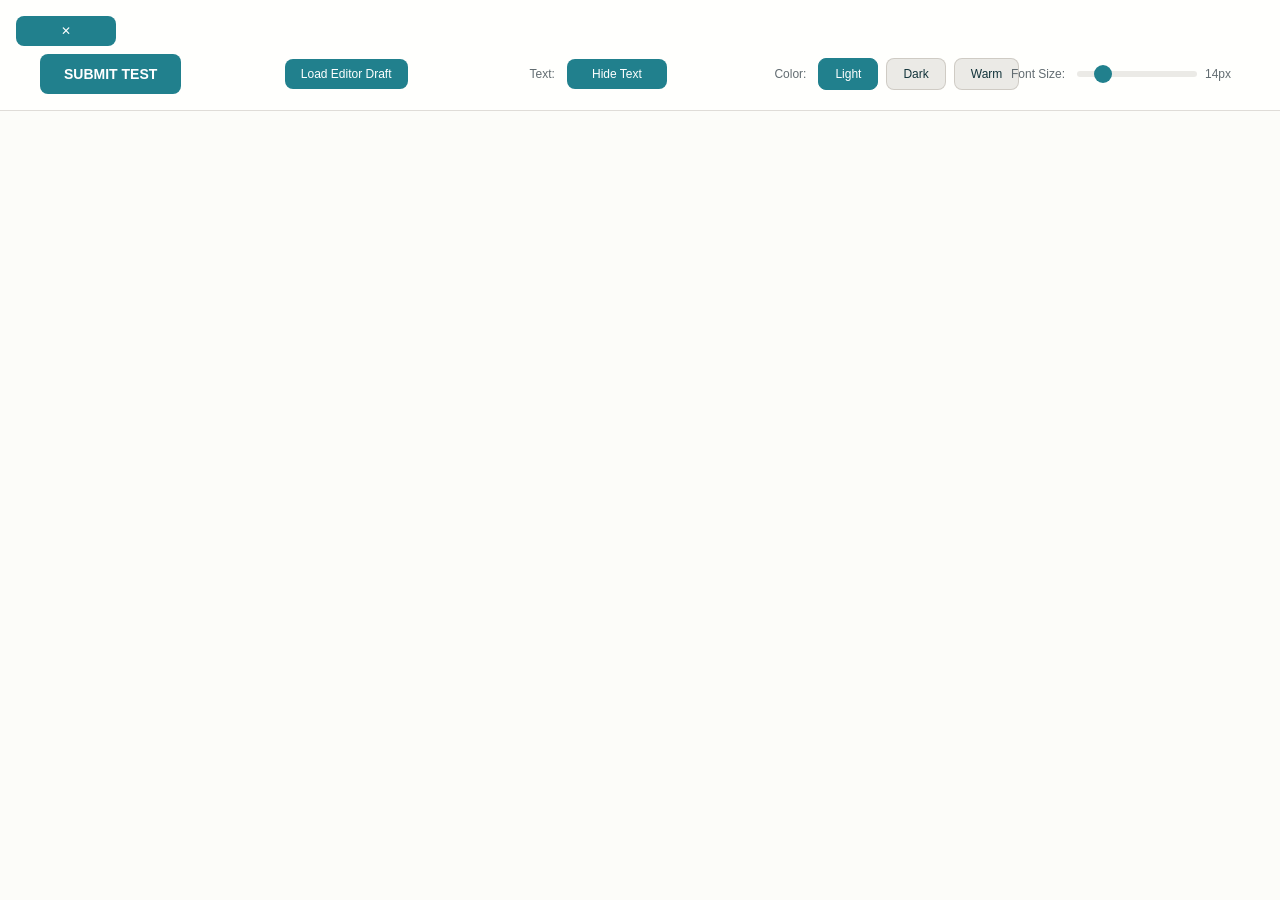
==== exercise1.html @ d0a0c2fb "Initial commit" ====
<!DOCTYPE html>
<html lang="en">
<head>
  <meta charset="UTF-8">
  <meta name="viewport" content="width=device-width, initial-scale=1.0">
  <title>Cambridge English A2 KET Mock Test 1</title>
  <style>
    :root {
  /* Primitive Color Tokens */
  --color-white: rgba(255, 255, 255, 1);
  --color-black: rgba(0, 0, 0, 1);
  --color-cream-50: rgba(252, 252, 249, 1);
  --color-cream-100: rgba(255, 255, 253, 1);
  --color-gray-200: rgba(245, 245, 245, 1);
  --color-gray-300: rgba(167, 169, 169, 1);
  --color-gray-400: rgba(119, 124, 124, 1);
  --color-slate-500: rgba(98, 108, 113, 1);
  --color-brown-600: rgba(94, 82, 64, 1);
  --color-charcoal-700: rgba(31, 33, 33, 1);
  --color-charcoal-800: rgba(38, 40, 40, 1);
  --color-slate-900: rgba(19, 52, 59, 1);
  --color-teal-300: rgba(50, 184, 198, 1);
  --color-teal-400: rgba(45, 166, 178, 1);
  --color-teal-500: rgba(33, 128, 141, 1);
  --color-teal-600: rgba(29, 116, 128, 1);
  --color-teal-700: rgba(26, 104, 115, 1);
  --color-teal-800: rgba(41, 150, 161, 1);
  --color-red-400: rgba(255, 84, 89, 1);
  --color-red-500: rgba(192, 21, 47, 1);
  --color-orange-400: rgba(230, 129, 97, 1);
  --color-orange-500: rgba(168, 75, 47, 1);

  --color-brown-600-rgb: 94, 82, 64;
  --color-teal-500-rgb: 33, 128, 141;
  --color-slate-900-rgb: 19, 52, 59;
  --color-slate-500-rgb: 98, 108, 113;

  --color-bg-1: rgba(59, 130, 246, 0.08);
  --color-bg-2: rgba(245, 158, 11, 0.08);
  --color-bg-3: rgba(34, 197, 94, 0.08);
  --color-bg-4: rgba(239, 68, 68, 0.08);

  --color-background: var(--color-cream-50);
  --color-surface: var(--color-cream-100);
  --color-text: var(--color-slate-900);
  --color-text-secondary: var(--color-slate-500);
  --color-primary: var(--color-teal-500);
  --color-primary-hover: var(--color-teal-600);
  --color-primary-active: var(--color-teal-700);
  --color-secondary: rgba(var(--color-brown-600-rgb), 0.12);
  --color-secondary-hover: rgba(var(--color-brown-600-rgb), 0.2);
  --color-border: rgba(var(--color-brown-600-rgb), 0.2);
  --color-card-border: rgba(var(--color-brown-600-rgb), 0.12);

  --font-family-base: "FKGroteskNeue", "Geist", "Inter", -apple-system, BlinkMacSystemFont, "Segoe UI", Roboto, sans-serif;
  --font-size-xs: 11px;
  --font-size-sm: 12px;
  --font-size-base: 14px;
  --font-size-md: 14px;
  --font-size-lg: 16px;
  --font-size-xl: 18px;
  --font-size-2xl: 20px;
  --font-size-3xl: 24px;
  --font-weight-normal: 400;
  --font-weight-medium: 500;
  --font-weight-semibold: 550;
  --font-weight-bold: 600;
  --line-height-normal: 1.5;
  --line-height-tight: 1.2;

  --space-4: 4px;
  --space-8: 8px;
  --space-12: 12px;
  --space-16: 16px;
  --space-20: 20px;
  --space-24: 24px;
  --space-32: 32px;

  --radius-sm: 6px;
  --radius-base: 8px;
  --radius-md: 10px;
  --radius-lg: 12px;

  --shadow-sm: 0 1px 3px rgba(0, 0, 0, 0.04), 0 1px 2px rgba(0, 0, 0, 0.02);
  --shadow-md: 0 4px 6px -1px rgba(0, 0, 0, 0.04), 0 2px 4px -1px rgba(0, 0, 0, 0.02);

  --duration-fast: 150ms;
  --duration-normal: 250ms;
  --ease-standard: cubic-bezier(0.16, 1, 0.3, 1);
}

@font-face {
  font-family: 'FKGroteskNeue';
  src: url('https://r2cdn.perplexity.ai/fonts/FKGroteskNeue.woff2') format('woff2');
}

* {
  box-sizing: border-box;
  margin: 0;
  padding: 0;
}

body {
  font-family: var(--font-family-base);
  font-size: var(--font-size-base);
  line-height: var(--line-height-normal);
  color: var(--color-text);
  background-color: var(--color-background);
  -webkit-font-smoothing: antialiased;
  transition: background-color var(--duration-normal) var(--ease-standard), color var(--duration-normal) var(--ease-standard);
}

.app-container {
  display: flex;
  flex-direction: column;
  min-height: 100vh;
}

/* Settings Panel */
.settings-panel {
  background-color: var(--color-surface);
  border-bottom: 1px solid var(--color-border);
  padding: var(--space-16);
  position: sticky;
  top: 0;
  z-index: 100;
  transition: background-color var(--duration-normal) var(--ease-standard);
}
  .settings-panel.collapsed {
    padding: 6px 8px;
    height: auto;
  }
  .settings-panel .settings-bar {
    display: flex;
    justify-content: flex-start;
    gap: 8px;
    align-items: center;
    margin-bottom: 8px;
  }
  .settings-panel.collapsed .settings-grid {
    display: none;
  }

.settings-grid {
  display: flex;
  flex-wrap: wrap;
  gap: var(--space-24);
  align-items: center;
  max-width: 1200px;
  margin: 0 auto;
}

.setting-group {
  display: flex;
  align-items: center;
  gap: var(--space-12);
  flex: 1;
  min-width: 200px;
}

  .setting-group.sg-font {
    margin-left: auto;
    justify-content: flex-end;
  }

  .toggle-btn.collapse {
    padding: 6px 8px;
    font-size: 14px;
  }

.setting-label {
  font-weight: var(--font-weight-medium);
  font-size: var(--font-size-sm);
  color: var(--color-text-secondary);
  white-space: nowrap;
}

.toggle-btn {
  padding: var(--space-8) var(--space-16);
  background-color: var(--color-primary);
  color: var(--color-white);
  border: none;
  border-radius: var(--radius-base);
  font-size: var(--font-size-sm);
  font-weight: var(--font-weight-medium);
  cursor: pointer;
  transition: background-color var(--duration-fast) var(--ease-standard);
  min-width: 100px;
}

.toggle-btn:hover {
  background-color: var(--color-primary-hover);
}

.toggle-btn.inactive {
  background-color: var(--color-secondary);
  color: var(--color-text);
}

.font-size-control {
  display: flex;
  align-items: center;
  gap: var(--space-8);
}

.font-slider {
  width: 120px;
  height: 6px;
  -webkit-appearance: none;
  appearance: none;
  background: var(--color-secondary);
  border-radius: var(--radius-sm);
  outline: none;
}

.font-slider::-webkit-slider-thumb {
  -webkit-appearance: none;
  appearance: none;
  width: 18px;
  height: 18px;
  background: var(--color-primary);
  border-radius: 50%;
  cursor: pointer;
}

.font-slider::-moz-range-thumb {
  width: 18px;
  height: 18px;
  background: var(--color-primary);
  border-radius: 50%;
  cursor: pointer;
  border: none;
}

.font-value {
  font-size: var(--font-size-sm);
  color: var(--color-text-secondary);
  min-width: 35px;
}

.color-scheme-buttons {
  display: flex;
  gap: var(--space-8);
}

.color-btn {
  padding: var(--space-8) var(--space-16);
  background-color: var(--color-secondary);
  color: var(--color-text);
  border: 1px solid var(--color-border);
  border-radius: var(--radius-base);
  font-size: var(--font-size-sm);
  font-weight: var(--font-weight-medium);
  cursor: pointer;
  transition: all var(--duration-fast) var(--ease-standard);
  white-space: nowrap;
}

.color-btn:hover {
  background-color: var(--color-secondary-hover);
}

.color-btn.active {
  background-color: var(--color-primary);
  color: var(--color-white);
  border-color: var(--color-primary);
}

/* Main Layout */
.main-layout {
  display: flex;
  flex: 1;
  max-width: 1400px;
  margin: 0 auto;
  width: 100%;
}

.sidebar {
  width: 250px;
  background-color: var(--color-surface);
  border-right: 1px solid var(--color-border);
  padding: var(--space-24);
  overflow-y: auto;
  transition: transform var(--duration-normal) var(--ease-standard), background-color var(--duration-normal) var(--ease-standard);
}

.sidebar.mobile-hidden {
  transform: translateX(-100%);
  position: fixed;
  height: calc(100vh - 80px);
  z-index: 50;
}

.sidebar.mobile-visible {
  transform: translateX(0);
  position: fixed;
  height: calc(100vh - 80px);
  z-index: 50;
}

.mobile-menu-btn {
  display: none;
  position: fixed;
  bottom: var(--space-24);
  right: var(--space-24);
  width: 56px;
  height: 56px;
  background-color: var(--color-primary);
  color: var(--color-white);
  border: none;
  border-radius: 50%;
  font-size: var(--font-size-2xl);
  cursor: pointer;
  box-shadow: var(--shadow-md);
  z-index: 60;
}

.part-nav {
  list-style: none;
}

.part-nav-item {
  margin-bottom: var(--space-8);
}

.part-nav-link {
  display: block;
  padding: var(--space-12) var(--space-16);
  background-color: transparent;
  color: var(--color-text);
  border: 1px solid transparent;
  border-radius: var(--radius-base);
  font-size: var(--font-size-base);
  cursor: pointer;
  transition: all var(--duration-fast) var(--ease-standard);
  text-align: left;
  width: 100%;
}

.part-nav-link:hover {
  background-color: var(--color-secondary);
}

.part-nav-link.active {
  background-color: var(--color-primary);
  color: var(--color-white);
}

.content-area {
  flex: 1;
  padding: var(--space-32);
  overflow-y: auto;
}

/* Landing Screen */
.landing-screen {
  max-width: 600px;
  margin: 0 auto;
  text-align: center;
}

.landing-screen h1 {
  font-size: var(--font-size-3xl);
  margin-bottom: var(--space-16);
  color: var(--color-text);
}

.landing-screen p {
  font-size: var(--font-size-lg);
  color: var(--color-text-secondary);
  margin-bottom: var(--space-32);
}

.image-upload-section {
  background-color: var(--color-surface);
  border: 2px dashed var(--color-border);
  border-radius: var(--radius-lg);
  padding: var(--space-32);
  margin-bottom: var(--space-32);
}

.image-upload-section h2 {
  font-size: var(--font-size-xl);
  margin-bottom: var(--space-16);
  color: var(--color-text);
}

.image-preview-container {
  display: flex;
  gap: var(--space-16);
  justify-content: center;
  flex-wrap: wrap;
  margin-top: var(--space-24);
}

.image-preview-box {
  position: relative;
  width: 150px;
  text-align: center;
}

.image-preview-box img {
  width: 150px;
  height: 150px;
  object-fit: cover;
  border-radius: var(--radius-base);
  border: 2px solid var(--color-border);
}

.reorder-buttons {
  display: flex;
  justify-content: center;
  gap: var(--space-8);
  margin-top: var(--space-8);
}

.reorder-btn {
  padding: var(--space-4) var(--space-12);
  background-color: var(--color-secondary);
  color: var(--color-text);
  border: 1px solid var(--color-border);
  border-radius: var(--radius-sm);
  font-size: var(--font-size-sm);
  cursor: pointer;
  transition: background-color var(--duration-fast) var(--ease-standard);
}

.reorder-btn:hover {
  background-color: var(--color-secondary-hover);
}

.reorder-btn:disabled {
  opacity: 0.5;
  cursor: not-allowed;
}

.timer-display {
  font-size: var(--font-size-2xl);
  font-weight: var(--font-weight-bold);
  color: var(--color-primary);
  padding: var(--space-8) var(--space-16);
  background-color: var(--color-bg-1);
  border-radius: var(--radius-base);
  border: 2px solid var(--color-border);
}

.timer-display.warning {
  color: var(--color-red-500);
  animation: pulse 1s infinite;
}

@keyframes pulse {
  0%, 100% { opacity: 1; }
  50% { opacity: 0.7; }
}

.submit-btn {
  padding: var(--space-12) var(--space-24);
  background-color: var(--color-primary);
  color: var(--color-white);
  border: none;
  border-radius: var(--radius-base);
  font-size: var(--font-size-base);
  font-weight: var(--font-weight-semibold);
  cursor: pointer;
  transition: background-color var(--duration-fast) var(--ease-standard);
}

.submit-btn:hover {
  background-color: var(--color-primary-hover);
}

.submit-btn.highlight {
  animation: pulse 1s infinite;
  background-color: var(--color-red-500);
}

.upload-instruction {
  color: var(--color-text-secondary);
  margin-bottom: var(--space-16);
}

.image-upload-input {
  display: block;
  margin: 0 auto var(--space-16);
  padding: var(--space-8);
  font-size: var(--font-size-sm);
}

.uploaded-images {
  display: flex;
  gap: var(--space-16);
  justify-content: center;
  flex-wrap: wrap;
  margin-top: var(--space-16);
}

.uploaded-image {
  width: 120px;
  height: 120px;
  object-fit: cover;
  border-radius: var(--radius-base);
  border: 2px solid var(--color-border);
}

.start-test-btn {
  padding: var(--space-16) var(--space-32);
  background-color: var(--color-primary);
  color: var(--color-white);
  border: none;
  border-radius: var(--radius-base);
  font-size: var(--font-size-lg);
  font-weight: var(--font-weight-semibold);
  cursor: pointer;
  transition: background-color var(--duration-fast) var(--ease-standard);
}

.start-test-btn:hover {
  background-color: var(--color-primary-hover);
}

.start-test-btn:disabled {
  opacity: 0.5;
  cursor: not-allowed;
}

/* Part Content */
.part-content {
  max-width: 1200px;
}

/* Parts 1-3: Side-by-side layout for text and questions */
.part-content-wrapper {
  display: grid;
  grid-template-columns: 1fr 1fr;
  gap: var(--space-24);
  margin-bottom: var(--space-24);
}

/* When text is hidden, make the questions take full width */
.part-content-wrapper.text-hidden {
  grid-template-columns: 1fr;
}

/* Part 4 passage: keep visible while scrolling questions */
.part4-text {
  position: sticky;
  top: 80px; /* default, overridden by JS to match settings panel height */
  align-self: start;
  max-height: calc(100vh - 120px);
  overflow-y: auto;
  padding-right: var(--space-8);
}
/* On small screens we keep sticky but JS will compute the correct `top` so it doesn't sit under the top bar. */

.text-area {
  padding: var(--space-16);
  border-right: 1px solid var(--color-border);
  max-height: 70vh;
  overflow-y: auto;
}

.text-area.hidden {
  display: none;
}

.questions-area {
  overflow-y: auto;
  max-height: 70vh;
}

@media (max-width: 768px) {
  .part-content-wrapper {
    grid-template-columns: 1fr;
  }
  
  .text-area {
    border-right: none;
    border-bottom: 1px solid var(--color-border);
    max-height: 50vh;
  }
}

.part-title {
  font-size: var(--font-size-2xl);
  margin-bottom: var(--space-24);
  color: var(--color-text);
}

.passage {
  background-color: var(--color-surface);
  padding: var(--space-24);
  border-radius: var(--radius-lg);
  border: 1px solid var(--color-card-border);
  margin-bottom: var(--space-24);
  line-height: 1.8;
  transition: background-color var(--duration-normal) var(--ease-standard);
}

.passage p {
  margin: 0 0 0.5em 0;
}

.passage p:last-child {
  margin-bottom: 0;
}

.passage.hidden {
  display: none;
}

/* Part 2: tabbed passage panels */
.passage-tabs {
  display: flex;
  flex-direction: column;
  gap: var(--space-12);
}
.tab-buttons {
  display: flex;
  gap: var(--space-8);
}
.tab-button {
  padding: 8px 12px;
  background: transparent;
  border: 1px solid var(--color-border);
  border-radius: var(--radius-sm);
  cursor: pointer;
  font-weight: var(--font-weight-medium);
}
.tab-button.active {
  background: var(--color-primary);
  color: var(--color-white);
  border-color: var(--color-primary);
}
.passage-panel {
  background: var(--color-surface);
  padding: var(--space-16);
  border-radius: var(--radius-md);
  border: 1px solid var(--color-card-border);
  overflow: auto;
  max-height: 46vh;
}
@media (max-width: 768px) {
  .passage-panel { max-height: 28vh; }
}

.passage-title {
  font-size: var(--font-size-xl);
  font-weight: var(--font-weight-semibold);
  margin-bottom: var(--space-16);
  color: var(--color-text);
}

.question-block {
  background-color: var(--color-surface);
  padding: var(--space-20);
  border-radius: var(--radius-lg);
  border: 1px solid var(--color-card-border);
  margin-bottom: var(--space-20);
  transition: background-color var(--duration-normal) var(--ease-standard);
}

.question-text {
  font-weight: var(--font-weight-medium);
  margin-bottom: var(--space-16);
  color: var(--color-text);
  line-height: 1.6;
}

.options {
  display: flex;
  flex-direction: column;
  gap: var(--space-12);
}

.option-label {
  display: flex;
  align-items: flex-start;
  padding: var(--space-12) var(--space-16);
  background-color: var(--color-background);
  border: 2px solid var(--color-border);
  border-radius: var(--radius-base);
  cursor: pointer;
  transition: all var(--duration-fast) var(--ease-standard);
  min-height: 44px;
}

.option-label:hover {
  border-color: var(--color-primary);
  background-color: var(--color-bg-1);
}

.option-label.selected {
  border-color: var(--color-primary);
  background-color: var(--color-bg-1);
}

.option-radio {
  margin-right: var(--space-12);
  margin-top: 2px;
  width: 18px;
  height: 18px;
  flex-shrink: 0;
  cursor: pointer;
}

.option-text {
  flex: 1;
  line-height: 1.5;
}

.options.choice-grid {
  display: grid;
  grid-template-columns: repeat(auto-fit, minmax(180px, 1fr));
  gap: var(--space-12);
}

.option-label.choice-card {
  flex-direction: column;
  align-items: stretch;
  gap: var(--space-8);
  min-height: 100%;
}

.option-label.choice-card .option-radio {
  position: absolute;
  opacity: 0;
  pointer-events: none;
}

.option-chip {
  display: inline-flex;
  align-items: center;
  justify-content: center;
  width: 30px;
  height: 30px;
  border-radius: 999px;
  background: var(--color-secondary);
  color: var(--color-text);
  font-weight: var(--font-weight-semibold);
  flex-shrink: 0;
}

.option-label.choice-card .option-chip {
  margin-bottom: 2px;
}

.option-media {
  width: 100%;
  aspect-ratio: 4 / 3;
  border-radius: var(--radius-base);
  overflow: hidden;
  background: var(--color-secondary);
  border: 1px solid var(--color-border);
}

.option-media img {
  display: block;
  width: 100%;
  height: 100%;
  object-fit: cover;
}

.option-label.choice-card.selected .option-chip,
.option-label.choice-card:hover .option-chip {
  background: var(--color-primary);
  color: var(--color-white);
}

.option-label.choice-card.selected .option-media,
.option-label.choice-card:hover .option-media {
  border-color: var(--color-primary);
}

/* Part 4 Layout */
.part4-grid {
  display: grid;
  grid-template-columns: 1fr;
  gap: var(--space-24);
}

/* Part 5 - Fill Gaps */
.gap-text {
  background-color: var(--color-surface);
  padding: var(--space-24);
  border-radius: var(--radius-lg);
  border: 1px solid var(--color-card-border);
  line-height: 2;
  font-size: var(--font-size-base);
}

.gap-text .gap-line {
  display: flex;
  flex-wrap: wrap;
  align-items: center;
  gap: 8px;
  margin-bottom: 22px;
}

.gap-input-wrapper {
  display: inline-block;
  position: relative;
  margin: 0 var(--space-4);
}

.gap-input-wrapper--compact {
  margin-left: 0;
}

.gap-inline-prefix,
.gap-inline-suffix {
  white-space: nowrap;
}

.gap-number {
  display: inline-block;
  font-weight: var(--font-weight-bold);
  color: var(--color-primary);
  cursor: pointer;
  padding: var(--space-4) var(--space-8);
  background-color: var(--color-bg-1);
  border-radius: var(--radius-sm);
  min-width: 80px;
  text-align: center;
  border: 2px solid transparent;
  transition: border-color var(--duration-fast) var(--ease-standard);
}

.gap-number:hover {
  border-color: var(--color-primary);
}

.gap-input {
  display: inline-block;
  padding: var(--space-4) var(--space-8);
  border: 2px solid var(--color-primary);
  border-radius: var(--radius-sm);
  font-size: var(--font-size-base);
  font-family: var(--font-family-base);
  min-width: 100px;
  background-color: var(--color-surface);
  color: var(--color-text);
}

body.dark-mode .gap-input,
body.dark-mode .writing-textarea {
  background-color: rgba(60, 60, 60, 1);
  color: var(--color-gray-200);
  border-color: rgba(119, 124, 124, 0.5);
}

body.warm-mode .gap-input,
body.warm-mode .writing-textarea {
  background-color: rgba(60, 60, 60, 1);
  color: #FFFF00;
  border-color: rgba(255, 255, 0, 0.3);
}

.gap-input.error {
  border-color: var(--color-red-500);
}

.error-message {
  display: block;
  color: var(--color-red-500);
  font-size: var(--font-size-xs);
  margin-top: var(--space-4);
  font-weight: var(--font-weight-medium);
}

/* Writing Parts */
.writing-section {
  background-color: var(--color-surface);
  padding: var(--space-24);
  border-radius: var(--radius-lg);
  border: 1px solid var(--color-card-border);
}

.writing-prompt {
  margin-bottom: var(--space-24);
  line-height: 1.8;
  color: var(--color-text);
}

.writing-textarea {
  width: 100%;
  min-height: 200px;
  padding: var(--space-16);
  border: 2px solid var(--color-border);
  border-radius: var(--radius-base);
  font-family: var(--font-family-base);
  font-size: var(--font-size-base);
  line-height: 1.6;
  resize: vertical;
  background-color: var(--color-background);
  color: var(--color-text);
  transition: border-color var(--duration-fast) var(--ease-standard);
}

.writing-textarea:focus {
  outline: none;
  border-color: var(--color-primary);
}

.word-count {
  margin-top: var(--space-12);
  font-size: var(--font-size-sm);
  color: var(--color-text-secondary);
  font-weight: var(--font-weight-medium);
}

/* Part 7 Images */
.image-carousel {
  display: flex;
  gap: var(--space-16);
  margin-bottom: var(--space-24);
  overflow-x: auto;
  padding: var(--space-8);
}

.story-image {
  width: 200px;
  height: 200px;
  object-fit: contain; /* show full image without cropping */
  object-position: center;
  border-radius: 0; /* square images */
  border: 2px solid var(--color-border);
  background-color: var(--color-background);
  flex-shrink: 0;
}

/* Color Scheme Variations */
body.dark-mode {
  --color-background: var(--color-charcoal-700);
  --color-surface: var(--color-charcoal-800);
  --color-text: var(--color-gray-200);
  --color-text-secondary: rgba(167, 169, 169, 0.7);
  --color-border: rgba(119, 124, 124, 0.3);
  --color-card-border: rgba(119, 124, 124, 0.2);
}

body.warm-mode {
  --color-background: var(--color-charcoal-700);
  --color-surface: var(--color-charcoal-800);
  --color-text: #FFFF00;
  --color-text-secondary: rgba(255, 255, 0, 0.7);
  --color-border: rgba(255, 255, 0, 0.3);
  --color-card-border: rgba(255, 255, 0, 0.2);
}

/* Responsive Design */
@media (max-width: 768px) {
  .settings-grid {
    flex-direction: column;
    align-items: stretch;
  }

  .setting-group {
    width: 100%;
  }

  .color-scheme-buttons {
    flex-wrap: wrap;
  }

  .sidebar {
    position: fixed;
    left: 0;
    top: 80px;
    height: calc(100vh - 80px);
    transform: translateX(-100%);
    z-index: 50;
  }

  .sidebar.mobile-visible {
    transform: translateX(0);
  }

  .mobile-menu-btn {
    display: block;
  }

  .content-area {
    padding: var(--space-16);
  }

  .part4-grid {
    grid-template-columns: 1fr;
  }

  .image-carousel {
    flex-direction: column;
  }

  .story-image {
    width: 100%;
    max-width: 300px;
  }
}

@media (max-width: 480px) {
  .settings-panel {
    padding: 4px 6px; /* further reduce vertical padding for smaller top bar */
    --small-settings-padding: 6px;
  }

  .part-title {
    font-size: var(--font-size-xl);
  }

  .color-btn {
    padding: var(--space-8) var(--space-12);
    font-size: var(--font-size-xs);
  }

  /* Compact settings layout for very small screens */
  .settings-grid {
    gap: 8px;
    align-items: center;
  }

  .setting-group {
    min-width: 0;
    gap: 6px;
  }

  .setting-label { display: none; }

  .toggle-btn, .submit-btn, .color-btn, .start-test-btn {
    padding: 6px 10px;
    font-size: 13px;
    min-width: 64px;
  }

  .timer-display {
    padding: 4px 8px;
    font-size: 14px;
  }

  /* Keep settings panel to at most two rows by using a 3-column grid (3+2 items => 2 rows) */
  .settings-grid {
    display: grid;
    grid-template-columns: repeat(3, minmax(0, 1fr));
    grid-template-rows: auto auto;
    grid-template-areas:
      "time submit text"
      "font color color";
    gap: 6px;
    overflow-x: hidden;
  }

  /* Show font and color controls in the second row */
  .font-size-control {
    display: flex;
    align-items: center;
    gap: 6px;
  }

  .color-scheme-buttons {
    display: flex;
    gap: 6px;
  }

  .setting-label { display: none; }

  .setting-group {
    min-width: 0;
    gap: 6px;
    padding: 2px 4px;
  }

  .toggle-btn, .submit-btn, .color-btn, .start-test-btn {
    padding: 4px 8px;
    font-size: 12px;
    min-width: 56px;
  }

  .timer-display {
    padding: 2px 6px;
    font-size: 13px;
  }

  /* assign grid areas explicitly */
  .settings-grid .sg-time { grid-area: time; }
  .settings-grid .sg-submit { grid-area: submit; }
  .settings-grid .sg-text { grid-area: text; }
  .settings-grid .sg-font { grid-area: font; }
  .settings-grid .sg-color { grid-area: color; }
}

/* Show mobile font control on very small screens */
@media (max-width: 480px) {
  .mobile-font-control { display: block; }
}

/* Hide the top-bar font control on very small screens (we inject a local one into writing parts) */
@media (max-width: 480px) {
  .setting-group.sg-font { display: flex; justify-content: flex-end; margin-left: auto; }
}

/* When the settings grid switches to grid layout on very small screens, make sure the font group sits at the end */
@media (max-width: 480px) {
  .settings-grid .sg-font { justify-self: end; margin-left: 0; }
}

/* Autosave status badge */
.autosave-status {
  font-size: 12px;
  padding: 6px 8px;
  border-radius: 6px;
  display: inline-block;
  opacity: 0.95;
}
.autosave-status.ok {
  background: rgba(34,197,94,0.12);
  color: var(--color-primary);
  border: 1px solid rgba(33,128,141,0.12);
}
.autosave-status.error {
  background: rgba(255,84,89,0.08);
  color: var(--color-red-500);
  border: 1px solid rgba(192,21,47,0.12);
}
.mobile-font-control { margin-top: 8px; display: none; }
.mobile-font-control input[type=range] { width: 140px; }
  </style>
</head>
<body>
  <div class="app-container">
    <!-- Settings Panel -->
    <div class="settings-panel" id="settingsPanel" style="display: block;">
      <div class="settings-bar" id="settingsBar">
        <button id="settingsToggleBtn" class="toggle-btn" onclick="toggleSettingsPanel()">☰</button>
      </div>
      <div class="settings-grid">
        <div class="setting-group sg-submit">
          <button class="submit-btn" id="submitBtn" onclick="submitTest()">SUBMIT TEST</button>
          <div id="autosaveStatus" style="margin-left:8px; display:inline-block;"></div>
        </div>
        <div class="setting-group sg-submit">
          <button class="toggle-btn" id="loadDraftBtn" onclick="loadEditorDraft()">Load Editor Draft</button>
        </div>
        <div class="setting-group sg-text">
          <span class="setting-label">Text:</span>
          <button class="toggle-btn" id="textToggleBtn" onclick="toggleText()">Hide Text</button>
        </div>
        <div class="setting-group sg-color">
          <span class="setting-label">Color:</span>
          <div class="color-scheme-buttons">
            <button class="color-btn active" data-scheme="light" onclick="changeColorScheme('light')">Light</button>
            <button class="color-btn" data-scheme="dark" onclick="changeColorScheme('dark')">Dark</button>
            <button class="color-btn" data-scheme="warm" onclick="changeColorScheme('warm')">Warm</button>
          </div>
        </div>
        <div class="setting-group sg-font">
          <span class="setting-label">Font Size:</span>
          <div class="font-size-control">
            <input type="range" class="font-slider" id="fontSlider" min="12" max="24" value="14" oninput="changeFontSize(this.value)">
            <span class="font-value" id="fontValue">14px</span>
          </div>
        </div>
      </div>
    </div>

    <div class="main-layout">
      <!-- Sidebar Navigation -->
      <aside class="sidebar mobile-hidden" id="sidebar">
        <ul class="part-nav">
          <li class="part-nav-item">
            <button class="part-nav-link" onclick="showPart(1)">Part 1 (Q1-7)</button>
          </li>
          <li class="part-nav-item">
            <button class="part-nav-link" onclick="showPart(2)">Part 2 (Q8-13)</button>
          </li>
          <li class="part-nav-item">
            <button class="part-nav-link" onclick="showPart(3)">Part 3 (Q14-19)</button>
          </li>
          <li class="part-nav-item">
            <button class="part-nav-link" onclick="showPart(4)">Part 4 (Q20-25)</button>
          </li>
        </ul>
      </aside>

      <!-- Mobile Menu Button -->
      <button class="mobile-menu-btn" id="mobileMenuBtn" onclick="toggleMobileMenu()">☰</button>

      <!-- Content Area -->
      <main class="content-area" id="contentArea">
        <!-- Test Parts -->
          <div id="testContent" style="display: block;"></div>
          <!-- Hidden container for uploaded image previews (kept for legacy handlers) -->
          <div id="uploadedImages" style="display:none"></div>
      </main>
    </div>
  </div>

    <!-- (mobile floating slider removed; slider is in top bar) -->

  <script>
    // Application State
    const state = {
      currentPart: 1,
      textVisible: true,
      fontSize: 14,
      colorScheme: 'light',
      uploadedImages: [],
      settingsCollapsed: false,
      answers: {
        part1: {},
        part2: {},
        part3: {},
        part4: {},
        part5: {}
      }
    };

    // If an editor saved a test JSON to localStorage under 'runTestDraft', convert and use it
    (function(){
      try {
        const raw = localStorage.getItem('runTestDraft');
        if (!raw) return;
        const draft = JSON.parse(raw);
        if (!draft || !Array.isArray(draft.questions)) return;
        window.__pendingRunTestDraft = draft;
        console.info('Queued editor draft from localStorage (runTestDraft)');
      } catch (e) {
        console.warn('Could not load runTestDraft from localStorage', e);
      }
    }());

    // Manual loader to allow users to pull an editor-saved draft on demand
    function loadEditorDraft() {
      try {
        const raw = localStorage.getItem('runTestDraft');
        if (!raw) { alert('No editor draft found in localStorage (runTestDraft).'); return; }
        const draft = JSON.parse(raw);
        if (!draft || !Array.isArray(draft.questions)) { alert('Invalid draft format.'); return; }

        if (!applyEditorDraftToTestData(draft)) {
          alert('Could not apply editor draft.');
          return;
        }

        state.currentPart = 1;
        showPart(1);
        const status = document.getElementById('autosaveStatus');
        if (status) status.textContent = 'Editor draft loaded.';
        console.info('Loaded editor draft into runner via manual loader (runTestDraft)');
      } catch (e) {
        console.warn('Could not load runTestDraft from localStorage', e);
        alert('Failed to load draft (see console).');
      }
    }

    // Persistence helpers (save minimal state to localStorage)
    const STORAGE_KEY = 'ket_mock_test_v1';

    function saveState() {
      try {
        const toSave = {
          currentPart: state.currentPart,
          textVisible: state.textVisible,
          fontSize: state.fontSize,
          colorScheme: state.colorScheme,
          uploadedImages: state.uploadedImages, // contains dataUrl and order
          // store remaining answers
          answers: state.answers,
          candidateName: state.candidateName || null,
          settingsCollapsed: state.settingsCollapsed || false
        };
        // persist part2 active tab if present
        if (typeof state.part2ActiveTab === 'number') toSave.part2ActiveTab = state.part2ActiveTab;
        localStorage.setItem(STORAGE_KEY, JSON.stringify(toSave));
        showAutosaveStatus('Saved', 'ok');
      } catch (e) {
        console.warn('Could not save state to localStorage', e);
        showAutosaveStatus('Save failed', 'error');
      }
    }

    function loadState() {
      try {
        const raw = localStorage.getItem(STORAGE_KEY);
        if (!raw) return false;
        const loaded = JSON.parse(raw);
        // restore fields if present
        if (loaded.currentPart) state.currentPart = Math.min(4, Math.max(1, Number(loaded.currentPart) || 1));
        if (typeof loaded.textVisible === 'boolean') state.textVisible = loaded.textVisible;
        if (loaded.fontSize) state.fontSize = loaded.fontSize;
        if (loaded.colorScheme) state.colorScheme = loaded.colorScheme;
        if (Array.isArray(loaded.uploadedImages) && loaded.uploadedImages.length > 0) state.uploadedImages = loaded.uploadedImages;
        if (loaded.answers) state.answers = loaded.answers;
        if (loaded.candidateName) state.candidateName = loaded.candidateName;
        if (typeof loaded.settingsCollapsed === 'boolean') state.settingsCollapsed = loaded.settingsCollapsed;
        if (typeof loaded.part2ActiveTab === 'number') state.part2ActiveTab = loaded.part2ActiveTab;

        return true;
      } catch (e) {
        console.warn('Could not load saved state', e);
        return false;
      }
    }

    function clearSavedState() {
      localStorage.removeItem(STORAGE_KEY);
      alert('Saved answers cleared locally. The page will reload.');
      location.reload();
    }

    // Autosave status UI helper
    let _autosaveTimer = null;
    function showAutosaveStatus(message, type) {
      try {
        const el = document.getElementById('autosaveStatus');
        if (!el) return;
        el.textContent = message;
        el.className = 'autosave-status ' + (type === 'error' ? 'error' : 'ok');
        el.style.display = 'inline-block';
        if (_autosaveTimer) clearTimeout(_autosaveTimer);
        // Keep 'Restored' visible longer
        const timeout = message.toLowerCase().includes('restor') ? 6000 : 2500;
        _autosaveTimer = setTimeout(() => {
          el.style.display = 'none';
        }, timeout);
      } catch (e) {
        /* ignore */
      }
    }

    function normalizeListeningOption(option, index) {
      const label = String.fromCharCode(65 + index);
      if (option == null) {
        return { label, text: '', image: '', alt: '' };
      }
      if (typeof option === 'string') {
        return { label, text: option, image: '', alt: '' };
      }
      if (typeof option === 'object') {
        return {
          label: option.label || label,
          text: option.text ?? option.value ?? option.caption ?? '',
          image: option.image ?? option.src ?? option.url ?? '',
          alt: option.alt ?? option.imageAlt ?? option.label ?? ''
        };
      }
      return { label, text: String(option), image: '', alt: '' };
    }

    function normalizeListeningOptions(options) {
      if (!options) return [];
      if (Array.isArray(options)) return options.map((opt, index) => normalizeListeningOption(opt, index));
      if (typeof options === 'object') {
        return Object.keys(options).sort().map((key, index) => {
          const normalized = normalizeListeningOption(options[key], index);
          normalized.label = key;
          return normalized;
        });
      }
      return [];
    }

    function makeChoiceOptions(qNum) {
      const fileMap = {
        1: { A: '1A.jpg', B: '1B.jpeg', C: '1C.jpg' },
        2: { A: '2A.jpeg', B: '2B.jpg', C: '2C.jpg' },
        3: { A: '3A.jpeg', B: '3B.jpg', C: '3C.jpg' },
        4: { A: '4A.png', B: '4B.jpg', C: '4C.jpg' },
        5: { A: '5A.jpg', B: '5B.jpeg', C: '5C.jpeg' },
        6: { A: '6A.png', B: '6B.jpg', C: '6C.jpg' },
        7: { A: '7A.jpg', B: '7B.jpg', C: '7C.jpg' }
      };
      const files = fileMap[qNum] || fileMap[1];
      return {
        A: { label: 'A', text: '', image: `src/assets/listening/part1/${files.A}`, alt: 'Choice A' },
        B: { label: 'B', text: '', image: `src/assets/listening/part1/${files.B}`, alt: 'Choice B' },
        C: { label: 'C', text: '', image: `src/assets/listening/part1/${files.C}`, alt: 'Choice C' }
      };
    }

    function createDefaultListeningTestData() {
      const shell = createListeningShell();
      const part1Questions = {
        1: {
          question: 'Where did the boy find his mobile phone?',
          type: 'image-choice',
          options: makeChoiceOptions(1),
          correctAnswer: ''
        },
        2: {
          question: 'Which program does the girl want to watch?',
          type: 'image-choice',
          options: makeChoiceOptions(2),
          correctAnswer: ''
        },
        3: {
          question: 'Which animals did the girl enjoy seeing the most?',
          type: 'image-choice',
          options: makeChoiceOptions(3),
          correctAnswer: ''
        },
        4: {
          question: 'What will the boy look like in his school play?',
          type: 'image-choice',
          options: makeChoiceOptions(4),
          correctAnswer: ''
        },
        5: {
          question: "What’s the weather going to be like tomorrow?",
          type: 'image-choice',
          options: makeChoiceOptions(5),
          correctAnswer: ''
        },
        6: {
          question: 'Where does the girl want to meet her friend?',
          type: 'image-choice',
          options: makeChoiceOptions(6),
          correctAnswer: ''
        },
        7: {
          question: 'How much did the book cost?',
          type: 'image-choice',
          options: makeChoiceOptions(7),
          correctAnswer: ''
        }
      };

      const part2Questions = {
        8: {
          question: 'You will hear two friends talking about a music performance. The friends agree that',
          type: 'multiple-choice',
          options: {
            A: { label: 'A', text: 'the concert hall was too big.' },
            B: { label: 'B', text: 'the performance was too short.' },
            C: { label: 'C', text: 'the musicians needed more practice.' }
          },
          correctAnswer: ''
        },
        9: {
          question: 'You will hear two friends talking about a play they have seen recently. What surprised the girl about the play?',
          type: 'multiple-choice',
          options: {
            A: { label: 'A', text: 'how young the audience was' },
            B: { label: 'B', text: 'how unusual the ending was' },
            C: { label: 'C', text: 'how good the acting was' }
          },
          correctAnswer: ''
        },
        10: {
          question: 'You will hear a boy telling a friend about an art course he went on. What did the boy enjoy most about it?',
          type: 'multiple-choice',
          options: {
            A: { label: 'A', text: 'the strong focus on drawing and painting' },
            B: { label: 'B', text: "the teacher's sense of humour" },
            C: { label: 'C', text: 'the variety of practice activities' }
          },
          correctAnswer: ''
        },
        11: {
          question: 'You will hear two friends talking about getting to school. The girl thinks that walking to school with her friends',
          type: 'multiple-choice',
          options: {
            A: { label: 'A', text: 'is a good way to be sociable.' },
            B: { label: 'B', text: 'takes longer than walking alone.' },
            C: { label: 'C', text: 'causes problems for other pedestrians.' }
          },
          correctAnswer: ''
        },
        12: {
          question: 'You will hear a boy talking to a friend about his new house. How does the boy feel about it?',
          type: 'multiple-choice',
          options: {
            A: { label: 'A', text: 'pleased with its location' },
            B: { label: 'B', text: 'amazed at how big it is' },
            C: { label: 'C', text: "satisfied with how it's decorated" }
          },
          correctAnswer: ''
        },
        13: {
          question: "You will hear a girl talking about a day out with her family. Why did the girl's family choose to go to the river?",
          type: 'multiple-choice',
          options: {
            A: { label: 'A', text: 'There are many things to do.' },
            B: { label: 'B', text: "It's close to where they live." },
            C: { label: 'C', text: "It's a good place for a picnic." }
          },
          correctAnswer: ''
        }
      };

      const part3Questions = {};
      part3Questions[14] = {
        question: "The subject of this year's competition is",
        type: 'gap-fill',
        answer: ''
      };
      part3Questions[15] = {
        question: 'Photos must show some',
        type: 'gap-fill',
        answer: ''
      };
      part3Questions[16] = {
        question: 'A local',
        type: 'gap-fill',
        answer: ''
      };
      part3Questions[17] = {
        question: 'First prize is a photography',
        type: 'gap-fill',
        answer: ''
      };
      part3Questions[18] = {
        question: 'Send your entries in by',
        type: 'gap-fill',
        answer: ''
      };
      part3Questions[19] = {
        question: 'School secretary’s email address is k.',
        suffix: '@school.com',
        type: 'gap-fill',
        answer: ''
      };

      const part4Questions = {
        20: {
          question: 'You will hear an interview with a 15-year-old boy called Callum, who runs a successful book review website for teenagers. How did Callum learn about setting up a website?',
          type: 'multiple-choice',
          options: {
            A: { label: 'A', text: 'through lessons at school' },
            B: { label: 'B', text: 'by using information online' },
            C: { label: 'C', text: 'a family member taught him' }
          },
          correctAnswer: ''
        },
        21: {
          question: 'Why did Callum decide to set up a book review website?',
          type: 'multiple-choice',
          options: {
            A: { label: 'A', text: "to develop teenagers' writing skills" },
            B: { label: 'B', text: 'to encourage teenagers to read more' },
            C: { label: 'C', text: 'to create an online discussion among teenagers' }
          },
          correctAnswer: ''
        },
        22: {
          question: 'How did Callum feel when his site first went online?',
          type: 'multiple-choice',
          options: {
            A: { label: 'A', text: 'pleased with its quality' },
            B: { label: 'B', text: 'certain it would be popular' },
            C: { label: 'C', text: 'positive it would achieve its aims' }
          },
          correctAnswer: ''
        },
        23: {
          question: 'What does Callum say about a typical day?',
          type: 'multiple-choice',
          options: {
            A: { label: 'A', text: "It's usually full of variety." },
            B: { label: 'B', text: "It's always extremely busy." },
            C: { label: 'C', text: "It's impossible to predict what will happen." }
          },
          correctAnswer: ''
        },
        24: {
          question: "When Callum is eighteen he'd like to",
          type: 'multiple-choice',
          options: {
            A: { label: 'A', text: 'work for a big company.' },
            B: { label: 'B', text: 'study for a degree.' },
            C: { label: 'C', text: 'run a business.' }
          },
          correctAnswer: ''
        },
        25: {
          question: "What is Callum's new website for?",
          type: 'multiple-choice',
          options: {
            A: { label: 'A', text: 'using music to help people' },
            B: { label: 'B', text: 'presenting new music' },
            C: { label: 'C', text: 'learning how to play music' }
          },
          correctAnswer: ''
        }
      };

      shell.part1.questions = part1Questions;
      shell.part2.questions = part2Questions;
      shell.part3.questions = part3Questions;
      shell.part4.questions = part4Questions;
      return shell;
    }

    function createListeningShell() {
      return {
        part1: { title: 'Part 1 - Questions 1-7', questions: {} },
        part2: { title: 'Part 2 - Questions 8-13', questions: {} },
        part3: { title: 'Part 3 - Questions 14-19', questions: {} },
        part4: { title: 'Part 4 - Questions 20-25', questions: {} },
        part5: { title: 'Part 5 - Legacy', questions: {} }
      };
    }

    function setPartQuestions(partKey, questions, title) {
      testData[partKey] = {
        title,
        questions
      };
    }

    function applyEditorDraftToTestData(draft) {
      if (!draft || !Array.isArray(draft.questions)) return false;

      const next = createListeningShell();
      const explicit = [];

      draft.questions.forEach((q, idx) => {
        const normalizedDraftOptions = normalizeListeningOptions(q.options);
        const entry = {
          question: q.questionText || q.text || q.question || `Question ${idx + 1}`,
          type: q.type || (q.part === 'part1'
            ? 'image-choice'
            : q.part === 'part3'
              ? 'gap-fill'
              : normalizedDraftOptions.length
                ? 'multiple-choice'
                : 'short-answer')
        };

        if (normalizedDraftOptions.length) {
          entry.options = normalizedDraftOptions.reduce((acc, option) => {
            acc[option.label || String.fromCharCode(65 + Object.keys(acc).length)] = option;
            return acc;
          }, {});
        }

        if (q.correctAnswer != null) entry.correctAnswer = q.correctAnswer;
        if (q.answer != null) entry.answer = q.answer;

        if (q.part && q.questionNumber != null) {
          const partKey = String(q.part);
          const qnum = Number(q.questionNumber);
          if (!next[partKey]) {
            next[partKey] = { title: partKey, questions: {} };
          }
          next[partKey].questions[qnum] = entry;
          explicit.push(true);
        }
      });

      if (!explicit.length) {
        const qobj = {};
        draft.questions.forEach((q, idx) => {
          const normalizedDraftOptions = normalizeListeningOptions(q.options);
          const entry = {
            question: q.questionText || q.text || q.question || `Question ${idx + 1}`,
            type: q.type || (normalizedDraftOptions.length ? 'multiple-choice' : 'short-answer')
          };
          if (normalizedDraftOptions.length) {
            entry.options = normalizedDraftOptions.reduce((acc, option) => {
              acc[option.label || String.fromCharCode(65 + Object.keys(acc).length)] = option;
              return acc;
            }, {});
          }
          if (q.correctAnswer != null) entry.correctAnswer = q.correctAnswer;
          if (q.answer != null) entry.answer = q.answer;
          qobj[idx + 1] = entry;
        });
        next.part1 = {
          title: (draft.metadata && draft.metadata.component) ? `${draft.metadata.component} (Edited)` : 'Edited Test',
          questions: qobj
        };
      }

      Object.keys(next).forEach(partKey => {
        setPartQuestions(partKey, next[partKey].questions, next[partKey].title);
      });
      return true;
    }

    function applyPendingRunTestDraft() {
      if (!window.__pendingRunTestDraft) return false;
      const applied = applyEditorDraftToTestData(window.__pendingRunTestDraft);
      if (applied) {
        state.currentPart = 1;
        console.info('Loaded editor draft into runner from localStorage (runTestDraft)');
        window.__pendingRunTestDraft = null;
        showPart(1);
      }
      return applied;
    }

    const testData = createDefaultListeningTestData();
    applyPendingRunTestDraft();

    // Image Upload Handler 
    function handleImageUpload(event) {
      const files = event.target.files;
      if (files.length !== 3) {
        alert('Please select exactly 3 images.');
        event.target.value = '';
        return;
      }

      state.uploadedImages = [];
      const uploadedImagesDiv = document.getElementById('uploadedImages');
      if (uploadedImagesDiv) uploadedImagesDiv.innerHTML = '';

      let loadedCount = 0;
      Array.from(files).forEach((file, index) => {
        const reader = new FileReader();
        reader.onload = function(e) {
          // try to infer order from filename (e.g., story1, story2) if present
          let order = index;
          const m = file.name.match(/(\d+)/);
          if (m) order = parseInt(m[1], 10);
          state.uploadedImages.push({id: index, dataUrl: e.target.result, order: order});
          loadedCount++;

          if (loadedCount === files.length) {
            // sort and normalize orders to 0..n-1
            state.uploadedImages.sort((a, b) => a.order - b.order);
            state.uploadedImages.forEach((it, i) => it.order = i);
            renderImagePreviews();
            // persist uploaded images
            saveState();
          }
        };
        reader.readAsDataURL(file);
      });
    }

    // Render Image Previews with Reorder Controls
    function renderImagePreviews() {
      const container = document.getElementById('uploadedImages');
      if (!container) return; // nothing to render into
      container.innerHTML = '';
      
      // Sort images by order
      const sortedImages = [...state.uploadedImages].sort((a, b) => a.order - b.order);
      
      sortedImages.forEach((img, index) => {
        const box = document.createElement('div');
        box.className = 'image-preview-box';
        
        const imgElement = document.createElement('img');
        imgElement.src = img.dataUrl;
        imgElement.dataset.originalUrl = img.dataUrl;
        imgElement.dataset.attempts = '0';
        imgElement.onerror = function() { handleImageError(this); };
        imgElement.alt = `Image ${index + 1}`;
        
        const controls = document.createElement('div');
        controls.className = 'reorder-buttons';
        
        const upBtn = document.createElement('button');
        upBtn.className = 'reorder-btn';
        upBtn.textContent = '↑ Up';
        upBtn.disabled = index === 0;
        upBtn.onclick = () => moveImage(index, -1);
        
        const downBtn = document.createElement('button');
        downBtn.className = 'reorder-btn';
        downBtn.textContent = '↓ Down';
        downBtn.disabled = index === sortedImages.length - 1;
        downBtn.onclick = () => moveImage(index, 1);
        
        controls.appendChild(upBtn);
        controls.appendChild(downBtn);
        
        box.appendChild(imgElement);
        box.appendChild(controls);
        container.appendChild(box);
      });
    }

      // Image error handler tries alternate extensions then falls back to placeholder
      function handleImageError(imgEl) {
        try {
          const orig = imgEl.dataset.originalUrl || imgEl.src || '';
          if (!orig) {
            imgEl.src = makePlaceholderDataUrl();
            return;
          }

          // if data URL, give up and set placeholder
          if (orig.startsWith('data:')) {
            imgEl.src = makePlaceholderDataUrl();
            return;
          }

          const extMatches = orig.match(/\.(jpg|jpeg|png)$/i);
          const base = extMatches ? orig.replace(/\.(jpg|jpeg|png)$/i, '') : orig;
          const exts = ['.jpg', '.jpeg', '.png'];
          let attempts = parseInt(imgEl.dataset.attempts || '0', 10);

          if (attempts < exts.length) {
            const next = base + exts[attempts];
            imgEl.dataset.attempts = String(attempts + 1);
            // set new onerror so recursion continues
            imgEl.onerror = function() { handleImageError(this); };
            imgEl.src = next;
          } else {
            imgEl.src = makePlaceholderDataUrl();
          }
        } catch (e) {
          imgEl.src = makePlaceholderDataUrl();
        }
      }

      function makePlaceholderDataUrl() {
        const svg = `<svg xmlns='http://www.w3.org/2000/svg' width='300' height='200'><rect width='100%' height='100%' fill='%23f3f4f6'/><text x='50%' y='50%' dominant-baseline='middle' text-anchor='middle' fill='%23777' font-size='16'>No image</text></svg>`;
        return 'data:image/svg+xml;utf8,' + encodeURIComponent(svg);
      }

    // Move Image Up or Down
    function moveImage(currentIndex, direction) {
      const sortedImages = [...state.uploadedImages].sort((a, b) => a.order - b.order);
      const newIndex = currentIndex + direction;

      if (newIndex < 0 || newIndex >= sortedImages.length) return;

      // Swap orders in the original state.uploadedImages by id
      const idA = sortedImages[currentIndex].id;
      const idB = sortedImages[newIndex].id;
      const itemA = state.uploadedImages.find(i => i.id === idA);
      const itemB = state.uploadedImages.find(i => i.id === idB);
      if (itemA && itemB) {
        const tmp = itemA.order;
        itemA.order = itemB.order;
        itemB.order = tmp;
      }

      renderImagePreviews();
      // persist new order
      saveState();
    }

    // (story image fallback removed - Part 7 no longer used)

    // Start Test (removed landing/timer; test content shown by default)

    // Show Part
    function showPart(partNumber) {
      state.currentPart = partNumber;
      const contentArea = document.getElementById('testContent');

      // Ensure sidebar sits below the settings panel on mobile
      const settingsPanel = document.getElementById('settingsPanel');
      const sidebar = document.getElementById('sidebar');
      if (sidebar && settingsPanel) {
        sidebar.style.top = settingsPanel.offsetHeight + 'px';
      }

      // When viewing Part 4, always show the text area side-by-side
      if (partNumber === 4) {
        state.textVisible = true;
        const btn = document.getElementById('textToggleBtn');
        if (btn) {
          btn.textContent = 'Hide Text';
          btn.classList.remove('inactive');
        }
      }
      
      // Update navigation active state
      document.querySelectorAll('.part-nav-link').forEach((link, index) => {
        link.classList.toggle('active', index + 1 === partNumber);
      });

      // Hide mobile menu after selection
      if (window.innerWidth <= 768) {
        document.getElementById('sidebar').classList.remove('mobile-visible');
        document.getElementById('sidebar').classList.add('mobile-hidden');
      }

      // Render appropriate part
      switch(partNumber) {
        case 1:
          contentArea.innerHTML = renderPart1();
          break;
        case 2:
          contentArea.innerHTML = renderPart2();
          // wire up tabs after rendering
          try { setupPassageTabs(); } catch (e) { /* ignore */ }
          break;
        case 3:
          contentArea.innerHTML = renderPart3();
          break;
        case 4:
          contentArea.innerHTML = renderPart4();
          // Ensure Part 4 passage stays sticky and sized correctly
          updatePart4Sticky();
          break;
        case 5:
          contentArea.innerHTML = renderPart5();
          break;
      }
      // persist current part selection
      saveState();
    }

    // Toggle settings panel collapse/expand
    function toggleSettingsPanel() {
      const panel = document.getElementById('settingsPanel');
      if (!panel) return;
      state.settingsCollapsed = !state.settingsCollapsed;
      panel.classList.toggle('collapsed', state.settingsCollapsed);
      // update the toggle button icon/state
      const btn = document.getElementById('settingsToggleBtn');
      if (btn) btn.textContent = state.settingsCollapsed ? '☰' : '✕';
      saveState();
      // adjust layout offsets
      updatePart4Sticky();
    }

    function normalizeQuestionForRender(question) {
      return {
        question: question.question || question.questionText || question.text || '',
        type: question.type || 'multiple-choice',
        options: question.options || {},
        answer: question.answer || question.correctAnswer || ''
      };
    }

    function makeListeningImageFallback(label) {
      const svg = `<svg xmlns="http://www.w3.org/2000/svg" viewBox="0 0 480 360" role="img" aria-label="Missing image">
        <rect width="480" height="360" rx="28" fill="#f3f4f6"/>
        <rect x="40" y="40" width="400" height="280" rx="24" fill="#ffffff" stroke="#d1d5db" stroke-width="4" stroke-dasharray="14 10"/>
        <text x="50%" y="46%" text-anchor="middle" font-family="Arial, sans-serif" font-size="26" font-weight="700" fill="#6b7280">Image unavailable</text>
        <text x="50%" y="58%" text-anchor="middle" font-family="Arial, sans-serif" font-size="18" fill="#6b7280">${escapeHtml(label || '')}</text>
      </svg>`;
      return 'data:image/svg+xml;charset=UTF-8,' + encodeURIComponent(svg);
    }

    function handleListeningImageError(imgEl) {
      try {
        const label = imgEl.dataset.label || 'Option';
        imgEl.onerror = null;
        imgEl.src = makeListeningImageFallback(label);
      } catch (e) {
        imgEl.src = makeListeningImageFallback('');
      }
    }

    function renderOptionMarkup(partNumber, qNum, key, option, saved, mode) {
      const normalized = normalizeListeningOption(option, key.charCodeAt(0) - 65);
      const selected = saved === key ? 'selected' : '';
      const hasImage = Boolean(normalized.image);
      const imageMarkup = hasImage ? `
        <span class="option-media">
          <img src="${escapeHtml(normalized.image)}" alt="${escapeHtml(normalized.alt || `${key} option`)}" data-label="${escapeHtml(key)}" onerror="handleListeningImageError(this)">
        </span>
      ` : '';
      const choiceClass = mode === 'card' ? 'choice-card' : '';
      const chip = `<span class="option-chip">${escapeHtml(key)}</span>`;
      const optionText = normalized.text ? `<span class="option-text">${escapeHtml(normalized.text)}</span>` : '';

      return `
        <label class="option-label ${choiceClass} ${selected}">
          <input type="radio" name="p${partNumber}q${qNum}" value="${escapeHtml(key)}" class="option-radio" onchange="saveAnswer(${partNumber}, ${qNum}, '${key}')" ${saved === key ? 'checked' : ''}>
          ${chip}
          ${imageMarkup}
          ${optionText}
        </label>
      `;
    }

    function renderMultipleChoicePart(partNumber, title, questions, savedAnswers, mode) {
      let html = `<div class="part-content"><h2 class="part-title">${escapeHtml(title)}</h2>`;
      Object.keys(questions).forEach(qNum => {
        const q = normalizeQuestionForRender(questions[qNum]);
        const saved = (savedAnswers && savedAnswers[qNum]) || '';
        const options = normalizeListeningOptions(q.options);
        const useCards = mode === 'card' || options.some(option => option.image);
        html += `
          <div class="question-block">
            <div class="question-text">${escapeHtml(q.question)}</div>
            <div class="options ${useCards ? 'choice-grid' : ''}">
              ${options.map((option, index) => renderOptionMarkup(partNumber, qNum, option.label || optionKey(index), option, saved, useCards ? 'card' : 'list')).join('')}
            </div>
          </div>
        `;
      });
      html += '</div>';
      return html;
    }

    function renderPart1() {
      const data = testData.part1;
      return renderMultipleChoicePart(1, data.title, data.questions, state.answers.part1, 'card');
    }

    function renderPart2() {
      const data = testData.part2;
      return renderMultipleChoicePart(2, data.title, data.questions, state.answers.part2, 'list');
    }

    // Switch to a passage tab (0..2)
    function switchPassageTab(index) {
      state.part2ActiveTab = index;
      // update buttons
      document.querySelectorAll('.tab-button').forEach(btn => {
        btn.classList.toggle('active', Number(btn.dataset.tab) === Number(index));
      });
      // update panels
      document.querySelectorAll('.passage-panel').forEach(panel => {
        panel.style.display = Number(panel.dataset.panel) === Number(index) ? '' : 'none';
      });
      saveState();
    }

    function setupPassageTabs() {
      // apply saved tab or default 0
      const idx = (typeof state.part2ActiveTab === 'number') ? state.part2ActiveTab : 0;
      // guard if not rendered yet
      if (!document.querySelectorAll('.tab-button').length) return;
      switchPassageTab(idx);
    }

    function renderPart3() {
      const data = testData.part3;
      const g = data.questions;
      const saved = state.answers.part3 || {};
      let html = `<div class="part-content"><h2 class="part-title">${escapeHtml(data.title)}</h2>`;
      html += `
        <div class="question-block">
          <div class="question-text">Questions 14-19</div>
          <div class="preview-answer-note">For each question, write the correct answer in the gap. Write one or two words or a number or a date or a time.</div>
        </div>
        <div class="question-block">
          <div class="question-text">You will hear a teacher giving some information about a school photography competition.</div>
        </div>
        <div class="gap-text">
          <div style="text-align:center; font-weight:700; font-size:1.15em; margin-bottom:18px;">School photography competition</div>
          <div class="gap-line">
            <span>The subject of this year’s competition is</span>
            <span class="gap-input-wrapper"><input type="text" class="gap-input" name="p3q14" id="p3q14-input" value="${escapeHtml(saved[14] || '')}" placeholder="14" onblur="saveTextAnswer(3, 14, this.value)" /></span>
            <span class="gap-inline-suffix">.</span>
          </div>
          <div class="gap-line">
            <span>Photos must show some</span>
            <span class="gap-input-wrapper"><input type="text" class="gap-input" name="p3q15" id="p3q15-input" value="${escapeHtml(saved[15] || '')}" placeholder="15" onblur="saveTextAnswer(3, 15, this.value)" /></span>
            <span class="gap-inline-suffix">.</span>
          </div>
          <div class="gap-line">
            <span>A local</span>
            <span class="gap-input-wrapper"><input type="text" class="gap-input" name="p3q16" id="p3q16-input" value="${escapeHtml(saved[16] || '')}" placeholder="16" onblur="saveTextAnswer(3, 16, this.value)" /></span>
            <span class="gap-inline-suffix"> will judge the competition.</span>
          </div>
          <div class="gap-line">
            <span>First prize is a photography</span>
            <span class="gap-input-wrapper"><input type="text" class="gap-input" name="p3q17" id="p3q17-input" value="${escapeHtml(saved[17] || '')}" placeholder="17" onblur="saveTextAnswer(3, 17, this.value)" /></span>
            <span class="gap-inline-suffix">.</span>
          </div>
          <div class="gap-line">
            <span>Send your entries in by</span>
            <span class="gap-input-wrapper"><input type="text" class="gap-input" name="p3q18" id="p3q18-input" value="${escapeHtml(saved[18] || '')}" placeholder="18" onblur="saveTextAnswer(3, 18, this.value)" /></span>
            <span class="gap-inline-suffix"> at the latest.</span>
          </div>
          <div class="gap-line">
            <span>School secretary’s email address is</span>
            <span class="gap-inline-prefix">k.</span>
            <span class="gap-input-wrapper gap-input-wrapper--compact"><input type="text" class="gap-input" name="p3q19" id="p3q19-input" value="${escapeHtml(saved[19] || '')}" placeholder="19" onblur="saveTextAnswer(3, 19, this.value)" /></span>
            <span class="gap-inline-suffix">@school.com</span>
          </div>
        </div>
      `;
      html += '</div>';
      return html;
    }

    function renderPart4() {
      const data = testData.part4;
      return renderMultipleChoicePart(4, data.title, data.questions, state.answers.part4, 'list');
    }

    // Render Part 5
    function renderPart5() {
      const data = testData.part5;
      const letters = data.optionsOrder || ['A','B','C','D','E','F','G','H'];
      let html = `<div class="part-content"><h2 class="part-title">${data.title}</h2>`;

      for (let qNum in data.questions) {
        const saved = state.answers.part5[qNum] || '';
        html += `
          <div class="question-block">
            <div class="question-text">${data.questions[qNum].question}</div>
            <div class="options">
              <select name="p5q${qNum}" id="p5q${qNum}-select" onchange="saveAnswer(5, ${qNum}, this.value)">
                <option value="">(choose)</option>
                ${letters.map(letter => `<option value="${letter}" ${saved===letter? 'selected': ''}>${letter}</option>`).join('')}
              </select>
            </div>
          </div>
        `;
      }

      html += '</div>';
      return html;
    }

    // Gapped-text helpers removed — Part 5 now uses select menus

    // Parts 6 and 7 removed

    // Save Answer
    function saveAnswer(part, question, answer) {
      if (!state.answers[`part${part}`]) state.answers[`part${part}`] = {};
      state.answers[`part${part}`][question] = answer;

      // Update UI to show selection (use part-prefixed input names)
      document.querySelectorAll(`input[name="p${part}q${question}"]`).forEach(radio => {
        const label = radio.closest('.option-label');
        if (!label) return;
        if (radio.checked) {
          label.classList.add('selected');
        } else {
          label.classList.remove('selected');
        }
      });
      // persist answers immediately
      saveState();
    }

    // Save text-based answer (for open cloze)
    function saveTextAnswer(part, question, value) {
      if (!state.answers[`part${part}`]) state.answers[`part${part}`] = {};
      state.answers[`part${part}`][question] = (value || '').trim();
      saveState();
    }

    // Update Word Count
    function updateWordCount(part) {
      const textarea = document.getElementById(`part${part}-textarea`);
      if (!textarea) return;
      const text = textarea.value;
      const wordCount = countWords(text);
      const pdata = testData[`part${part}`];
      const minWords = pdata && typeof pdata.minWords === 'number' ? pdata.minWords : 0;

      const wcEl = document.getElementById(`part${part}-wordcount`);
      if (wcEl) wcEl.textContent = `Word count: ${wordCount}/${minWords} minimum`;

      // Save answer
      state.answers[`part${part}`] = text;
      // persist writing parts immediately
      saveState();
    }

    // Count Words
    function countWords(text) {
      return text.trim().split(/\s+/).filter(word => word.length > 0).length;
    }

    // Toggle Text Visibility
    function toggleText() {
      state.textVisible = !state.textVisible;
      const btn = document.getElementById('textToggleBtn');
      btn.textContent = state.textVisible ? 'Hide Text' : 'Show Text';
      btn.classList.toggle('inactive', !state.textVisible);
      
      // Update visibility of text areas in current view
      const textAreas = document.querySelectorAll('.text-area');
      textAreas.forEach(area => {
        // Never hide Part 4 passage
        if (area.classList.contains('part4-text')) {
          area.classList.remove('hidden');
        } else {
          area.classList.toggle('hidden', !state.textVisible);
        }
      });

      // Toggle wrapper layout so questions expand to full width when text is hidden
      document.querySelectorAll('.part-content-wrapper').forEach(wrapper => {
        if (wrapper.classList.contains('part4-wrapper')) {
          wrapper.classList.remove('text-hidden');
        } else {
          wrapper.classList.toggle('text-hidden', !state.textVisible);
        }
      });
      // persist text visibility
      saveState();
    }

    // Submit Test
    function submitTest() {
      // Ask for confirmation first
      if (!confirm('Are you sure you want to submit your test?')) {
        return;
      }

      // Ask candidate for full name (Name Surname) before sending
      let fullName = '';
      while (true) {
        fullName = prompt('Please enter your full name (Name and Surname) before submitting:');
        if (fullName === null) {
          // User cancelled
          alert('Submission cancelled. You can submit when ready.');
          return;
        }
        fullName = fullName.trim();
        if (fullName.length === 0) {
          alert('Name cannot be empty. Please enter your full name.');
          continue;
        }
        // Simple validation: require at least two words
        if (!/\s+/.test(fullName)) {
          if (!confirm('It looks like you entered only one name. Do you want to continue with this?')) {
            continue;
          }
        }
        break;
      }

      // Save candidate name in state for later use
      state.candidateName = fullName;

      // (timer removed)

      // Format answers and include candidate name at the top
      const timestamp = new Date().toLocaleString();
      let emailBody = `Candidate Name: ${encodeURIComponent(fullName)}%0D%0A`;
      emailBody += `CAMBRIDGE ENGLISH A2 KET - MOCK TEST 1%0D%0ASubmission Time: ${encodeURIComponent(timestamp)}%0D%0A%0D%0A`;

      // Parts 1-4
      emailBody += `PART 1-4 (Multiple Choice):%0D%0A`;
      for (let part = 1; part <= 4; part++) {
        const partAnswers = state.answers[`part${part}`];
        for (let qNum in partAnswers) {
          emailBody += `Q${qNum}: ${partAnswers[qNum]}%0D%0A`;
        }
      }

      // Part 5
      emailBody += `%0D%0APART 5:%0D%0A`;
      const part5Answers = state.answers.part5 || {};
      // list questions in numeric order
      Object.keys(part5Answers).sort((a,b) => Number(a)-Number(b)).forEach(qNum => {
        emailBody += `Q${qNum}: ${part5Answers[qNum] || '(not answered)'}%0D%0A`;
      });

      // Parts 6 and 7 removed from this version

      // Create mailto link with recipient set to timothy@english-world.it
      const recipient = 'timothy@english-world.it';
      const mailtoLink = `mailto:${recipient}?subject=Cambridge%20A2%20KET%20Mock%20Test%201%20-%20Submission%20${encodeURIComponent(timestamp)}&body=${emailBody}`;

      // Try to open email client
      window.location.href = mailtoLink;

      // Also show a copy option
      setTimeout(() => {
        if (confirm('Email client opened. Would you like to copy your answers to clipboard as backup?')) {
          copyAnswersToClipboard(timestamp, fullName);
        }
      }, 1000);
    }

    // Copy Answers to Clipboard
    function copyAnswersToClipboard(timestamp, fullName) {
      let text = `CAMBRIDGE ENGLISH A2 KET - MOCK TEST 1\nSubmission Time: ${timestamp}\n\n`;
      if (fullName || state.candidateName) {
        const nameToUse = fullName || state.candidateName || '';
        text = `Candidate Name: ${nameToUse}\n\n` + text;
      }
      
      text += `PART 1-4 (Multiple Choice):\n`;
      for (let part = 1; part <= 4; part++) {
        const partAnswers = state.answers[`part${part}`];
        for (let qNum in partAnswers) {
          text += `Q${qNum}: ${partAnswers[qNum]}\n`;
        }
      }
      
      text += `\nPART 5:\n`;
      const part5Answers = state.answers.part5 || {};
      Object.keys(part5Answers).sort((a,b) => Number(a)-Number(b)).forEach(qNum => {
        text += `Q${qNum}: ${part5Answers[qNum] || '(not answered)'}\n`;
      });
      
      // Parts 6 and 7 removed from this version
      
      // Copy to clipboard
      navigator.clipboard.writeText(text).then(() => {
        alert('Answers copied to clipboard!');
      }).catch(() => {
        alert('Could not copy to clipboard. Please copy the answers manually from the email.');
      });
    }

    // Change Font Size
    function changeFontSize(size) {
      state.fontSize = size;
      document.body.style.fontSize = `${size}px`;
      document.getElementById('fontValue').textContent = `${size}px`;
      // Update sticky offsets in case settings panel height changed
      updatePart4Sticky();
      // persist font size change
      saveState();
      // sync mobile slider if present
      const m = document.getElementById('mobileFontSlider');
      if (m) m.value = size;
      // sync top-bar slider if present
      const top = document.getElementById('fontSlider');
      if (top) top.value = size;
    }

    // Change Color Scheme
    function changeColorScheme(scheme) {
      state.colorScheme = scheme;
      
      // Remove all color classes
      document.body.classList.remove('dark-mode', 'warm-mode');
      
      // Add appropriate class
      if (scheme === 'dark') {
        document.body.classList.add('dark-mode');
      } else if (scheme === 'warm') {
        document.body.classList.add('warm-mode');
      }
      
      // Update button states
      document.querySelectorAll('.color-btn').forEach(btn => {
        btn.classList.toggle('active', btn.dataset.scheme === scheme);
      });
      // color change might affect layout/height — ensure sticky adjusts
      updatePart4Sticky();
      // persist color scheme
      saveState();
    }

    // Toggle Mobile Menu
    function toggleMobileMenu() {
      const sidebar = document.getElementById('sidebar');
      const settingsPanel = document.getElementById('settingsPanel');
      if (sidebar && settingsPanel) {
        sidebar.style.top = settingsPanel.offsetHeight + 'px';
      }
      sidebar.classList.toggle('mobile-visible');
      sidebar.classList.toggle('mobile-hidden');
    }

    // Update Part 4 sticky top/height to account for the settings panel and viewport
    function updatePart4Sticky() {
      const settingsPanel = document.getElementById('settingsPanel');
      const contentArea = document.getElementById('contentArea');
      const part4Areas = document.querySelectorAll('.part4-text');
      const settingsRect = settingsPanel ? settingsPanel.getBoundingClientRect() : {bottom: 0};
      const contentRect = contentArea ? contentArea.getBoundingClientRect() : {top: 0};
      // offset relative to the content area's top (sticky is relative to its scroll container)
      const offset = Math.max(0, settingsRect.bottom - contentRect.top);
      const extraSpacing = 6; // small gap below the settings panel

      part4Areas.forEach(el => {
        // On very small screens pin the passage to the top (fixed) so it appears directly under the top bar
        if (window.innerWidth <= 480) {
          // compute top relative to viewport: settingsRect.bottom is viewport coordinate
          const topPx = settingsRect.bottom + extraSpacing;
          el.style.position = 'fixed';
          el.style.top = topPx + 'px';
          // position horizontally to match content area
          el.style.left = contentRect.left + 'px';
          el.style.width = contentRect.width + 'px';
          el.style.overflowY = 'auto';
          // cap height to a reasonable fraction so questions remain visible
          const cap = Math.floor(window.innerHeight * 0.35); // 35% of viewport height
          let max = window.innerHeight - (settingsRect.bottom) - (extraSpacing * 2);
          max = Math.min(max, cap);
          el.style.maxHeight = (max > 80 ? max + 'px' : '80px');
          el.style.zIndex = 40; /* below sidebar (50) and below settings-panel (100) */

          // Reserve space for the fixed passage by adding top margin to the questions area
          const wrapper = el.closest('.part-content-wrapper');
          if (wrapper) {
            const questions = wrapper.querySelector('.questions-area');
            if (questions) {
              questions.style.marginTop = (parseInt(el.style.maxHeight, 10) + extraSpacing) + 'px';
            }
          }
        } else {
          // Default behavior: sticky within content area
          el.style.position = 'sticky';
          el.style.top = (offset + extraSpacing) + 'px';
          el.style.left = '';
          el.style.width = '';
          el.style.overflowY = 'auto';
          let max = window.innerHeight - (settingsRect.bottom) - (extraSpacing * 2);
          el.style.maxHeight = (max > 120 ? max + 'px' : '120px');
          el.style.zIndex = 2;

          // Clear any reserved margin on questions area
          const wrapper = el.closest('.part-content-wrapper');
          if (wrapper) {
            const questions = wrapper.querySelector('.questions-area');
            if (questions) {
              questions.style.marginTop = '';
            }
          }
        }
      });
    }

    // Initialize
    window.addEventListener('load', function() {
      // Try to restore saved state from localStorage
      const restored = loadState();
      if (restored) {
        showAutosaveStatus('Restored previous answers', 'ok');
      }

      // apply collapsed state if set
      const panel = document.getElementById('settingsPanel');
      if (panel) {
        panel.classList.toggle('collapsed', !!state.settingsCollapsed);
        const btn = document.getElementById('settingsToggleBtn');
        if (btn) btn.textContent = state.settingsCollapsed ? '☰' : '✕';
      }

      // Set initial font size
      document.body.style.fontSize = `${state.fontSize}px`;
      const mobileSlider = document.getElementById('mobileFontSlider');
      if (mobileSlider) mobileSlider.value = state.fontSize;
      const topSlider = document.getElementById('fontSlider');
      if (topSlider) topSlider.value = state.fontSize;
      const fv = document.getElementById('fontValue'); if (fv) fv.textContent = `${state.fontSize}px`;

      // apply color scheme if restored
      if (restored) {
        if (state.colorScheme === 'dark') document.body.classList.add('dark-mode');
        if (state.colorScheme === 'warm') document.body.classList.add('warm-mode');
      }

      // Ensure sidebar position accounts for the settings panel height
      const sidebar = document.getElementById('sidebar');
      const settingsPanel = document.getElementById('settingsPanel');
      if (sidebar && settingsPanel) {
        sidebar.style.top = settingsPanel.offsetHeight + 'px';
      }

      // Update sidebar top on resize and update Part 4 sticky sizing
      window.addEventListener('resize', () => {
        if (sidebar && settingsPanel) {
          sidebar.style.top = settingsPanel.offsetHeight + 'px';
        }
        updatePart4Sticky();
      });

      // Ensure Part 4 sticky is set on load
      updatePart4Sticky();

      // Provide default images (optional)
      const defaultImageUrls = [
        './assets/story1.jpg',
        './assets/story2.jpg',
        './assets/story3.jpg'
      ];
      if (!state.uploadedImages || state.uploadedImages.length === 0) {
        state.uploadedImages = defaultImageUrls.map((url, i) => ({ id: i, dataUrl: url, order: i }));
      }

      // Show test content and render the current part
      const testContent = document.getElementById('testContent');
      if (testContent) testContent.style.display = 'block';
      if (settingsPanel) settingsPanel.style.display = 'block';
      showPart(Math.min(4, Math.max(1, Number(state.currentPart) || 1)));

      // Recompute sticky offsets when orientation changes
      window.addEventListener('orientationchange', updatePart4Sticky);
    });
  </script>
</body>
</html>
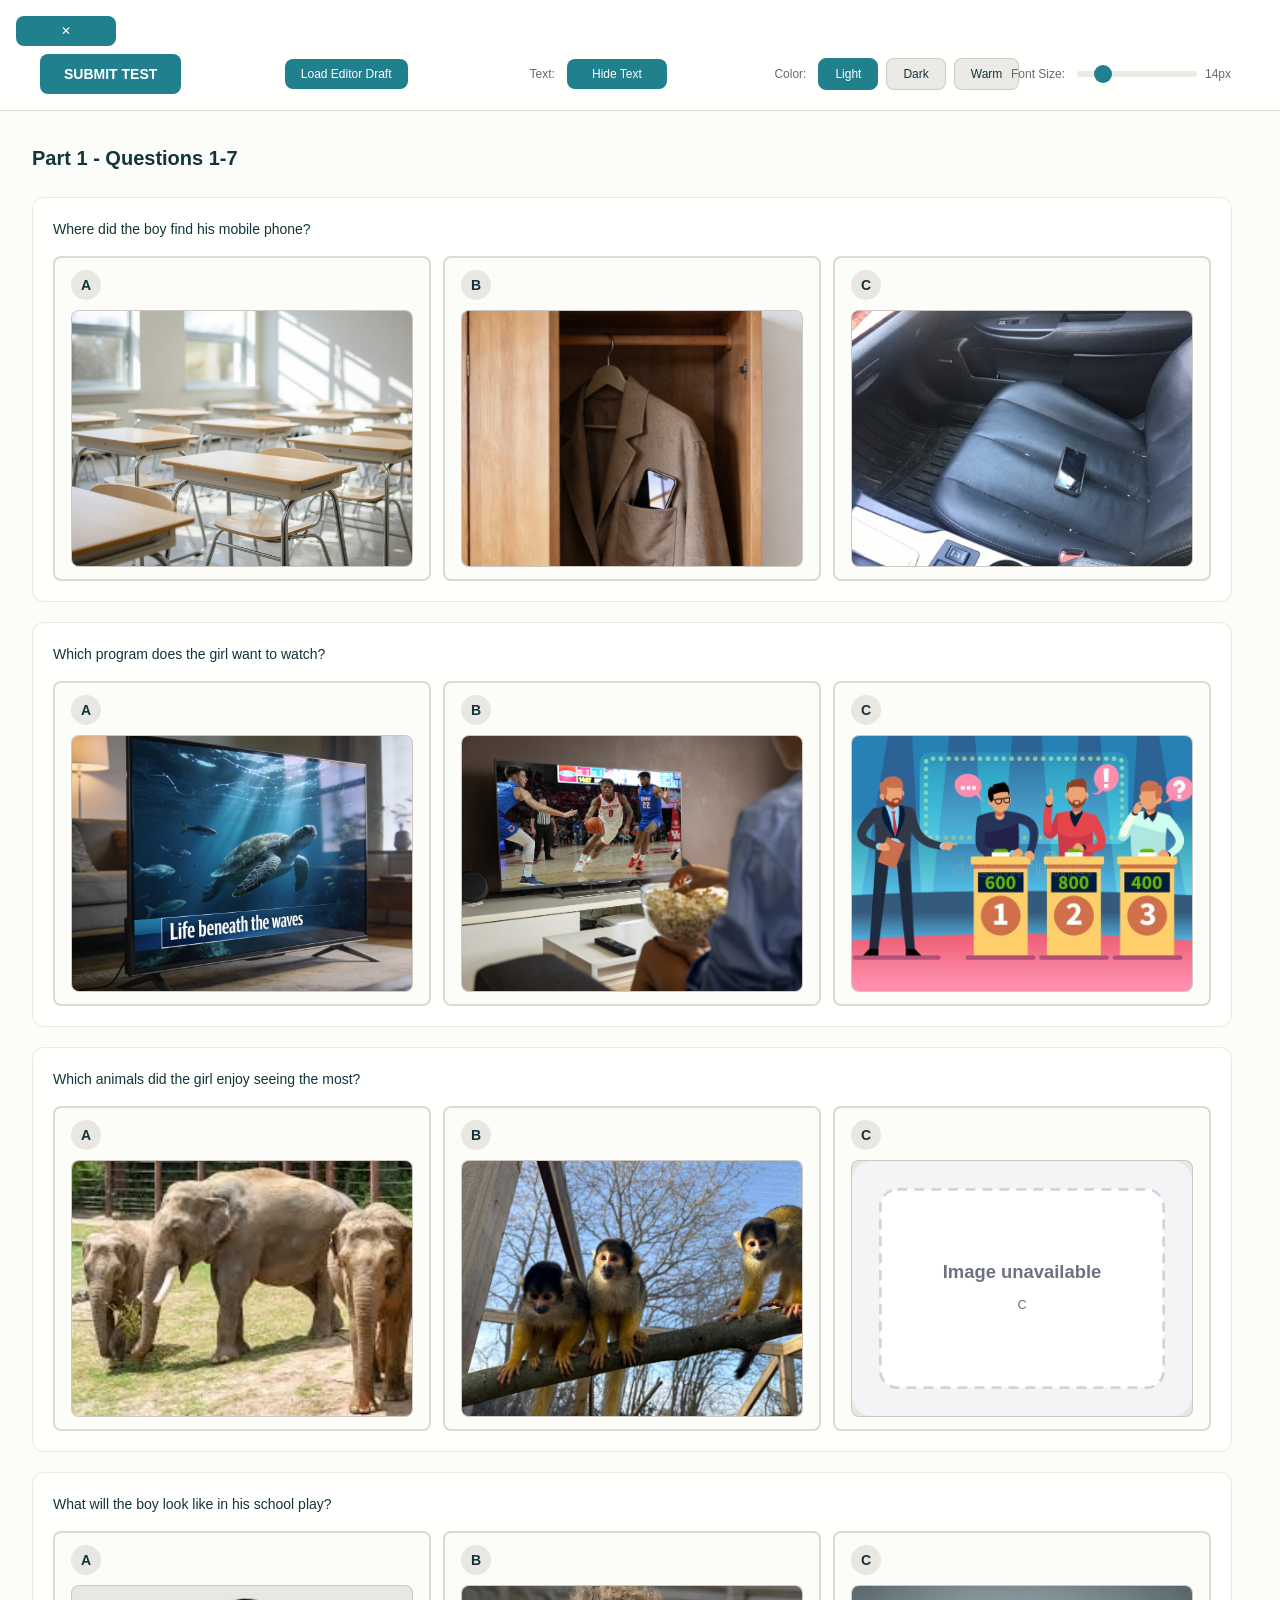
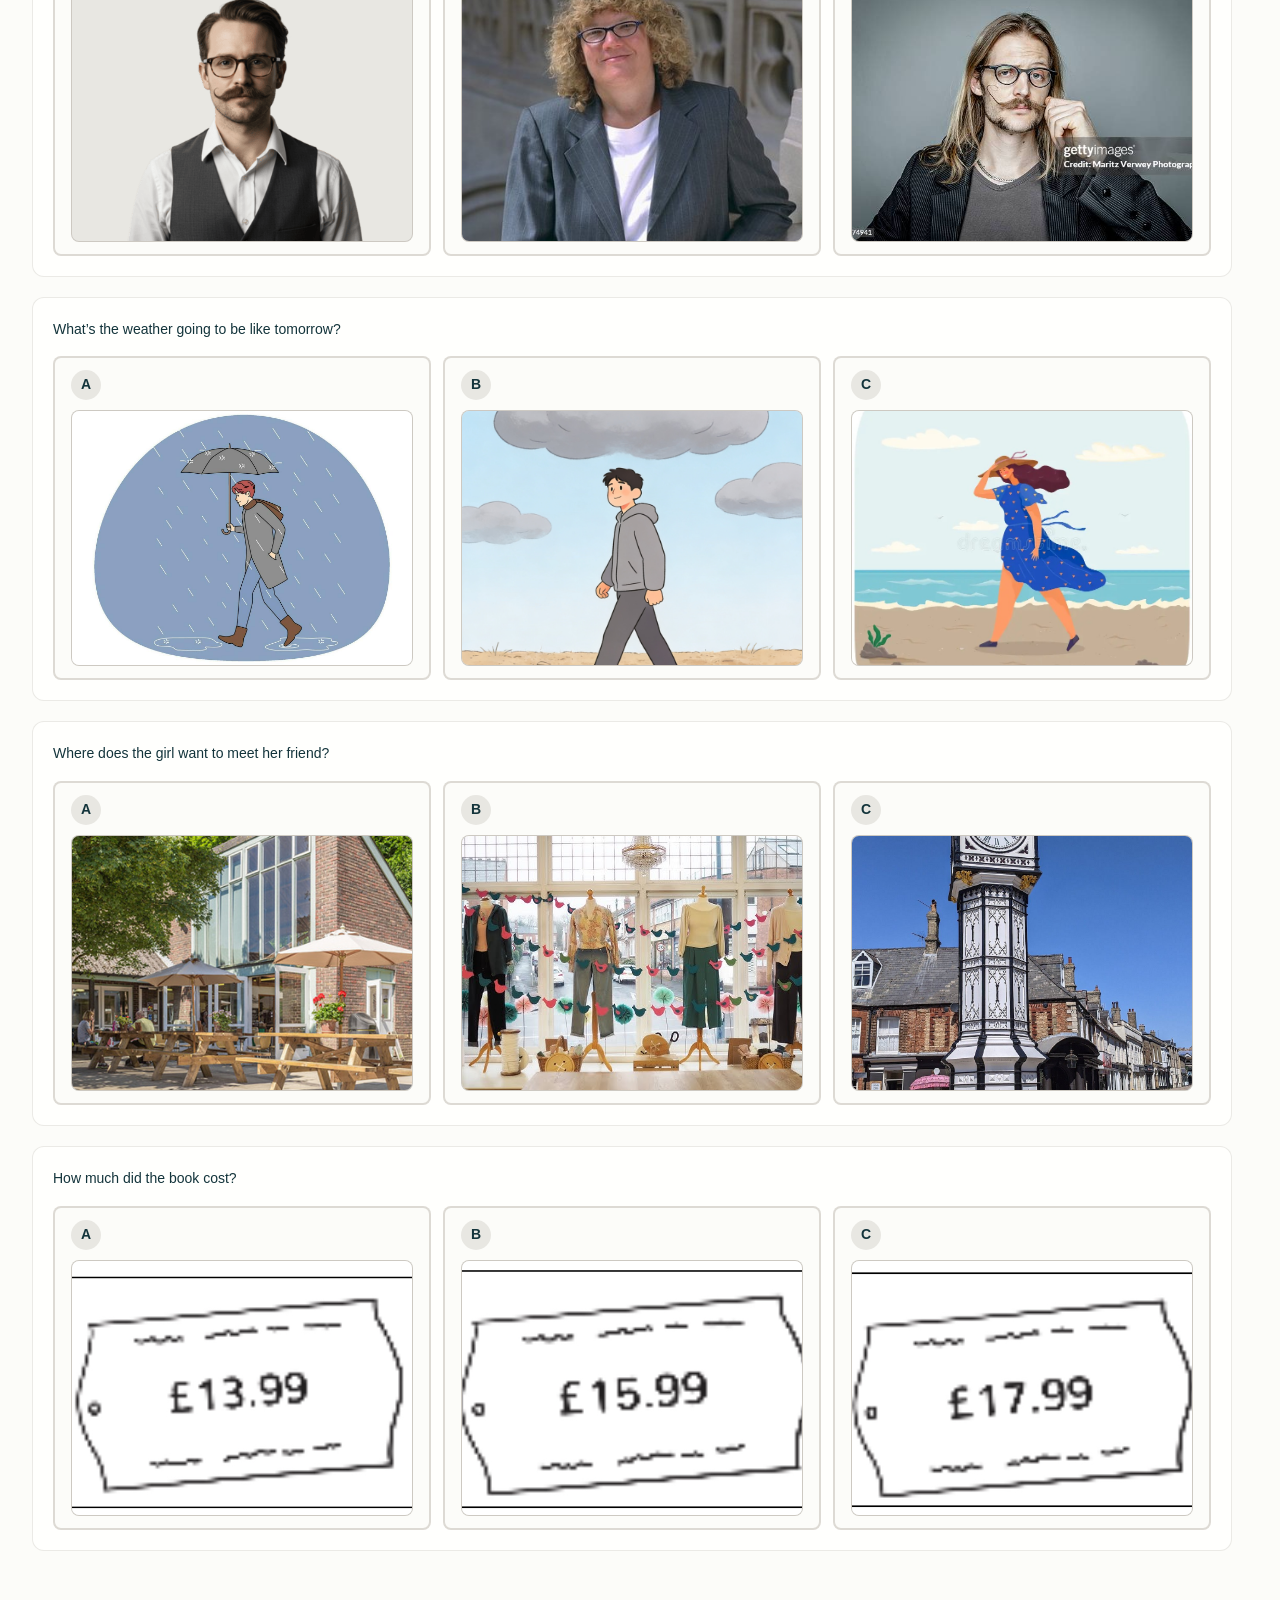
==== commit 07c93942: "Index should now open up to B1 For Schools Listening Test 2" ====
--- a/exercise1.html
+++ b/exercise1.html
@@ -3,7 +3,7 @@
 <head>
   <meta charset="UTF-8">
   <meta name="viewport" content="width=device-width, initial-scale=1.0">
-  <title>Cambridge English A2 KET Mock Test 1</title>
+  <title>Cambridge English B1 Listening Test</title>
   <style>
     :root {
   /* Primitive Color Tokens */
@@ -1357,6 +1357,15 @@
         });
       }
       return [];
+    }
+
+    function escapeHtml(value) {
+      return String(value == null ? '' : value)
+        .replace(/&/g, '&amp;')
+        .replace(/</g, '&lt;')
+        .replace(/>/g, '&gt;')
+        .replace(/"/g, '&quot;')
+        .replace(/'/g, '&#39;');
     }
 
     function makeChoiceOptions(qNum) {
@@ -2219,7 +2228,7 @@
       // Format answers and include candidate name at the top
       const timestamp = new Date().toLocaleString();
       let emailBody = `Candidate Name: ${encodeURIComponent(fullName)}%0D%0A`;
-      emailBody += `CAMBRIDGE ENGLISH A2 KET - MOCK TEST 1%0D%0ASubmission Time: ${encodeURIComponent(timestamp)}%0D%0A%0D%0A`;
+      emailBody += `B1 LISTENING TEST%0D%0ASubmission Time: ${encodeURIComponent(timestamp)}%0D%0A%0D%0A`;
 
       // Parts 1-4
       emailBody += `PART 1-4 (Multiple Choice):%0D%0A`;
@@ -2242,7 +2251,7 @@
 
       // Create mailto link with recipient set to timothy@english-world.it
       const recipient = 'timothy@english-world.it';
-      const mailtoLink = `mailto:${recipient}?subject=Cambridge%20A2%20KET%20Mock%20Test%201%20-%20Submission%20${encodeURIComponent(timestamp)}&body=${emailBody}`;
+      const mailtoLink = `mailto:${recipient}?subject=B1%20Listening%20Test%20-%20Submission%20${encodeURIComponent(timestamp)}&body=${emailBody}`;
 
       // Try to open email client
       window.location.href = mailtoLink;
@@ -2257,7 +2266,7 @@
 
     // Copy Answers to Clipboard
     function copyAnswersToClipboard(timestamp, fullName) {
-      let text = `CAMBRIDGE ENGLISH A2 KET - MOCK TEST 1\nSubmission Time: ${timestamp}\n\n`;
+      let text = `B1 LISTENING TEST\nSubmission Time: ${timestamp}\n\n`;
       if (fullName || state.candidateName) {
         const nameToUse = fullName || state.candidateName || '';
         text = `Candidate Name: ${nameToUse}\n\n` + text;
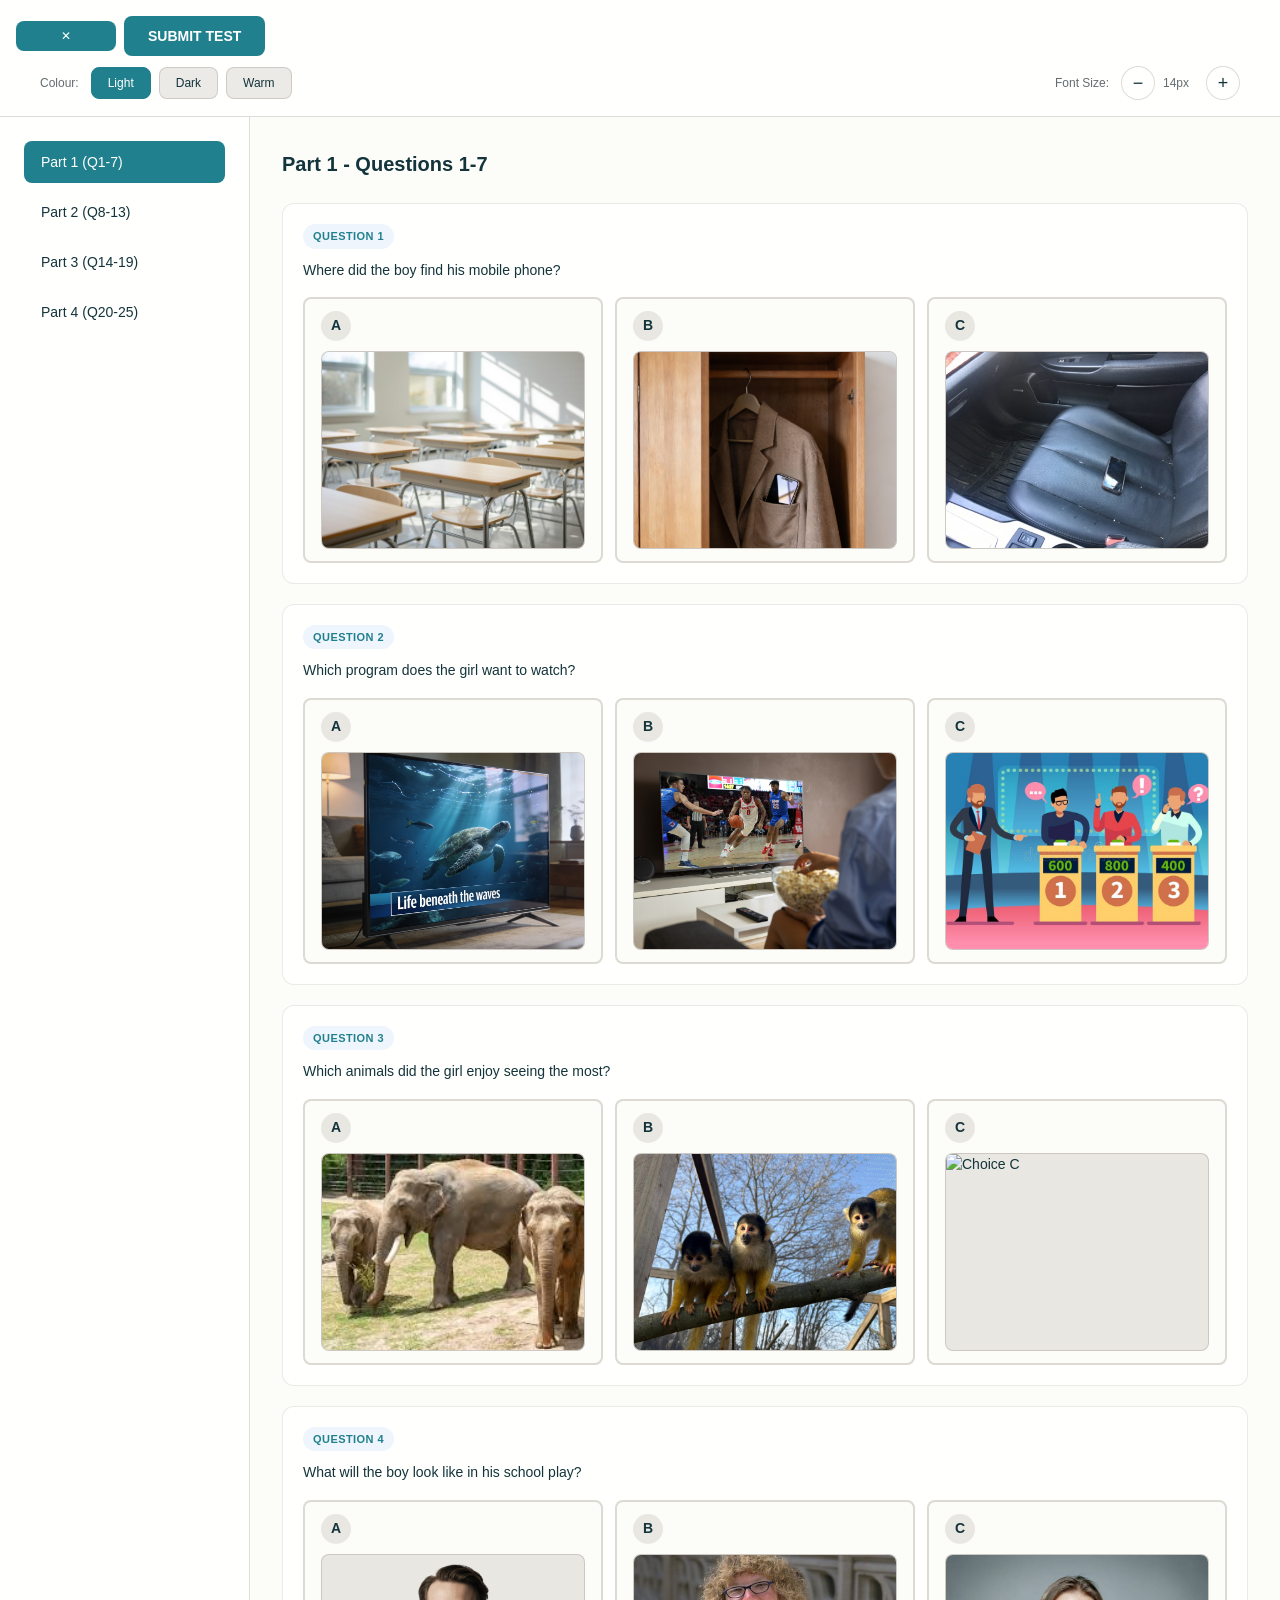
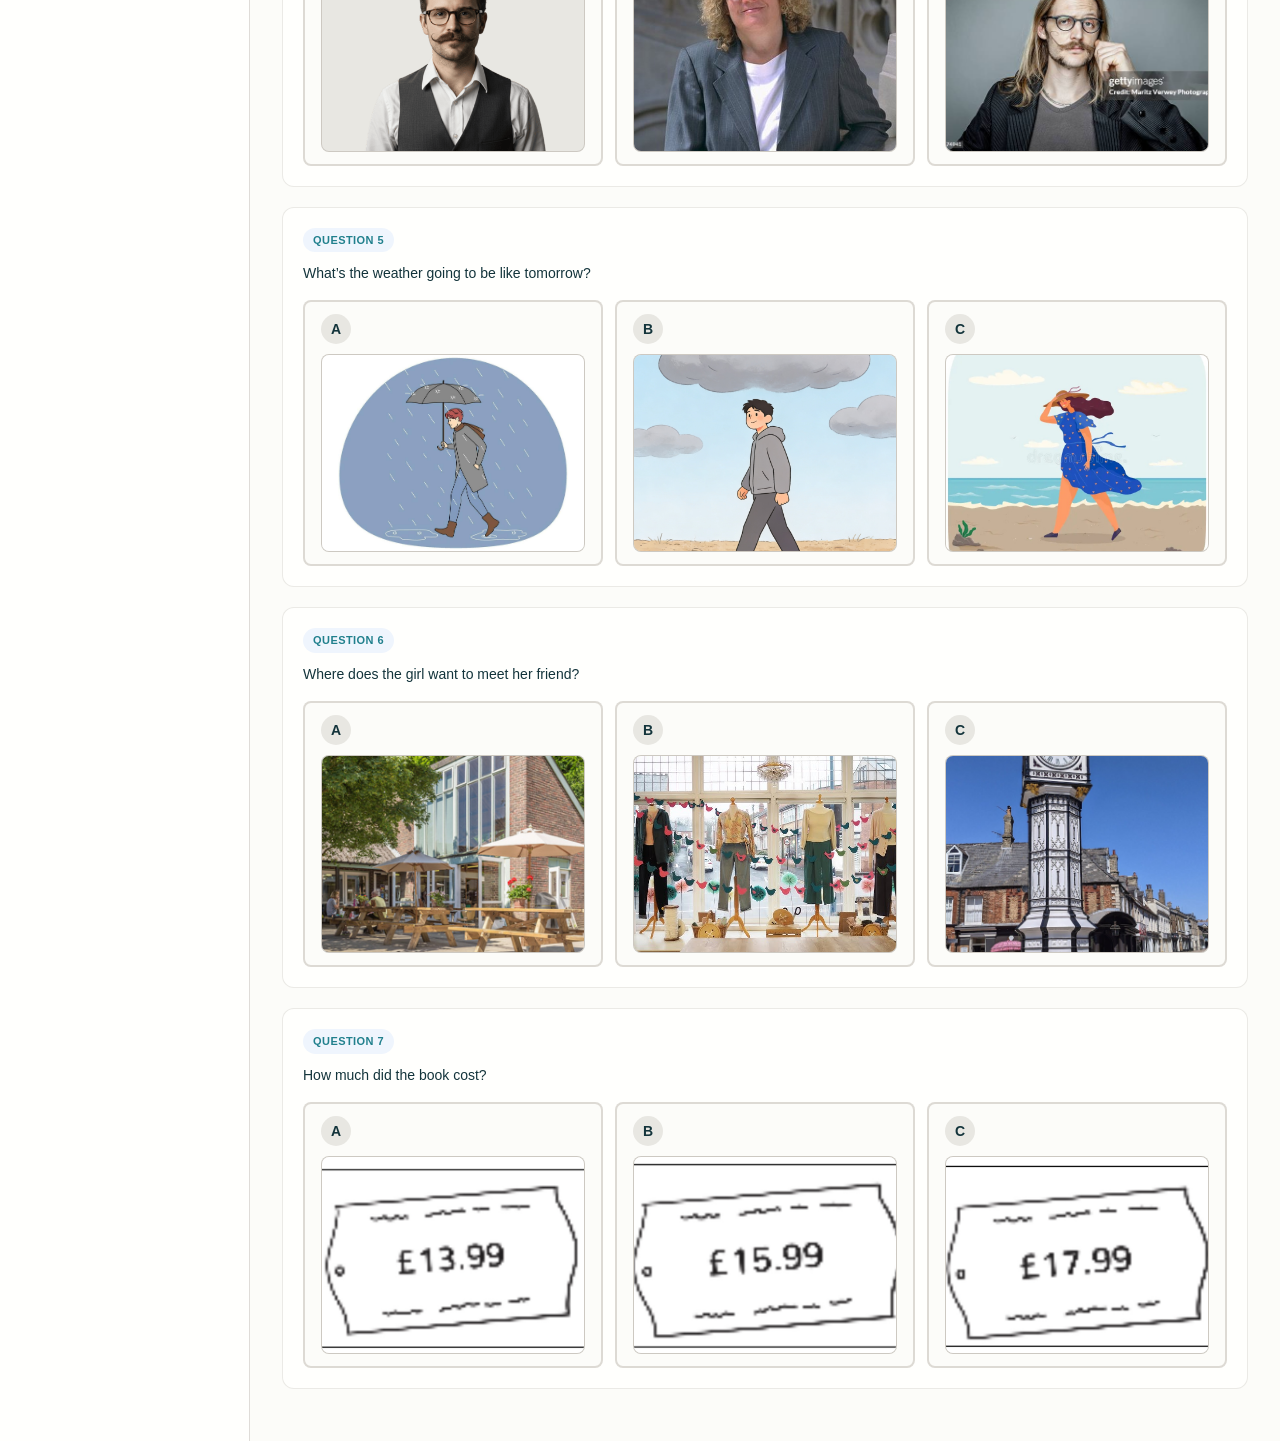
==== commit 028c2b8b: "Visual fixes, email fixes, possibly final" ====
--- a/exercise1.html
+++ b/exercise1.html
@@ -135,7 +135,8 @@
     justify-content: flex-start;
     gap: 8px;
     align-items: center;
-    margin-bottom: 8px;
+    margin-bottom: 10px;
+    flex-wrap: wrap;
   }
   .settings-panel.collapsed .settings-grid {
     display: none;
@@ -203,33 +204,25 @@
   gap: var(--space-8);
 }
 
-.font-slider {
-  width: 120px;
-  height: 6px;
-  -webkit-appearance: none;
-  appearance: none;
-  background: var(--color-secondary);
-  border-radius: var(--radius-sm);
-  outline: none;
-}
-
-.font-slider::-webkit-slider-thumb {
-  -webkit-appearance: none;
-  appearance: none;
-  width: 18px;
-  height: 18px;
+.font-step-btn {
+  width: 34px;
+  height: 34px;
+  display: inline-flex;
+  align-items: center;
+  justify-content: center;
+  border-radius: 999px;
+  border: 1px solid var(--color-border);
+  background: var(--color-surface);
+  color: var(--color-text);
+  cursor: pointer;
+  font-size: 18px;
+  line-height: 1;
+}
+
+.font-step-btn:hover {
   background: var(--color-primary);
-  border-radius: 50%;
-  cursor: pointer;
-}
-
-.font-slider::-moz-range-thumb {
-  width: 18px;
-  height: 18px;
-  background: var(--color-primary);
-  border-radius: 50%;
-  cursor: pointer;
-  border: none;
+  color: var(--color-white);
+  border-color: var(--color-primary);
 }
 
 .font-value {
@@ -282,20 +275,7 @@
   padding: var(--space-24);
   overflow-y: auto;
   transition: transform var(--duration-normal) var(--ease-standard), background-color var(--duration-normal) var(--ease-standard);
-}
-
-.sidebar.mobile-hidden {
-  transform: translateX(-100%);
-  position: fixed;
-  height: calc(100vh - 80px);
-  z-index: 50;
-}
-
-.sidebar.mobile-visible {
-  transform: translateX(0);
-  position: fixed;
-  height: calc(100vh - 80px);
-  z-index: 50;
+  flex-shrink: 0;
 }
 
 .mobile-menu-btn {
@@ -660,6 +640,20 @@
   transition: background-color var(--duration-normal) var(--ease-standard);
 }
 
+.question-badge {
+  display: inline-flex;
+  align-items: center;
+  padding: 4px 10px;
+  margin-bottom: 10px;
+  border-radius: 999px;
+  background: var(--color-bg-1);
+  color: var(--color-primary);
+  font-size: var(--font-size-xs);
+  font-weight: var(--font-weight-semibold);
+  letter-spacing: 0.04em;
+  text-transform: uppercase;
+}
+
 .question-text {
   font-weight: var(--font-weight-medium);
   margin-bottom: var(--space-16);
@@ -685,6 +679,10 @@
   min-height: 44px;
 }
 
+.options:not(.choice-grid) .option-label {
+  align-items: center;
+}
+
 .option-label:hover {
   border-color: var(--color-primary);
   background-color: var(--color-bg-1);
@@ -704,9 +702,18 @@
   cursor: pointer;
 }
 
+.options:not(.choice-grid) .option-radio {
+  margin-top: 0;
+}
+
 .option-text {
   flex: 1;
   line-height: 1.5;
+}
+
+.options:not(.choice-grid) .option-text {
+  display: flex;
+  align-items: center;
 }
 
 .options.choice-grid {
@@ -743,6 +750,11 @@
 
 .option-label.choice-card .option-chip {
   margin-bottom: 2px;
+}
+
+.option-label.part2-option .option-chip,
+.option-label.part4-option .option-chip {
+  margin-right: 6px;
 }
 
 .option-media {
@@ -951,12 +963,27 @@
 /* Responsive Design */
 @media (max-width: 768px) {
   .settings-grid {
-    flex-direction: column;
-    align-items: stretch;
+    display: grid;
+    grid-template-columns: repeat(2, minmax(0, 1fr));
+    grid-template-areas:
+      "color font";
+    gap: 8px;
+    align-items: center;
   }
 
   .setting-group {
     width: 100%;
+    min-width: 0;
+    gap: 6px;
+  }
+
+  .setting-group.sg-color {
+    grid-area: color;
+  }
+
+  .setting-group.sg-font {
+    grid-area: font;
+    justify-self: end;
   }
 
   .color-scheme-buttons {
@@ -972,6 +999,10 @@
     z-index: 50;
   }
 
+  .sidebar.mobile-hidden {
+    transform: translateX(-100%);
+  }
+
   .sidebar.mobile-visible {
     transform: translateX(0);
   }
@@ -995,6 +1026,30 @@
   .story-image {
     width: 100%;
     max-width: 300px;
+  }
+}
+
+@media (max-width: 900px) and (orientation: landscape) {
+  .settings-grid {
+    display: flex;
+    flex-wrap: nowrap;
+    justify-content: flex-start;
+    gap: 8px;
+    overflow-x: auto;
+    -webkit-overflow-scrolling: touch;
+  }
+
+  .setting-group {
+    min-width: auto;
+    flex: 0 0 auto;
+  }
+
+  .setting-label {
+    display: none;
+  }
+
+  .font-value {
+    white-space: nowrap;
   }
 }
 
@@ -1013,12 +1068,6 @@
     font-size: var(--font-size-xs);
   }
 
-  /* Compact settings layout for very small screens */
-  .settings-grid {
-    gap: 8px;
-    align-items: center;
-  }
-
   .setting-group {
     min-width: 0;
     gap: 6px;
@@ -1026,7 +1075,11 @@
 
   .setting-label { display: none; }
 
-  .toggle-btn, .submit-btn, .color-btn, .start-test-btn {
+  .settings-grid {
+    gap: 6px;
+  }
+
+  .toggle-btn, .submit-btn, .color-btn, .start-test-btn, .font-step-btn {
     padding: 6px 10px;
     font-size: 13px;
     min-width: 64px;
@@ -1036,71 +1089,13 @@
     padding: 4px 8px;
     font-size: 14px;
   }
-
-  /* Keep settings panel to at most two rows by using a 3-column grid (3+2 items => 2 rows) */
-  .settings-grid {
-    display: grid;
-    grid-template-columns: repeat(3, minmax(0, 1fr));
-    grid-template-rows: auto auto;
-    grid-template-areas:
-      "time submit text"
-      "font color color";
-    gap: 6px;
-    overflow-x: hidden;
-  }
-
-  /* Show font and color controls in the second row */
-  .font-size-control {
-    display: flex;
-    align-items: center;
-    gap: 6px;
-  }
-
-  .color-scheme-buttons {
-    display: flex;
-    gap: 6px;
-  }
-
-  .setting-label { display: none; }
-
-  .setting-group {
-    min-width: 0;
-    gap: 6px;
-    padding: 2px 4px;
-  }
-
-  .toggle-btn, .submit-btn, .color-btn, .start-test-btn {
-    padding: 4px 8px;
-    font-size: 12px;
-    min-width: 56px;
-  }
-
-  .timer-display {
-    padding: 2px 6px;
-    font-size: 13px;
-  }
-
-  /* assign grid areas explicitly */
-  .settings-grid .sg-time { grid-area: time; }
-  .settings-grid .sg-submit { grid-area: submit; }
-  .settings-grid .sg-text { grid-area: text; }
-  .settings-grid .sg-font { grid-area: font; }
-  .settings-grid .sg-color { grid-area: color; }
-}
-
-/* Show mobile font control on very small screens */
-@media (max-width: 480px) {
-  .mobile-font-control { display: block; }
-}
-
-/* Hide the top-bar font control on very small screens (we inject a local one into writing parts) */
-@media (max-width: 480px) {
-  .setting-group.sg-font { display: flex; justify-content: flex-end; margin-left: auto; }
-}
-
-/* When the settings grid switches to grid layout on very small screens, make sure the font group sits at the end */
-@media (max-width: 480px) {
-  .settings-grid .sg-font { justify-self: end; margin-left: 0; }
+  .setting-group.sg-color {
+    grid-area: color;
+  }
+  .setting-group.sg-font {
+    grid-area: font;
+    justify-self: end;
+  }
 }
 
 /* Autosave status badge */
@@ -1121,8 +1116,6 @@
   color: var(--color-red-500);
   border: 1px solid rgba(192,21,47,0.12);
 }
-.mobile-font-control { margin-top: 8px; display: none; }
-.mobile-font-control input[type=range] { width: 140px; }
   </style>
 </head>
 <body>
@@ -1131,21 +1124,12 @@
     <div class="settings-panel" id="settingsPanel" style="display: block;">
       <div class="settings-bar" id="settingsBar">
         <button id="settingsToggleBtn" class="toggle-btn" onclick="toggleSettingsPanel()">☰</button>
+        <button class="submit-btn" id="submitBtn" onclick="submitTest()">SUBMIT TEST</button>
+        <div id="autosaveStatus" style="margin-left:8px; display:inline-block;"></div>
       </div>
       <div class="settings-grid">
-        <div class="setting-group sg-submit">
-          <button class="submit-btn" id="submitBtn" onclick="submitTest()">SUBMIT TEST</button>
-          <div id="autosaveStatus" style="margin-left:8px; display:inline-block;"></div>
-        </div>
-        <div class="setting-group sg-submit">
-          <button class="toggle-btn" id="loadDraftBtn" onclick="loadEditorDraft()">Load Editor Draft</button>
-        </div>
-        <div class="setting-group sg-text">
-          <span class="setting-label">Text:</span>
-          <button class="toggle-btn" id="textToggleBtn" onclick="toggleText()">Hide Text</button>
-        </div>
         <div class="setting-group sg-color">
-          <span class="setting-label">Color:</span>
+          <span class="setting-label">Colour:</span>
           <div class="color-scheme-buttons">
             <button class="color-btn active" data-scheme="light" onclick="changeColorScheme('light')">Light</button>
             <button class="color-btn" data-scheme="dark" onclick="changeColorScheme('dark')">Dark</button>
@@ -1155,8 +1139,9 @@
         <div class="setting-group sg-font">
           <span class="setting-label">Font Size:</span>
           <div class="font-size-control">
-            <input type="range" class="font-slider" id="fontSlider" min="12" max="24" value="14" oninput="changeFontSize(this.value)">
+            <button type="button" class="font-step-btn" id="fontDecreaseBtn" onclick="decreaseFontSize()" aria-label="Decrease text size">−</button>
             <span class="font-value" id="fontValue">14px</span>
+            <button type="button" class="font-step-btn" id="fontIncreaseBtn" onclick="increaseFontSize()" aria-label="Increase text size">+</button>
           </div>
         </div>
       </div>
@@ -1164,7 +1149,7 @@
 
     <div class="main-layout">
       <!-- Sidebar Navigation -->
-      <aside class="sidebar mobile-hidden" id="sidebar">
+      <aside class="sidebar" id="sidebar">
         <ul class="part-nav">
           <li class="part-nav-item">
             <button class="part-nav-link" onclick="showPart(1)">Part 1 (Q1-7)</button>
@@ -1200,7 +1185,6 @@
     // Application State
     const state = {
       currentPart: 1,
-      textVisible: true,
       fontSize: 14,
       colorScheme: 'light',
       uploadedImages: [],
@@ -1214,44 +1198,6 @@
       }
     };
 
-    // If an editor saved a test JSON to localStorage under 'runTestDraft', convert and use it
-    (function(){
-      try {
-        const raw = localStorage.getItem('runTestDraft');
-        if (!raw) return;
-        const draft = JSON.parse(raw);
-        if (!draft || !Array.isArray(draft.questions)) return;
-        window.__pendingRunTestDraft = draft;
-        console.info('Queued editor draft from localStorage (runTestDraft)');
-      } catch (e) {
-        console.warn('Could not load runTestDraft from localStorage', e);
-      }
-    }());
-
-    // Manual loader to allow users to pull an editor-saved draft on demand
-    function loadEditorDraft() {
-      try {
-        const raw = localStorage.getItem('runTestDraft');
-        if (!raw) { alert('No editor draft found in localStorage (runTestDraft).'); return; }
-        const draft = JSON.parse(raw);
-        if (!draft || !Array.isArray(draft.questions)) { alert('Invalid draft format.'); return; }
-
-        if (!applyEditorDraftToTestData(draft)) {
-          alert('Could not apply editor draft.');
-          return;
-        }
-
-        state.currentPart = 1;
-        showPart(1);
-        const status = document.getElementById('autosaveStatus');
-        if (status) status.textContent = 'Editor draft loaded.';
-        console.info('Loaded editor draft into runner via manual loader (runTestDraft)');
-      } catch (e) {
-        console.warn('Could not load runTestDraft from localStorage', e);
-        alert('Failed to load draft (see console).');
-      }
-    }
-
     // Persistence helpers (save minimal state to localStorage)
     const STORAGE_KEY = 'ket_mock_test_v1';
 
@@ -1259,7 +1205,6 @@
       try {
         const toSave = {
           currentPart: state.currentPart,
-          textVisible: state.textVisible,
           fontSize: state.fontSize,
           colorScheme: state.colorScheme,
           uploadedImages: state.uploadedImages, // contains dataUrl and order
@@ -1285,7 +1230,6 @@
         const loaded = JSON.parse(raw);
         // restore fields if present
         if (loaded.currentPart) state.currentPart = Math.min(4, Math.max(1, Number(loaded.currentPart) || 1));
-        if (typeof loaded.textVisible === 'boolean') state.textVisible = loaded.textVisible;
         if (loaded.fontSize) state.fontSize = loaded.fontSize;
         if (loaded.colorScheme) state.colorScheme = loaded.colorScheme;
         if (Array.isArray(loaded.uploadedImages) && loaded.uploadedImages.length > 0) state.uploadedImages = loaded.uploadedImages;
@@ -1686,20 +1630,7 @@
       return true;
     }
 
-    function applyPendingRunTestDraft() {
-      if (!window.__pendingRunTestDraft) return false;
-      const applied = applyEditorDraftToTestData(window.__pendingRunTestDraft);
-      if (applied) {
-        state.currentPart = 1;
-        console.info('Loaded editor draft into runner from localStorage (runTestDraft)');
-        window.__pendingRunTestDraft = null;
-        showPart(1);
-      }
-      return applied;
-    }
-
     const testData = createDefaultListeningTestData();
-    applyPendingRunTestDraft();
 
     // Image Upload Handler 
     function handleImageUpload(event) {
@@ -1852,23 +1783,6 @@
     function showPart(partNumber) {
       state.currentPart = partNumber;
       const contentArea = document.getElementById('testContent');
-
-      // Ensure sidebar sits below the settings panel on mobile
-      const settingsPanel = document.getElementById('settingsPanel');
-      const sidebar = document.getElementById('sidebar');
-      if (sidebar && settingsPanel) {
-        sidebar.style.top = settingsPanel.offsetHeight + 'px';
-      }
-
-      // When viewing Part 4, always show the text area side-by-side
-      if (partNumber === 4) {
-        state.textVisible = true;
-        const btn = document.getElementById('textToggleBtn');
-        if (btn) {
-          btn.textContent = 'Hide Text';
-          btn.classList.remove('inactive');
-        }
-      }
       
       // Update navigation active state
       document.querySelectorAll('.part-nav-link').forEach((link, index) => {
@@ -1876,10 +1790,7 @@
       });
 
       // Hide mobile menu after selection
-      if (window.innerWidth <= 768) {
-        document.getElementById('sidebar').classList.remove('mobile-visible');
-        document.getElementById('sidebar').classList.add('mobile-hidden');
-      }
+      syncSidebarState(false);
 
       // Render appropriate part
       switch(partNumber) {
@@ -1930,16 +1841,6 @@
       };
     }
 
-    function makeListeningImageFallback(label) {
-      const svg = `<svg xmlns="http://www.w3.org/2000/svg" viewBox="0 0 480 360" role="img" aria-label="Missing image">
-        <rect width="480" height="360" rx="28" fill="#f3f4f6"/>
-        <rect x="40" y="40" width="400" height="280" rx="24" fill="#ffffff" stroke="#d1d5db" stroke-width="4" stroke-dasharray="14 10"/>
-        <text x="50%" y="46%" text-anchor="middle" font-family="Arial, sans-serif" font-size="26" font-weight="700" fill="#6b7280">Image unavailable</text>
-        <text x="50%" y="58%" text-anchor="middle" font-family="Arial, sans-serif" font-size="18" fill="#6b7280">${escapeHtml(label || '')}</text>
-      </svg>`;
-      return 'data:image/svg+xml;charset=UTF-8,' + encodeURIComponent(svg);
-    }
-
     function handleListeningImageError(imgEl) {
       try {
         const label = imgEl.dataset.label || 'Option';
@@ -1960,11 +1861,12 @@
         </span>
       ` : '';
       const choiceClass = mode === 'card' ? 'choice-card' : '';
+      const partClass = (partNumber === 2 || partNumber === 4) && mode !== 'card' ? `part${partNumber}-option` : '';
       const chip = `<span class="option-chip">${escapeHtml(key)}</span>`;
       const optionText = normalized.text ? `<span class="option-text">${escapeHtml(normalized.text)}</span>` : '';
 
       return `
-        <label class="option-label ${choiceClass} ${selected}">
+        <label class="option-label ${choiceClass} ${partClass} ${selected}">
           <input type="radio" name="p${partNumber}q${qNum}" value="${escapeHtml(key)}" class="option-radio" onchange="saveAnswer(${partNumber}, ${qNum}, '${key}')" ${saved === key ? 'checked' : ''}>
           ${chip}
           ${imageMarkup}
@@ -1975,13 +1877,17 @@
 
     function renderMultipleChoicePart(partNumber, title, questions, savedAnswers, mode) {
       let html = `<div class="part-content"><h2 class="part-title">${escapeHtml(title)}</h2>`;
-      Object.keys(questions).forEach(qNum => {
+      Object.keys(questions).sort((a, b) => Number(a) - Number(b)).forEach(qNum => {
         const q = normalizeQuestionForRender(questions[qNum]);
         const saved = (savedAnswers && savedAnswers[qNum]) || '';
         const options = normalizeListeningOptions(q.options);
         const useCards = mode === 'card' || options.some(option => option.image);
+        const badge = (partNumber === 1 || partNumber === 2 || partNumber === 4)
+          ? `<div class="question-badge">Question ${escapeHtml(qNum)}</div>`
+          : '';
         html += `
           <div class="question-block">
+            ${badge}
             <div class="question-text">${escapeHtml(q.question)}</div>
             <div class="options ${useCards ? 'choice-grid' : ''}">
               ${options.map((option, index) => renderOptionMarkup(partNumber, qNum, option.label || optionKey(index), option, saved, useCards ? 'card' : 'list')).join('')}
@@ -2160,34 +2066,17 @@
       return text.trim().split(/\s+/).filter(word => word.length > 0).length;
     }
 
-    // Toggle Text Visibility
-    function toggleText() {
-      state.textVisible = !state.textVisible;
-      const btn = document.getElementById('textToggleBtn');
-      btn.textContent = state.textVisible ? 'Hide Text' : 'Show Text';
-      btn.classList.toggle('inactive', !state.textVisible);
-      
-      // Update visibility of text areas in current view
-      const textAreas = document.querySelectorAll('.text-area');
-      textAreas.forEach(area => {
-        // Never hide Part 4 passage
-        if (area.classList.contains('part4-text')) {
-          area.classList.remove('hidden');
-        } else {
-          area.classList.toggle('hidden', !state.textVisible);
-        }
+    function formatPartAnswers(partNumber, label, questions, answers, lineBreak) {
+      const newline = lineBreak || '\n';
+      const qNums = Object.keys(questions || {}).sort((a, b) => Number(a) - Number(b));
+      let output = `${label}:${newline}`;
+
+      qNums.forEach(qNum => {
+        const value = answers && answers[qNum] != null ? String(answers[qNum]).trim() : '';
+        output += `Q${qNum}: ${value}${newline}`;
       });
 
-      // Toggle wrapper layout so questions expand to full width when text is hidden
-      document.querySelectorAll('.part-content-wrapper').forEach(wrapper => {
-        if (wrapper.classList.contains('part4-wrapper')) {
-          wrapper.classList.remove('text-hidden');
-        } else {
-          wrapper.classList.toggle('text-hidden', !state.textVisible);
-        }
-      });
-      // persist text visibility
-      saveState();
+      return output;
     }
 
     // Submit Test
@@ -2230,24 +2119,13 @@
       let emailBody = `Candidate Name: ${encodeURIComponent(fullName)}%0D%0A`;
       emailBody += `B1 LISTENING TEST%0D%0ASubmission Time: ${encodeURIComponent(timestamp)}%0D%0A%0D%0A`;
 
-      // Parts 1-4
-      emailBody += `PART 1-4 (Multiple Choice):%0D%0A`;
-      for (let part = 1; part <= 4; part++) {
-        const partAnswers = state.answers[`part${part}`];
-        for (let qNum in partAnswers) {
-          emailBody += `Q${qNum}: ${partAnswers[qNum]}%0D%0A`;
-        }
-      }
-
-      // Part 5
-      emailBody += `%0D%0APART 5:%0D%0A`;
-      const part5Answers = state.answers.part5 || {};
-      // list questions in numeric order
-      Object.keys(part5Answers).sort((a,b) => Number(a)-Number(b)).forEach(qNum => {
-        emailBody += `Q${qNum}: ${part5Answers[qNum] || '(not answered)'}%0D%0A`;
-      });
-
-      // Parts 6 and 7 removed from this version
+      emailBody += formatPartAnswers(1, 'PART 1', testData.part1.questions, state.answers.part1, '%0D%0A');
+      emailBody += `%0D%0A`;
+      emailBody += formatPartAnswers(2, 'PART 2', testData.part2.questions, state.answers.part2, '%0D%0A');
+      emailBody += `%0D%0A`;
+      emailBody += formatPartAnswers(3, 'PART 3', testData.part3.questions, state.answers.part3, '%0D%0A');
+      emailBody += `%0D%0A`;
+      emailBody += formatPartAnswers(4, 'PART 4', testData.part4.questions, state.answers.part4, '%0D%0A');
 
       // Create mailto link with recipient set to timothy@english-world.it
       const recipient = 'timothy@english-world.it';
@@ -2272,21 +2150,13 @@
         text = `Candidate Name: ${nameToUse}\n\n` + text;
       }
       
-      text += `PART 1-4 (Multiple Choice):\n`;
-      for (let part = 1; part <= 4; part++) {
-        const partAnswers = state.answers[`part${part}`];
-        for (let qNum in partAnswers) {
-          text += `Q${qNum}: ${partAnswers[qNum]}\n`;
-        }
-      }
-      
-      text += `\nPART 5:\n`;
-      const part5Answers = state.answers.part5 || {};
-      Object.keys(part5Answers).sort((a,b) => Number(a)-Number(b)).forEach(qNum => {
-        text += `Q${qNum}: ${part5Answers[qNum] || '(not answered)'}\n`;
-      });
-      
-      // Parts 6 and 7 removed from this version
+      text += formatPartAnswers(1, 'PART 1', testData.part1.questions, state.answers.part1, '\n');
+      text += `\n`;
+      text += formatPartAnswers(2, 'PART 2', testData.part2.questions, state.answers.part2, '\n');
+      text += `\n`;
+      text += formatPartAnswers(3, 'PART 3', testData.part3.questions, state.answers.part3, '\n');
+      text += `\n`;
+      text += formatPartAnswers(4, 'PART 4', testData.part4.questions, state.answers.part4, '\n');
       
       // Copy to clipboard
       navigator.clipboard.writeText(text).then(() => {
@@ -2298,19 +2168,23 @@
 
     // Change Font Size
     function changeFontSize(size) {
-      state.fontSize = size;
-      document.body.style.fontSize = `${size}px`;
-      document.getElementById('fontValue').textContent = `${size}px`;
+      const nextSize = Math.max(12, Math.min(24, Number(size) || 14));
+      state.fontSize = nextSize;
+      document.body.style.fontSize = `${nextSize}px`;
+      const fontValue = document.getElementById('fontValue');
+      if (fontValue) fontValue.textContent = `${nextSize}px`;
       // Update sticky offsets in case settings panel height changed
       updatePart4Sticky();
       // persist font size change
       saveState();
-      // sync mobile slider if present
-      const m = document.getElementById('mobileFontSlider');
-      if (m) m.value = size;
-      // sync top-bar slider if present
-      const top = document.getElementById('fontSlider');
-      if (top) top.value = size;
+    }
+
+    function increaseFontSize() {
+      changeFontSize(Math.min(24, Number(state.fontSize || 14) + 1));
+    }
+
+    function decreaseFontSize() {
+      changeFontSize(Math.max(12, Number(state.fontSize || 14) - 1));
     }
 
     // Change Color Scheme
@@ -2340,12 +2214,32 @@
     // Toggle Mobile Menu
     function toggleMobileMenu() {
       const sidebar = document.getElementById('sidebar');
+      if (!sidebar) return;
+      const isOpen = sidebar.classList.contains('mobile-visible');
+      syncSidebarState(!isOpen);
+    }
+
+    function syncSidebarState(forceOpen) {
+      const sidebar = document.getElementById('sidebar');
       const settingsPanel = document.getElementById('settingsPanel');
-      if (sidebar && settingsPanel) {
+      if (!sidebar) return;
+
+      if (window.innerWidth > 768) {
+        sidebar.classList.remove('mobile-visible', 'mobile-hidden');
+        sidebar.style.top = '';
+        return;
+      }
+
+      if (settingsPanel) {
         sidebar.style.top = settingsPanel.offsetHeight + 'px';
       }
-      sidebar.classList.toggle('mobile-visible');
-      sidebar.classList.toggle('mobile-hidden');
+
+      const shouldOpen = typeof forceOpen === 'boolean'
+        ? forceOpen
+        : sidebar.classList.contains('mobile-visible');
+
+      sidebar.classList.toggle('mobile-visible', shouldOpen);
+      sidebar.classList.toggle('mobile-hidden', !shouldOpen);
     }
 
     // Update Part 4 sticky top/height to account for the settings panel and viewport
@@ -2425,12 +2319,7 @@
       }
 
       // Set initial font size
-      document.body.style.fontSize = `${state.fontSize}px`;
-      const mobileSlider = document.getElementById('mobileFontSlider');
-      if (mobileSlider) mobileSlider.value = state.fontSize;
-      const topSlider = document.getElementById('fontSlider');
-      if (topSlider) topSlider.value = state.fontSize;
-      const fv = document.getElementById('fontValue'); if (fv) fv.textContent = `${state.fontSize}px`;
+      changeFontSize(state.fontSize);
 
       // apply color scheme if restored
       if (restored) {
@@ -2439,17 +2328,11 @@
       }
 
       // Ensure sidebar position accounts for the settings panel height
-      const sidebar = document.getElementById('sidebar');
-      const settingsPanel = document.getElementById('settingsPanel');
-      if (sidebar && settingsPanel) {
-        sidebar.style.top = settingsPanel.offsetHeight + 'px';
-      }
+      syncSidebarState(false);
 
       // Update sidebar top on resize and update Part 4 sticky sizing
       window.addEventListener('resize', () => {
-        if (sidebar && settingsPanel) {
-          sidebar.style.top = settingsPanel.offsetHeight + 'px';
-        }
+        syncSidebarState(false);
         updatePart4Sticky();
       });
 
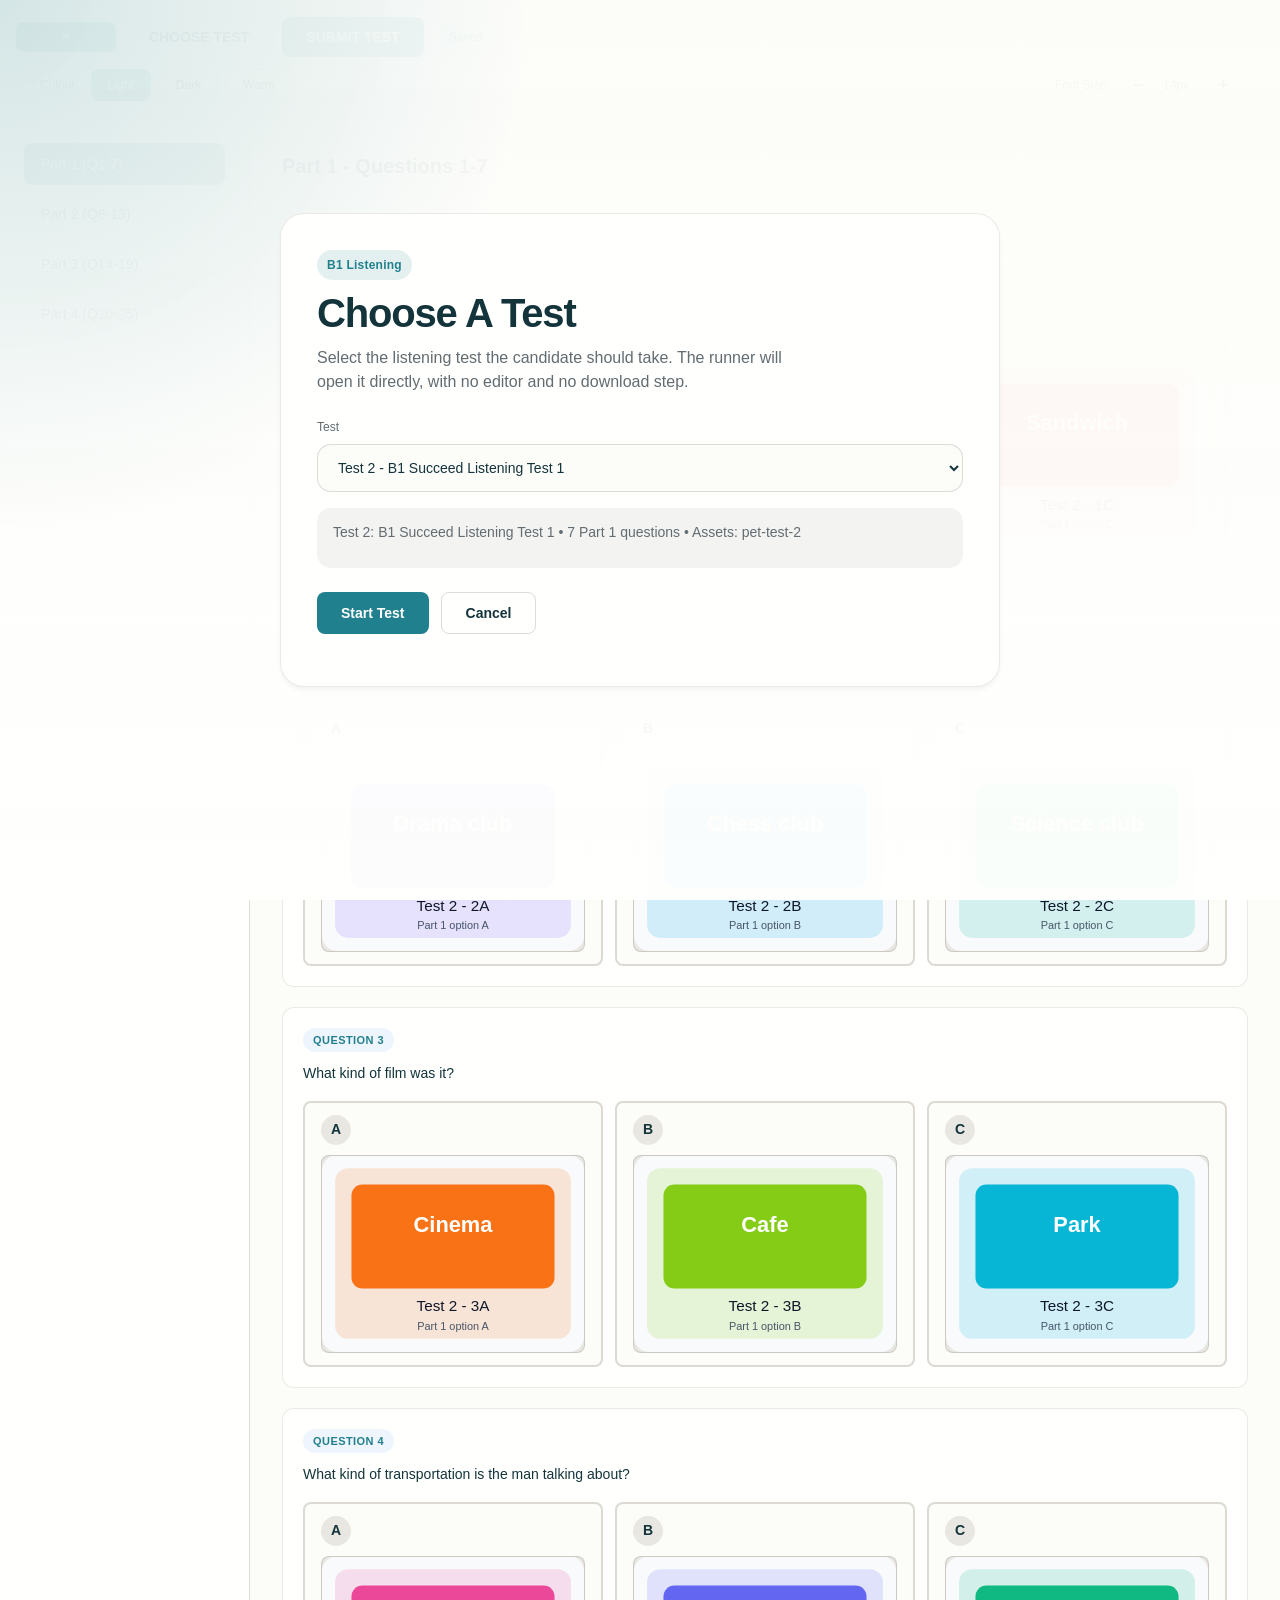
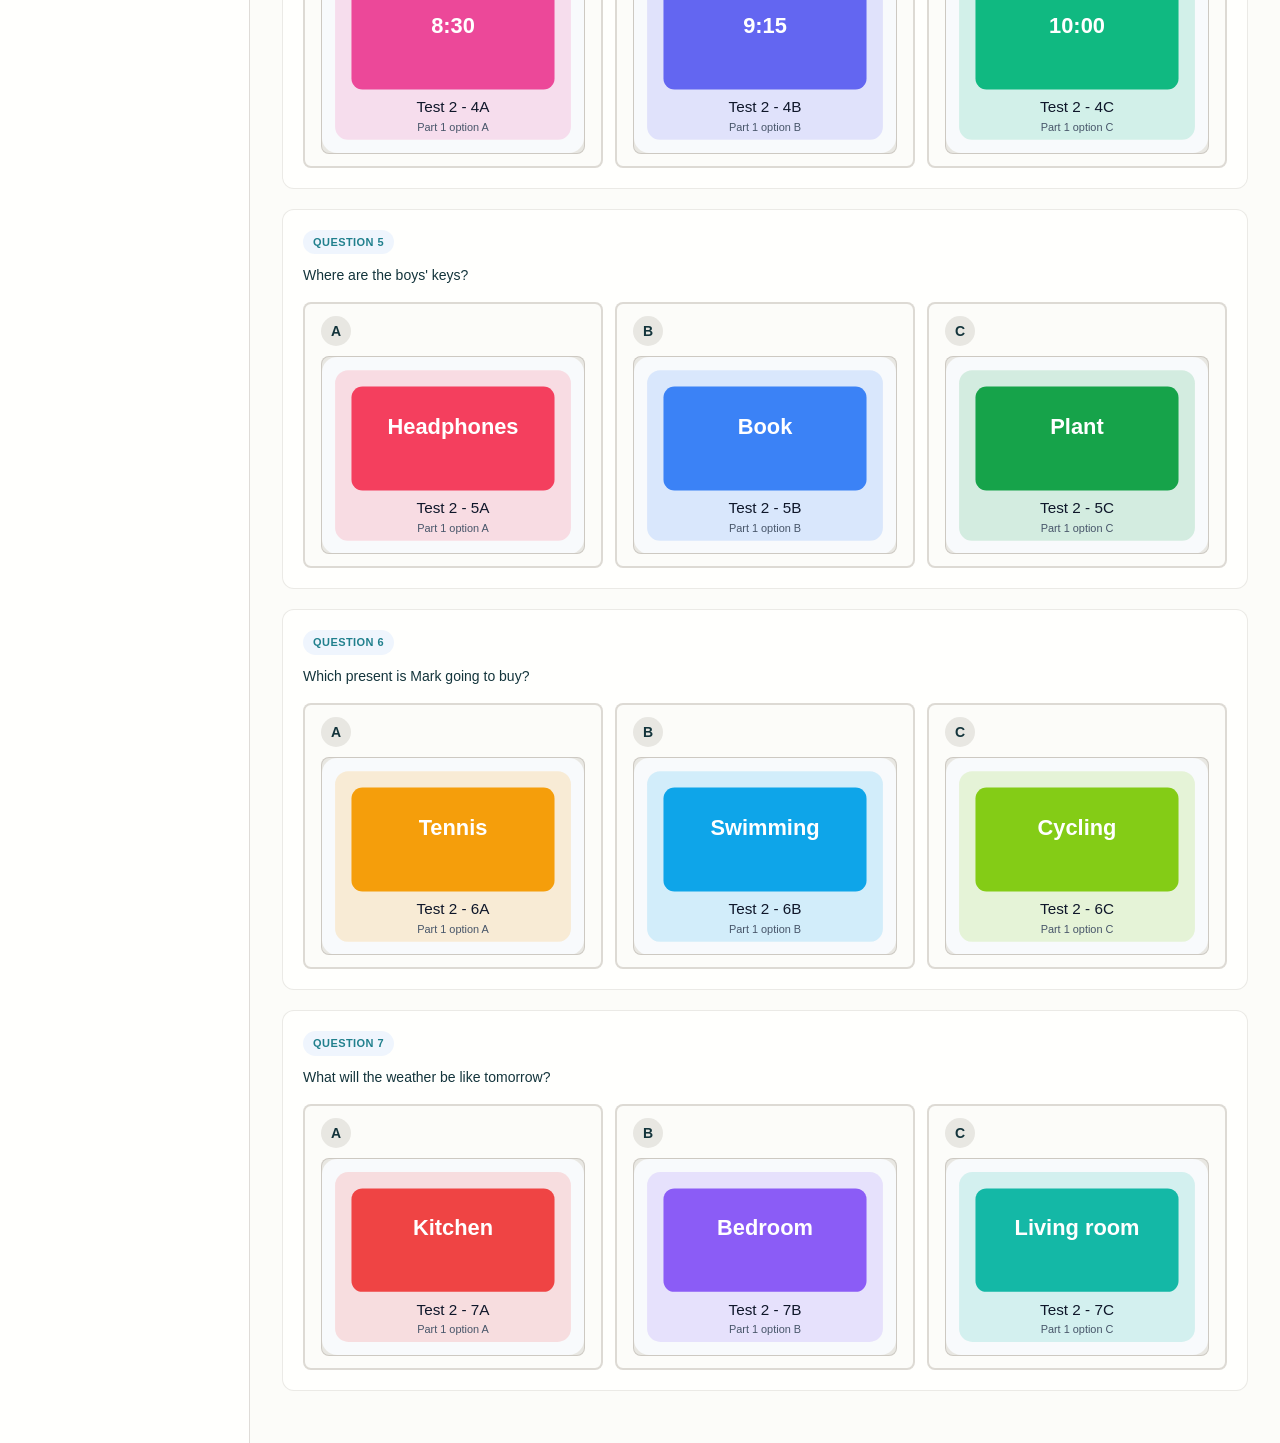
==== commit 59ff855e: "Test 1 from Succeed Added" ====
--- a/exercise1.html
+++ b/exercise1.html
@@ -4,2360 +4,13 @@
   <meta charset="UTF-8">
   <meta name="viewport" content="width=device-width, initial-scale=1.0">
   <title>Cambridge English B1 Listening Test</title>
-  <style>
-    :root {
-  /* Primitive Color Tokens */
-  --color-white: rgba(255, 255, 255, 1);
-  --color-black: rgba(0, 0, 0, 1);
-  --color-cream-50: rgba(252, 252, 249, 1);
-  --color-cream-100: rgba(255, 255, 253, 1);
-  --color-gray-200: rgba(245, 245, 245, 1);
-  --color-gray-300: rgba(167, 169, 169, 1);
-  --color-gray-400: rgba(119, 124, 124, 1);
-  --color-slate-500: rgba(98, 108, 113, 1);
-  --color-brown-600: rgba(94, 82, 64, 1);
-  --color-charcoal-700: rgba(31, 33, 33, 1);
-  --color-charcoal-800: rgba(38, 40, 40, 1);
-  --color-slate-900: rgba(19, 52, 59, 1);
-  --color-teal-300: rgba(50, 184, 198, 1);
-  --color-teal-400: rgba(45, 166, 178, 1);
-  --color-teal-500: rgba(33, 128, 141, 1);
-  --color-teal-600: rgba(29, 116, 128, 1);
-  --color-teal-700: rgba(26, 104, 115, 1);
-  --color-teal-800: rgba(41, 150, 161, 1);
-  --color-red-400: rgba(255, 84, 89, 1);
-  --color-red-500: rgba(192, 21, 47, 1);
-  --color-orange-400: rgba(230, 129, 97, 1);
-  --color-orange-500: rgba(168, 75, 47, 1);
-
-  --color-brown-600-rgb: 94, 82, 64;
-  --color-teal-500-rgb: 33, 128, 141;
-  --color-slate-900-rgb: 19, 52, 59;
-  --color-slate-500-rgb: 98, 108, 113;
-
-  --color-bg-1: rgba(59, 130, 246, 0.08);
-  --color-bg-2: rgba(245, 158, 11, 0.08);
-  --color-bg-3: rgba(34, 197, 94, 0.08);
-  --color-bg-4: rgba(239, 68, 68, 0.08);
-
-  --color-background: var(--color-cream-50);
-  --color-surface: var(--color-cream-100);
-  --color-text: var(--color-slate-900);
-  --color-text-secondary: var(--color-slate-500);
-  --color-primary: var(--color-teal-500);
-  --color-primary-hover: var(--color-teal-600);
-  --color-primary-active: var(--color-teal-700);
-  --color-secondary: rgba(var(--color-brown-600-rgb), 0.12);
-  --color-secondary-hover: rgba(var(--color-brown-600-rgb), 0.2);
-  --color-border: rgba(var(--color-brown-600-rgb), 0.2);
-  --color-card-border: rgba(var(--color-brown-600-rgb), 0.12);
-
-  --font-family-base: "FKGroteskNeue", "Geist", "Inter", -apple-system, BlinkMacSystemFont, "Segoe UI", Roboto, sans-serif;
-  --font-size-xs: 11px;
-  --font-size-sm: 12px;
-  --font-size-base: 14px;
-  --font-size-md: 14px;
-  --font-size-lg: 16px;
-  --font-size-xl: 18px;
-  --font-size-2xl: 20px;
-  --font-size-3xl: 24px;
-  --font-weight-normal: 400;
-  --font-weight-medium: 500;
-  --font-weight-semibold: 550;
-  --font-weight-bold: 600;
-  --line-height-normal: 1.5;
-  --line-height-tight: 1.2;
-
-  --space-4: 4px;
-  --space-8: 8px;
-  --space-12: 12px;
-  --space-16: 16px;
-  --space-20: 20px;
-  --space-24: 24px;
-  --space-32: 32px;
-
-  --radius-sm: 6px;
-  --radius-base: 8px;
-  --radius-md: 10px;
-  --radius-lg: 12px;
-
-  --shadow-sm: 0 1px 3px rgba(0, 0, 0, 0.04), 0 1px 2px rgba(0, 0, 0, 0.02);
-  --shadow-md: 0 4px 6px -1px rgba(0, 0, 0, 0.04), 0 2px 4px -1px rgba(0, 0, 0, 0.02);
-
-  --duration-fast: 150ms;
-  --duration-normal: 250ms;
-  --ease-standard: cubic-bezier(0.16, 1, 0.3, 1);
-}
-
-@font-face {
-  font-family: 'FKGroteskNeue';
-  src: url('https://r2cdn.perplexity.ai/fonts/FKGroteskNeue.woff2') format('woff2');
-}
-
-* {
-  box-sizing: border-box;
-  margin: 0;
-  padding: 0;
-}
-
-body {
-  font-family: var(--font-family-base);
-  font-size: var(--font-size-base);
-  line-height: var(--line-height-normal);
-  color: var(--color-text);
-  background-color: var(--color-background);
-  -webkit-font-smoothing: antialiased;
-  transition: background-color var(--duration-normal) var(--ease-standard), color var(--duration-normal) var(--ease-standard);
-}
-
-.app-container {
-  display: flex;
-  flex-direction: column;
-  min-height: 100vh;
-}
-
-/* Settings Panel */
-.settings-panel {
-  background-color: var(--color-surface);
-  border-bottom: 1px solid var(--color-border);
-  padding: var(--space-16);
-  position: sticky;
-  top: 0;
-  z-index: 100;
-  transition: background-color var(--duration-normal) var(--ease-standard);
-}
-  .settings-panel.collapsed {
-    padding: 6px 8px;
-    height: auto;
-  }
-  .settings-panel .settings-bar {
-    display: flex;
-    justify-content: flex-start;
-    gap: 8px;
-    align-items: center;
-    margin-bottom: 10px;
-    flex-wrap: wrap;
-  }
-  .settings-panel.collapsed .settings-grid {
-    display: none;
-  }
-
-.settings-grid {
-  display: flex;
-  flex-wrap: wrap;
-  gap: var(--space-24);
-  align-items: center;
-  max-width: 1200px;
-  margin: 0 auto;
-}
-
-.setting-group {
-  display: flex;
-  align-items: center;
-  gap: var(--space-12);
-  flex: 1;
-  min-width: 200px;
-}
-
-  .setting-group.sg-font {
-    margin-left: auto;
-    justify-content: flex-end;
-  }
-
-  .toggle-btn.collapse {
-    padding: 6px 8px;
-    font-size: 14px;
-  }
-
-.setting-label {
-  font-weight: var(--font-weight-medium);
-  font-size: var(--font-size-sm);
-  color: var(--color-text-secondary);
-  white-space: nowrap;
-}
-
-.toggle-btn {
-  padding: var(--space-8) var(--space-16);
-  background-color: var(--color-primary);
-  color: var(--color-white);
-  border: none;
-  border-radius: var(--radius-base);
-  font-size: var(--font-size-sm);
-  font-weight: var(--font-weight-medium);
-  cursor: pointer;
-  transition: background-color var(--duration-fast) var(--ease-standard);
-  min-width: 100px;
-}
-
-.toggle-btn:hover {
-  background-color: var(--color-primary-hover);
-}
-
-.toggle-btn.inactive {
-  background-color: var(--color-secondary);
-  color: var(--color-text);
-}
-
-.font-size-control {
-  display: flex;
-  align-items: center;
-  gap: var(--space-8);
-}
-
-.font-step-btn {
-  width: 34px;
-  height: 34px;
-  display: inline-flex;
-  align-items: center;
-  justify-content: center;
-  border-radius: 999px;
-  border: 1px solid var(--color-border);
-  background: var(--color-surface);
-  color: var(--color-text);
-  cursor: pointer;
-  font-size: 18px;
-  line-height: 1;
-}
-
-.font-step-btn:hover {
-  background: var(--color-primary);
-  color: var(--color-white);
-  border-color: var(--color-primary);
-}
-
-.font-value {
-  font-size: var(--font-size-sm);
-  color: var(--color-text-secondary);
-  min-width: 35px;
-}
-
-.color-scheme-buttons {
-  display: flex;
-  gap: var(--space-8);
-}
-
-.color-btn {
-  padding: var(--space-8) var(--space-16);
-  background-color: var(--color-secondary);
-  color: var(--color-text);
-  border: 1px solid var(--color-border);
-  border-radius: var(--radius-base);
-  font-size: var(--font-size-sm);
-  font-weight: var(--font-weight-medium);
-  cursor: pointer;
-  transition: all var(--duration-fast) var(--ease-standard);
-  white-space: nowrap;
-}
-
-.color-btn:hover {
-  background-color: var(--color-secondary-hover);
-}
-
-.color-btn.active {
-  background-color: var(--color-primary);
-  color: var(--color-white);
-  border-color: var(--color-primary);
-}
-
-/* Main Layout */
-.main-layout {
-  display: flex;
-  flex: 1;
-  max-width: 1400px;
-  margin: 0 auto;
-  width: 100%;
-}
-
-.sidebar {
-  width: 250px;
-  background-color: var(--color-surface);
-  border-right: 1px solid var(--color-border);
-  padding: var(--space-24);
-  overflow-y: auto;
-  transition: transform var(--duration-normal) var(--ease-standard), background-color var(--duration-normal) var(--ease-standard);
-  flex-shrink: 0;
-}
-
-.mobile-menu-btn {
-  display: none;
-  position: fixed;
-  bottom: var(--space-24);
-  right: var(--space-24);
-  width: 56px;
-  height: 56px;
-  background-color: var(--color-primary);
-  color: var(--color-white);
-  border: none;
-  border-radius: 50%;
-  font-size: var(--font-size-2xl);
-  cursor: pointer;
-  box-shadow: var(--shadow-md);
-  z-index: 60;
-}
-
-.part-nav {
-  list-style: none;
-}
-
-.part-nav-item {
-  margin-bottom: var(--space-8);
-}
-
-.part-nav-link {
-  display: block;
-  padding: var(--space-12) var(--space-16);
-  background-color: transparent;
-  color: var(--color-text);
-  border: 1px solid transparent;
-  border-radius: var(--radius-base);
-  font-size: var(--font-size-base);
-  cursor: pointer;
-  transition: all var(--duration-fast) var(--ease-standard);
-  text-align: left;
-  width: 100%;
-}
-
-.part-nav-link:hover {
-  background-color: var(--color-secondary);
-}
-
-.part-nav-link.active {
-  background-color: var(--color-primary);
-  color: var(--color-white);
-}
-
-.content-area {
-  flex: 1;
-  padding: var(--space-32);
-  overflow-y: auto;
-}
-
-/* Landing Screen */
-.landing-screen {
-  max-width: 600px;
-  margin: 0 auto;
-  text-align: center;
-}
-
-.landing-screen h1 {
-  font-size: var(--font-size-3xl);
-  margin-bottom: var(--space-16);
-  color: var(--color-text);
-}
-
-.landing-screen p {
-  font-size: var(--font-size-lg);
-  color: var(--color-text-secondary);
-  margin-bottom: var(--space-32);
-}
-
-.image-upload-section {
-  background-color: var(--color-surface);
-  border: 2px dashed var(--color-border);
-  border-radius: var(--radius-lg);
-  padding: var(--space-32);
-  margin-bottom: var(--space-32);
-}
-
-.image-upload-section h2 {
-  font-size: var(--font-size-xl);
-  margin-bottom: var(--space-16);
-  color: var(--color-text);
-}
-
-.image-preview-container {
-  display: flex;
-  gap: var(--space-16);
-  justify-content: center;
-  flex-wrap: wrap;
-  margin-top: var(--space-24);
-}
-
-.image-preview-box {
-  position: relative;
-  width: 150px;
-  text-align: center;
-}
-
-.image-preview-box img {
-  width: 150px;
-  height: 150px;
-  object-fit: cover;
-  border-radius: var(--radius-base);
-  border: 2px solid var(--color-border);
-}
-
-.reorder-buttons {
-  display: flex;
-  justify-content: center;
-  gap: var(--space-8);
-  margin-top: var(--space-8);
-}
-
-.reorder-btn {
-  padding: var(--space-4) var(--space-12);
-  background-color: var(--color-secondary);
-  color: var(--color-text);
-  border: 1px solid var(--color-border);
-  border-radius: var(--radius-sm);
-  font-size: var(--font-size-sm);
-  cursor: pointer;
-  transition: background-color var(--duration-fast) var(--ease-standard);
-}
-
-.reorder-btn:hover {
-  background-color: var(--color-secondary-hover);
-}
-
-.reorder-btn:disabled {
-  opacity: 0.5;
-  cursor: not-allowed;
-}
-
-.timer-display {
-  font-size: var(--font-size-2xl);
-  font-weight: var(--font-weight-bold);
-  color: var(--color-primary);
-  padding: var(--space-8) var(--space-16);
-  background-color: var(--color-bg-1);
-  border-radius: var(--radius-base);
-  border: 2px solid var(--color-border);
-}
-
-.timer-display.warning {
-  color: var(--color-red-500);
-  animation: pulse 1s infinite;
-}
-
-@keyframes pulse {
-  0%, 100% { opacity: 1; }
-  50% { opacity: 0.7; }
-}
-
-.submit-btn {
-  padding: var(--space-12) var(--space-24);
-  background-color: var(--color-primary);
-  color: var(--color-white);
-  border: none;
-  border-radius: var(--radius-base);
-  font-size: var(--font-size-base);
-  font-weight: var(--font-weight-semibold);
-  cursor: pointer;
-  transition: background-color var(--duration-fast) var(--ease-standard);
-}
-
-.submit-btn:hover {
-  background-color: var(--color-primary-hover);
-}
-
-.submit-btn.highlight {
-  animation: pulse 1s infinite;
-  background-color: var(--color-red-500);
-}
-
-.upload-instruction {
-  color: var(--color-text-secondary);
-  margin-bottom: var(--space-16);
-}
-
-.image-upload-input {
-  display: block;
-  margin: 0 auto var(--space-16);
-  padding: var(--space-8);
-  font-size: var(--font-size-sm);
-}
-
-.uploaded-images {
-  display: flex;
-  gap: var(--space-16);
-  justify-content: center;
-  flex-wrap: wrap;
-  margin-top: var(--space-16);
-}
-
-.uploaded-image {
-  width: 120px;
-  height: 120px;
-  object-fit: cover;
-  border-radius: var(--radius-base);
-  border: 2px solid var(--color-border);
-}
-
-.start-test-btn {
-  padding: var(--space-16) var(--space-32);
-  background-color: var(--color-primary);
-  color: var(--color-white);
-  border: none;
-  border-radius: var(--radius-base);
-  font-size: var(--font-size-lg);
-  font-weight: var(--font-weight-semibold);
-  cursor: pointer;
-  transition: background-color var(--duration-fast) var(--ease-standard);
-}
-
-.start-test-btn:hover {
-  background-color: var(--color-primary-hover);
-}
-
-.start-test-btn:disabled {
-  opacity: 0.5;
-  cursor: not-allowed;
-}
-
-/* Part Content */
-.part-content {
-  max-width: 1200px;
-}
-
-/* Parts 1-3: Side-by-side layout for text and questions */
-.part-content-wrapper {
-  display: grid;
-  grid-template-columns: 1fr 1fr;
-  gap: var(--space-24);
-  margin-bottom: var(--space-24);
-}
-
-/* When text is hidden, make the questions take full width */
-.part-content-wrapper.text-hidden {
-  grid-template-columns: 1fr;
-}
-
-/* Part 4 passage: keep visible while scrolling questions */
-.part4-text {
-  position: sticky;
-  top: 80px; /* default, overridden by JS to match settings panel height */
-  align-self: start;
-  max-height: calc(100vh - 120px);
-  overflow-y: auto;
-  padding-right: var(--space-8);
-}
-/* On small screens we keep sticky but JS will compute the correct `top` so it doesn't sit under the top bar. */
-
-.text-area {
-  padding: var(--space-16);
-  border-right: 1px solid var(--color-border);
-  max-height: 70vh;
-  overflow-y: auto;
-}
-
-.text-area.hidden {
-  display: none;
-}
-
-.questions-area {
-  overflow-y: auto;
-  max-height: 70vh;
-}
-
-@media (max-width: 768px) {
-  .part-content-wrapper {
-    grid-template-columns: 1fr;
-  }
-  
-  .text-area {
-    border-right: none;
-    border-bottom: 1px solid var(--color-border);
-    max-height: 50vh;
-  }
-}
-
-.part-title {
-  font-size: var(--font-size-2xl);
-  margin-bottom: var(--space-24);
-  color: var(--color-text);
-}
-
-.passage {
-  background-color: var(--color-surface);
-  padding: var(--space-24);
-  border-radius: var(--radius-lg);
-  border: 1px solid var(--color-card-border);
-  margin-bottom: var(--space-24);
-  line-height: 1.8;
-  transition: background-color var(--duration-normal) var(--ease-standard);
-}
-
-.passage p {
-  margin: 0 0 0.5em 0;
-}
-
-.passage p:last-child {
-  margin-bottom: 0;
-}
-
-.passage.hidden {
-  display: none;
-}
-
-/* Part 2: tabbed passage panels */
-.passage-tabs {
-  display: flex;
-  flex-direction: column;
-  gap: var(--space-12);
-}
-.tab-buttons {
-  display: flex;
-  gap: var(--space-8);
-}
-.tab-button {
-  padding: 8px 12px;
-  background: transparent;
-  border: 1px solid var(--color-border);
-  border-radius: var(--radius-sm);
-  cursor: pointer;
-  font-weight: var(--font-weight-medium);
-}
-.tab-button.active {
-  background: var(--color-primary);
-  color: var(--color-white);
-  border-color: var(--color-primary);
-}
-.passage-panel {
-  background: var(--color-surface);
-  padding: var(--space-16);
-  border-radius: var(--radius-md);
-  border: 1px solid var(--color-card-border);
-  overflow: auto;
-  max-height: 46vh;
-}
-@media (max-width: 768px) {
-  .passage-panel { max-height: 28vh; }
-}
-
-.passage-title {
-  font-size: var(--font-size-xl);
-  font-weight: var(--font-weight-semibold);
-  margin-bottom: var(--space-16);
-  color: var(--color-text);
-}
-
-.question-block {
-  background-color: var(--color-surface);
-  padding: var(--space-20);
-  border-radius: var(--radius-lg);
-  border: 1px solid var(--color-card-border);
-  margin-bottom: var(--space-20);
-  transition: background-color var(--duration-normal) var(--ease-standard);
-}
-
-.question-badge {
-  display: inline-flex;
-  align-items: center;
-  padding: 4px 10px;
-  margin-bottom: 10px;
-  border-radius: 999px;
-  background: var(--color-bg-1);
-  color: var(--color-primary);
-  font-size: var(--font-size-xs);
-  font-weight: var(--font-weight-semibold);
-  letter-spacing: 0.04em;
-  text-transform: uppercase;
-}
-
-.question-text {
-  font-weight: var(--font-weight-medium);
-  margin-bottom: var(--space-16);
-  color: var(--color-text);
-  line-height: 1.6;
-}
-
-.options {
-  display: flex;
-  flex-direction: column;
-  gap: var(--space-12);
-}
-
-.option-label {
-  display: flex;
-  align-items: flex-start;
-  padding: var(--space-12) var(--space-16);
-  background-color: var(--color-background);
-  border: 2px solid var(--color-border);
-  border-radius: var(--radius-base);
-  cursor: pointer;
-  transition: all var(--duration-fast) var(--ease-standard);
-  min-height: 44px;
-}
-
-.options:not(.choice-grid) .option-label {
-  align-items: center;
-}
-
-.option-label:hover {
-  border-color: var(--color-primary);
-  background-color: var(--color-bg-1);
-}
-
-.option-label.selected {
-  border-color: var(--color-primary);
-  background-color: var(--color-bg-1);
-}
-
-.option-radio {
-  margin-right: var(--space-12);
-  margin-top: 2px;
-  width: 18px;
-  height: 18px;
-  flex-shrink: 0;
-  cursor: pointer;
-}
-
-.options:not(.choice-grid) .option-radio {
-  margin-top: 0;
-}
-
-.option-text {
-  flex: 1;
-  line-height: 1.5;
-}
-
-.options:not(.choice-grid) .option-text {
-  display: flex;
-  align-items: center;
-}
-
-.options.choice-grid {
-  display: grid;
-  grid-template-columns: repeat(auto-fit, minmax(180px, 1fr));
-  gap: var(--space-12);
-}
-
-.option-label.choice-card {
-  flex-direction: column;
-  align-items: stretch;
-  gap: var(--space-8);
-  min-height: 100%;
-}
-
-.option-label.choice-card .option-radio {
-  position: absolute;
-  opacity: 0;
-  pointer-events: none;
-}
-
-.option-chip {
-  display: inline-flex;
-  align-items: center;
-  justify-content: center;
-  width: 30px;
-  height: 30px;
-  border-radius: 999px;
-  background: var(--color-secondary);
-  color: var(--color-text);
-  font-weight: var(--font-weight-semibold);
-  flex-shrink: 0;
-}
-
-.option-label.choice-card .option-chip {
-  margin-bottom: 2px;
-}
-
-.option-label.part2-option .option-chip,
-.option-label.part4-option .option-chip {
-  margin-right: 6px;
-}
-
-.option-media {
-  width: 100%;
-  aspect-ratio: 4 / 3;
-  border-radius: var(--radius-base);
-  overflow: hidden;
-  background: var(--color-secondary);
-  border: 1px solid var(--color-border);
-}
-
-.option-media img {
-  display: block;
-  width: 100%;
-  height: 100%;
-  object-fit: cover;
-}
-
-.option-label.choice-card.selected .option-chip,
-.option-label.choice-card:hover .option-chip {
-  background: var(--color-primary);
-  color: var(--color-white);
-}
-
-.option-label.choice-card.selected .option-media,
-.option-label.choice-card:hover .option-media {
-  border-color: var(--color-primary);
-}
-
-/* Part 4 Layout */
-.part4-grid {
-  display: grid;
-  grid-template-columns: 1fr;
-  gap: var(--space-24);
-}
-
-/* Part 5 - Fill Gaps */
-.gap-text {
-  background-color: var(--color-surface);
-  padding: var(--space-24);
-  border-radius: var(--radius-lg);
-  border: 1px solid var(--color-card-border);
-  line-height: 2;
-  font-size: var(--font-size-base);
-}
-
-.gap-text .gap-line {
-  display: flex;
-  flex-wrap: wrap;
-  align-items: center;
-  gap: 8px;
-  margin-bottom: 22px;
-}
-
-.gap-input-wrapper {
-  display: inline-block;
-  position: relative;
-  margin: 0 var(--space-4);
-}
-
-.gap-input-wrapper--compact {
-  margin-left: 0;
-}
-
-.gap-inline-prefix,
-.gap-inline-suffix {
-  white-space: nowrap;
-}
-
-.gap-number {
-  display: inline-block;
-  font-weight: var(--font-weight-bold);
-  color: var(--color-primary);
-  cursor: pointer;
-  padding: var(--space-4) var(--space-8);
-  background-color: var(--color-bg-1);
-  border-radius: var(--radius-sm);
-  min-width: 80px;
-  text-align: center;
-  border: 2px solid transparent;
-  transition: border-color var(--duration-fast) var(--ease-standard);
-}
-
-.gap-number:hover {
-  border-color: var(--color-primary);
-}
-
-.gap-input {
-  display: inline-block;
-  padding: var(--space-4) var(--space-8);
-  border: 2px solid var(--color-primary);
-  border-radius: var(--radius-sm);
-  font-size: var(--font-size-base);
-  font-family: var(--font-family-base);
-  min-width: 100px;
-  background-color: var(--color-surface);
-  color: var(--color-text);
-}
-
-body.dark-mode .gap-input,
-body.dark-mode .writing-textarea {
-  background-color: rgba(60, 60, 60, 1);
-  color: var(--color-gray-200);
-  border-color: rgba(119, 124, 124, 0.5);
-}
-
-body.warm-mode .gap-input,
-body.warm-mode .writing-textarea {
-  background-color: rgba(60, 60, 60, 1);
-  color: #FFFF00;
-  border-color: rgba(255, 255, 0, 0.3);
-}
-
-.gap-input.error {
-  border-color: var(--color-red-500);
-}
-
-.error-message {
-  display: block;
-  color: var(--color-red-500);
-  font-size: var(--font-size-xs);
-  margin-top: var(--space-4);
-  font-weight: var(--font-weight-medium);
-}
-
-/* Writing Parts */
-.writing-section {
-  background-color: var(--color-surface);
-  padding: var(--space-24);
-  border-radius: var(--radius-lg);
-  border: 1px solid var(--color-card-border);
-}
-
-.writing-prompt {
-  margin-bottom: var(--space-24);
-  line-height: 1.8;
-  color: var(--color-text);
-}
-
-.writing-textarea {
-  width: 100%;
-  min-height: 200px;
-  padding: var(--space-16);
-  border: 2px solid var(--color-border);
-  border-radius: var(--radius-base);
-  font-family: var(--font-family-base);
-  font-size: var(--font-size-base);
-  line-height: 1.6;
-  resize: vertical;
-  background-color: var(--color-background);
-  color: var(--color-text);
-  transition: border-color var(--duration-fast) var(--ease-standard);
-}
-
-.writing-textarea:focus {
-  outline: none;
-  border-color: var(--color-primary);
-}
-
-.word-count {
-  margin-top: var(--space-12);
-  font-size: var(--font-size-sm);
-  color: var(--color-text-secondary);
-  font-weight: var(--font-weight-medium);
-}
-
-/* Part 7 Images */
-.image-carousel {
-  display: flex;
-  gap: var(--space-16);
-  margin-bottom: var(--space-24);
-  overflow-x: auto;
-  padding: var(--space-8);
-}
-
-.story-image {
-  width: 200px;
-  height: 200px;
-  object-fit: contain; /* show full image without cropping */
-  object-position: center;
-  border-radius: 0; /* square images */
-  border: 2px solid var(--color-border);
-  background-color: var(--color-background);
-  flex-shrink: 0;
-}
-
-/* Color Scheme Variations */
-body.dark-mode {
-  --color-background: var(--color-charcoal-700);
-  --color-surface: var(--color-charcoal-800);
-  --color-text: var(--color-gray-200);
-  --color-text-secondary: rgba(167, 169, 169, 0.7);
-  --color-border: rgba(119, 124, 124, 0.3);
-  --color-card-border: rgba(119, 124, 124, 0.2);
-}
-
-body.warm-mode {
-  --color-background: var(--color-charcoal-700);
-  --color-surface: var(--color-charcoal-800);
-  --color-text: #FFFF00;
-  --color-text-secondary: rgba(255, 255, 0, 0.7);
-  --color-border: rgba(255, 255, 0, 0.3);
-  --color-card-border: rgba(255, 255, 0, 0.2);
-}
-
-/* Responsive Design */
-@media (max-width: 768px) {
-  .settings-grid {
-    display: grid;
-    grid-template-columns: repeat(2, minmax(0, 1fr));
-    grid-template-areas:
-      "color font";
-    gap: 8px;
-    align-items: center;
-  }
-
-  .setting-group {
-    width: 100%;
-    min-width: 0;
-    gap: 6px;
-  }
-
-  .setting-group.sg-color {
-    grid-area: color;
-  }
-
-  .setting-group.sg-font {
-    grid-area: font;
-    justify-self: end;
-  }
-
-  .color-scheme-buttons {
-    flex-wrap: wrap;
-  }
-
-  .sidebar {
-    position: fixed;
-    left: 0;
-    top: 80px;
-    height: calc(100vh - 80px);
-    transform: translateX(-100%);
-    z-index: 50;
-  }
-
-  .sidebar.mobile-hidden {
-    transform: translateX(-100%);
-  }
-
-  .sidebar.mobile-visible {
-    transform: translateX(0);
-  }
-
-  .mobile-menu-btn {
-    display: block;
-  }
-
-  .content-area {
-    padding: var(--space-16);
-  }
-
-  .part4-grid {
-    grid-template-columns: 1fr;
-  }
-
-  .image-carousel {
-    flex-direction: column;
-  }
-
-  .story-image {
-    width: 100%;
-    max-width: 300px;
-  }
-}
-
-@media (max-width: 900px) and (orientation: landscape) {
-  .settings-grid {
-    display: flex;
-    flex-wrap: nowrap;
-    justify-content: flex-start;
-    gap: 8px;
-    overflow-x: auto;
-    -webkit-overflow-scrolling: touch;
-  }
-
-  .setting-group {
-    min-width: auto;
-    flex: 0 0 auto;
-  }
-
-  .setting-label {
-    display: none;
-  }
-
-  .font-value {
-    white-space: nowrap;
-  }
-}
-
-@media (max-width: 480px) {
-  .settings-panel {
-    padding: 4px 6px; /* further reduce vertical padding for smaller top bar */
-    --small-settings-padding: 6px;
-  }
-
-  .part-title {
-    font-size: var(--font-size-xl);
-  }
-
-  .color-btn {
-    padding: var(--space-8) var(--space-12);
-    font-size: var(--font-size-xs);
-  }
-
-  .setting-group {
-    min-width: 0;
-    gap: 6px;
-  }
-
-  .setting-label { display: none; }
-
-  .settings-grid {
-    gap: 6px;
-  }
-
-  .toggle-btn, .submit-btn, .color-btn, .start-test-btn, .font-step-btn {
-    padding: 6px 10px;
-    font-size: 13px;
-    min-width: 64px;
-  }
-
-  .timer-display {
-    padding: 4px 8px;
-    font-size: 14px;
-  }
-  .setting-group.sg-color {
-    grid-area: color;
-  }
-  .setting-group.sg-font {
-    grid-area: font;
-    justify-self: end;
-  }
-}
-
-/* Autosave status badge */
-.autosave-status {
-  font-size: 12px;
-  padding: 6px 8px;
-  border-radius: 6px;
-  display: inline-block;
-  opacity: 0.95;
-}
-.autosave-status.ok {
-  background: rgba(34,197,94,0.12);
-  color: var(--color-primary);
-  border: 1px solid rgba(33,128,141,0.12);
-}
-.autosave-status.error {
-  background: rgba(255,84,89,0.08);
-  color: var(--color-red-500);
-  border: 1px solid rgba(192,21,47,0.12);
-}
-  </style>
+  <meta http-equiv="refresh" content="0; url=index.html">
+  <link rel="canonical" href="index.html">
+  <script>
+    window.location.replace('index.html');
+  </script>
 </head>
 <body>
-  <div class="app-container">
-    <!-- Settings Panel -->
-    <div class="settings-panel" id="settingsPanel" style="display: block;">
-      <div class="settings-bar" id="settingsBar">
-        <button id="settingsToggleBtn" class="toggle-btn" onclick="toggleSettingsPanel()">☰</button>
-        <button class="submit-btn" id="submitBtn" onclick="submitTest()">SUBMIT TEST</button>
-        <div id="autosaveStatus" style="margin-left:8px; display:inline-block;"></div>
-      </div>
-      <div class="settings-grid">
-        <div class="setting-group sg-color">
-          <span class="setting-label">Colour:</span>
-          <div class="color-scheme-buttons">
-            <button class="color-btn active" data-scheme="light" onclick="changeColorScheme('light')">Light</button>
-            <button class="color-btn" data-scheme="dark" onclick="changeColorScheme('dark')">Dark</button>
-            <button class="color-btn" data-scheme="warm" onclick="changeColorScheme('warm')">Warm</button>
-          </div>
-        </div>
-        <div class="setting-group sg-font">
-          <span class="setting-label">Font Size:</span>
-          <div class="font-size-control">
-            <button type="button" class="font-step-btn" id="fontDecreaseBtn" onclick="decreaseFontSize()" aria-label="Decrease text size">−</button>
-            <span class="font-value" id="fontValue">14px</span>
-            <button type="button" class="font-step-btn" id="fontIncreaseBtn" onclick="increaseFontSize()" aria-label="Increase text size">+</button>
-          </div>
-        </div>
-      </div>
-    </div>
-
-    <div class="main-layout">
-      <!-- Sidebar Navigation -->
-      <aside class="sidebar" id="sidebar">
-        <ul class="part-nav">
-          <li class="part-nav-item">
-            <button class="part-nav-link" onclick="showPart(1)">Part 1 (Q1-7)</button>
-          </li>
-          <li class="part-nav-item">
-            <button class="part-nav-link" onclick="showPart(2)">Part 2 (Q8-13)</button>
-          </li>
-          <li class="part-nav-item">
-            <button class="part-nav-link" onclick="showPart(3)">Part 3 (Q14-19)</button>
-          </li>
-          <li class="part-nav-item">
-            <button class="part-nav-link" onclick="showPart(4)">Part 4 (Q20-25)</button>
-          </li>
-        </ul>
-      </aside>
-
-      <!-- Mobile Menu Button -->
-      <button class="mobile-menu-btn" id="mobileMenuBtn" onclick="toggleMobileMenu()">☰</button>
-
-      <!-- Content Area -->
-      <main class="content-area" id="contentArea">
-        <!-- Test Parts -->
-          <div id="testContent" style="display: block;"></div>
-          <!-- Hidden container for uploaded image previews (kept for legacy handlers) -->
-          <div id="uploadedImages" style="display:none"></div>
-      </main>
-    </div>
-  </div>
-
-    <!-- (mobile floating slider removed; slider is in top bar) -->
-
-  <script>
-    // Application State
-    const state = {
-      currentPart: 1,
-      fontSize: 14,
-      colorScheme: 'light',
-      uploadedImages: [],
-      settingsCollapsed: false,
-      answers: {
-        part1: {},
-        part2: {},
-        part3: {},
-        part4: {},
-        part5: {}
-      }
-    };
-
-    // Persistence helpers (save minimal state to localStorage)
-    const STORAGE_KEY = 'ket_mock_test_v1';
-
-    function saveState() {
-      try {
-        const toSave = {
-          currentPart: state.currentPart,
-          fontSize: state.fontSize,
-          colorScheme: state.colorScheme,
-          uploadedImages: state.uploadedImages, // contains dataUrl and order
-          // store remaining answers
-          answers: state.answers,
-          candidateName: state.candidateName || null,
-          settingsCollapsed: state.settingsCollapsed || false
-        };
-        // persist part2 active tab if present
-        if (typeof state.part2ActiveTab === 'number') toSave.part2ActiveTab = state.part2ActiveTab;
-        localStorage.setItem(STORAGE_KEY, JSON.stringify(toSave));
-        showAutosaveStatus('Saved', 'ok');
-      } catch (e) {
-        console.warn('Could not save state to localStorage', e);
-        showAutosaveStatus('Save failed', 'error');
-      }
-    }
-
-    function loadState() {
-      try {
-        const raw = localStorage.getItem(STORAGE_KEY);
-        if (!raw) return false;
-        const loaded = JSON.parse(raw);
-        // restore fields if present
-        if (loaded.currentPart) state.currentPart = Math.min(4, Math.max(1, Number(loaded.currentPart) || 1));
-        if (loaded.fontSize) state.fontSize = loaded.fontSize;
-        if (loaded.colorScheme) state.colorScheme = loaded.colorScheme;
-        if (Array.isArray(loaded.uploadedImages) && loaded.uploadedImages.length > 0) state.uploadedImages = loaded.uploadedImages;
-        if (loaded.answers) state.answers = loaded.answers;
-        if (loaded.candidateName) state.candidateName = loaded.candidateName;
-        if (typeof loaded.settingsCollapsed === 'boolean') state.settingsCollapsed = loaded.settingsCollapsed;
-        if (typeof loaded.part2ActiveTab === 'number') state.part2ActiveTab = loaded.part2ActiveTab;
-
-        return true;
-      } catch (e) {
-        console.warn('Could not load saved state', e);
-        return false;
-      }
-    }
-
-    function clearSavedState() {
-      localStorage.removeItem(STORAGE_KEY);
-      alert('Saved answers cleared locally. The page will reload.');
-      location.reload();
-    }
-
-    // Autosave status UI helper
-    let _autosaveTimer = null;
-    function showAutosaveStatus(message, type) {
-      try {
-        const el = document.getElementById('autosaveStatus');
-        if (!el) return;
-        el.textContent = message;
-        el.className = 'autosave-status ' + (type === 'error' ? 'error' : 'ok');
-        el.style.display = 'inline-block';
-        if (_autosaveTimer) clearTimeout(_autosaveTimer);
-        // Keep 'Restored' visible longer
-        const timeout = message.toLowerCase().includes('restor') ? 6000 : 2500;
-        _autosaveTimer = setTimeout(() => {
-          el.style.display = 'none';
-        }, timeout);
-      } catch (e) {
-        /* ignore */
-      }
-    }
-
-    function normalizeListeningOption(option, index) {
-      const label = String.fromCharCode(65 + index);
-      if (option == null) {
-        return { label, text: '', image: '', alt: '' };
-      }
-      if (typeof option === 'string') {
-        return { label, text: option, image: '', alt: '' };
-      }
-      if (typeof option === 'object') {
-        return {
-          label: option.label || label,
-          text: option.text ?? option.value ?? option.caption ?? '',
-          image: option.image ?? option.src ?? option.url ?? '',
-          alt: option.alt ?? option.imageAlt ?? option.label ?? ''
-        };
-      }
-      return { label, text: String(option), image: '', alt: '' };
-    }
-
-    function normalizeListeningOptions(options) {
-      if (!options) return [];
-      if (Array.isArray(options)) return options.map((opt, index) => normalizeListeningOption(opt, index));
-      if (typeof options === 'object') {
-        return Object.keys(options).sort().map((key, index) => {
-          const normalized = normalizeListeningOption(options[key], index);
-          normalized.label = key;
-          return normalized;
-        });
-      }
-      return [];
-    }
-
-    function escapeHtml(value) {
-      return String(value == null ? '' : value)
-        .replace(/&/g, '&amp;')
-        .replace(/</g, '&lt;')
-        .replace(/>/g, '&gt;')
-        .replace(/"/g, '&quot;')
-        .replace(/'/g, '&#39;');
-    }
-
-    function makeChoiceOptions(qNum) {
-      const fileMap = {
-        1: { A: '1A.jpg', B: '1B.jpeg', C: '1C.jpg' },
-        2: { A: '2A.jpeg', B: '2B.jpg', C: '2C.jpg' },
-        3: { A: '3A.jpeg', B: '3B.jpg', C: '3C.jpg' },
-        4: { A: '4A.png', B: '4B.jpg', C: '4C.jpg' },
-        5: { A: '5A.jpg', B: '5B.jpeg', C: '5C.jpeg' },
-        6: { A: '6A.png', B: '6B.jpg', C: '6C.jpg' },
-        7: { A: '7A.jpg', B: '7B.jpg', C: '7C.jpg' }
-      };
-      const files = fileMap[qNum] || fileMap[1];
-      return {
-        A: { label: 'A', text: '', image: `src/assets/listening/part1/${files.A}`, alt: 'Choice A' },
-        B: { label: 'B', text: '', image: `src/assets/listening/part1/${files.B}`, alt: 'Choice B' },
-        C: { label: 'C', text: '', image: `src/assets/listening/part1/${files.C}`, alt: 'Choice C' }
-      };
-    }
-
-    function createDefaultListeningTestData() {
-      const shell = createListeningShell();
-      const part1Questions = {
-        1: {
-          question: 'Where did the boy find his mobile phone?',
-          type: 'image-choice',
-          options: makeChoiceOptions(1),
-          correctAnswer: ''
-        },
-        2: {
-          question: 'Which program does the girl want to watch?',
-          type: 'image-choice',
-          options: makeChoiceOptions(2),
-          correctAnswer: ''
-        },
-        3: {
-          question: 'Which animals did the girl enjoy seeing the most?',
-          type: 'image-choice',
-          options: makeChoiceOptions(3),
-          correctAnswer: ''
-        },
-        4: {
-          question: 'What will the boy look like in his school play?',
-          type: 'image-choice',
-          options: makeChoiceOptions(4),
-          correctAnswer: ''
-        },
-        5: {
-          question: "What’s the weather going to be like tomorrow?",
-          type: 'image-choice',
-          options: makeChoiceOptions(5),
-          correctAnswer: ''
-        },
-        6: {
-          question: 'Where does the girl want to meet her friend?',
-          type: 'image-choice',
-          options: makeChoiceOptions(6),
-          correctAnswer: ''
-        },
-        7: {
-          question: 'How much did the book cost?',
-          type: 'image-choice',
-          options: makeChoiceOptions(7),
-          correctAnswer: ''
-        }
-      };
-
-      const part2Questions = {
-        8: {
-          question: 'You will hear two friends talking about a music performance. The friends agree that',
-          type: 'multiple-choice',
-          options: {
-            A: { label: 'A', text: 'the concert hall was too big.' },
-            B: { label: 'B', text: 'the performance was too short.' },
-            C: { label: 'C', text: 'the musicians needed more practice.' }
-          },
-          correctAnswer: ''
-        },
-        9: {
-          question: 'You will hear two friends talking about a play they have seen recently. What surprised the girl about the play?',
-          type: 'multiple-choice',
-          options: {
-            A: { label: 'A', text: 'how young the audience was' },
-            B: { label: 'B', text: 'how unusual the ending was' },
-            C: { label: 'C', text: 'how good the acting was' }
-          },
-          correctAnswer: ''
-        },
-        10: {
-          question: 'You will hear a boy telling a friend about an art course he went on. What did the boy enjoy most about it?',
-          type: 'multiple-choice',
-          options: {
-            A: { label: 'A', text: 'the strong focus on drawing and painting' },
-            B: { label: 'B', text: "the teacher's sense of humour" },
-            C: { label: 'C', text: 'the variety of practice activities' }
-          },
-          correctAnswer: ''
-        },
-        11: {
-          question: 'You will hear two friends talking about getting to school. The girl thinks that walking to school with her friends',
-          type: 'multiple-choice',
-          options: {
-            A: { label: 'A', text: 'is a good way to be sociable.' },
-            B: { label: 'B', text: 'takes longer than walking alone.' },
-            C: { label: 'C', text: 'causes problems for other pedestrians.' }
-          },
-          correctAnswer: ''
-        },
-        12: {
-          question: 'You will hear a boy talking to a friend about his new house. How does the boy feel about it?',
-          type: 'multiple-choice',
-          options: {
-            A: { label: 'A', text: 'pleased with its location' },
-            B: { label: 'B', text: 'amazed at how big it is' },
-            C: { label: 'C', text: "satisfied with how it's decorated" }
-          },
-          correctAnswer: ''
-        },
-        13: {
-          question: "You will hear a girl talking about a day out with her family. Why did the girl's family choose to go to the river?",
-          type: 'multiple-choice',
-          options: {
-            A: { label: 'A', text: 'There are many things to do.' },
-            B: { label: 'B', text: "It's close to where they live." },
-            C: { label: 'C', text: "It's a good place for a picnic." }
-          },
-          correctAnswer: ''
-        }
-      };
-
-      const part3Questions = {};
-      part3Questions[14] = {
-        question: "The subject of this year's competition is",
-        type: 'gap-fill',
-        answer: ''
-      };
-      part3Questions[15] = {
-        question: 'Photos must show some',
-        type: 'gap-fill',
-        answer: ''
-      };
-      part3Questions[16] = {
-        question: 'A local',
-        type: 'gap-fill',
-        answer: ''
-      };
-      part3Questions[17] = {
-        question: 'First prize is a photography',
-        type: 'gap-fill',
-        answer: ''
-      };
-      part3Questions[18] = {
-        question: 'Send your entries in by',
-        type: 'gap-fill',
-        answer: ''
-      };
-      part3Questions[19] = {
-        question: 'School secretary’s email address is k.',
-        suffix: '@school.com',
-        type: 'gap-fill',
-        answer: ''
-      };
-
-      const part4Questions = {
-        20: {
-          question: 'You will hear an interview with a 15-year-old boy called Callum, who runs a successful book review website for teenagers. How did Callum learn about setting up a website?',
-          type: 'multiple-choice',
-          options: {
-            A: { label: 'A', text: 'through lessons at school' },
-            B: { label: 'B', text: 'by using information online' },
-            C: { label: 'C', text: 'a family member taught him' }
-          },
-          correctAnswer: ''
-        },
-        21: {
-          question: 'Why did Callum decide to set up a book review website?',
-          type: 'multiple-choice',
-          options: {
-            A: { label: 'A', text: "to develop teenagers' writing skills" },
-            B: { label: 'B', text: 'to encourage teenagers to read more' },
-            C: { label: 'C', text: 'to create an online discussion among teenagers' }
-          },
-          correctAnswer: ''
-        },
-        22: {
-          question: 'How did Callum feel when his site first went online?',
-          type: 'multiple-choice',
-          options: {
-            A: { label: 'A', text: 'pleased with its quality' },
-            B: { label: 'B', text: 'certain it would be popular' },
-            C: { label: 'C', text: 'positive it would achieve its aims' }
-          },
-          correctAnswer: ''
-        },
-        23: {
-          question: 'What does Callum say about a typical day?',
-          type: 'multiple-choice',
-          options: {
-            A: { label: 'A', text: "It's usually full of variety." },
-            B: { label: 'B', text: "It's always extremely busy." },
-            C: { label: 'C', text: "It's impossible to predict what will happen." }
-          },
-          correctAnswer: ''
-        },
-        24: {
-          question: "When Callum is eighteen he'd like to",
-          type: 'multiple-choice',
-          options: {
-            A: { label: 'A', text: 'work for a big company.' },
-            B: { label: 'B', text: 'study for a degree.' },
-            C: { label: 'C', text: 'run a business.' }
-          },
-          correctAnswer: ''
-        },
-        25: {
-          question: "What is Callum's new website for?",
-          type: 'multiple-choice',
-          options: {
-            A: { label: 'A', text: 'using music to help people' },
-            B: { label: 'B', text: 'presenting new music' },
-            C: { label: 'C', text: 'learning how to play music' }
-          },
-          correctAnswer: ''
-        }
-      };
-
-      shell.part1.questions = part1Questions;
-      shell.part2.questions = part2Questions;
-      shell.part3.questions = part3Questions;
-      shell.part4.questions = part4Questions;
-      return shell;
-    }
-
-    function createListeningShell() {
-      return {
-        part1: { title: 'Part 1 - Questions 1-7', questions: {} },
-        part2: { title: 'Part 2 - Questions 8-13', questions: {} },
-        part3: { title: 'Part 3 - Questions 14-19', questions: {} },
-        part4: { title: 'Part 4 - Questions 20-25', questions: {} },
-        part5: { title: 'Part 5 - Legacy', questions: {} }
-      };
-    }
-
-    function setPartQuestions(partKey, questions, title) {
-      testData[partKey] = {
-        title,
-        questions
-      };
-    }
-
-    function applyEditorDraftToTestData(draft) {
-      if (!draft || !Array.isArray(draft.questions)) return false;
-
-      const next = createListeningShell();
-      const explicit = [];
-
-      draft.questions.forEach((q, idx) => {
-        const normalizedDraftOptions = normalizeListeningOptions(q.options);
-        const entry = {
-          question: q.questionText || q.text || q.question || `Question ${idx + 1}`,
-          type: q.type || (q.part === 'part1'
-            ? 'image-choice'
-            : q.part === 'part3'
-              ? 'gap-fill'
-              : normalizedDraftOptions.length
-                ? 'multiple-choice'
-                : 'short-answer')
-        };
-
-        if (normalizedDraftOptions.length) {
-          entry.options = normalizedDraftOptions.reduce((acc, option) => {
-            acc[option.label || String.fromCharCode(65 + Object.keys(acc).length)] = option;
-            return acc;
-          }, {});
-        }
-
-        if (q.correctAnswer != null) entry.correctAnswer = q.correctAnswer;
-        if (q.answer != null) entry.answer = q.answer;
-
-        if (q.part && q.questionNumber != null) {
-          const partKey = String(q.part);
-          const qnum = Number(q.questionNumber);
-          if (!next[partKey]) {
-            next[partKey] = { title: partKey, questions: {} };
-          }
-          next[partKey].questions[qnum] = entry;
-          explicit.push(true);
-        }
-      });
-
-      if (!explicit.length) {
-        const qobj = {};
-        draft.questions.forEach((q, idx) => {
-          const normalizedDraftOptions = normalizeListeningOptions(q.options);
-          const entry = {
-            question: q.questionText || q.text || q.question || `Question ${idx + 1}`,
-            type: q.type || (normalizedDraftOptions.length ? 'multiple-choice' : 'short-answer')
-          };
-          if (normalizedDraftOptions.length) {
-            entry.options = normalizedDraftOptions.reduce((acc, option) => {
-              acc[option.label || String.fromCharCode(65 + Object.keys(acc).length)] = option;
-              return acc;
-            }, {});
-          }
-          if (q.correctAnswer != null) entry.correctAnswer = q.correctAnswer;
-          if (q.answer != null) entry.answer = q.answer;
-          qobj[idx + 1] = entry;
-        });
-        next.part1 = {
-          title: (draft.metadata && draft.metadata.component) ? `${draft.metadata.component} (Edited)` : 'Edited Test',
-          questions: qobj
-        };
-      }
-
-      Object.keys(next).forEach(partKey => {
-        setPartQuestions(partKey, next[partKey].questions, next[partKey].title);
-      });
-      return true;
-    }
-
-    const testData = createDefaultListeningTestData();
-
-    // Image Upload Handler 
-    function handleImageUpload(event) {
-      const files = event.target.files;
-      if (files.length !== 3) {
-        alert('Please select exactly 3 images.');
-        event.target.value = '';
-        return;
-      }
-
-      state.uploadedImages = [];
-      const uploadedImagesDiv = document.getElementById('uploadedImages');
-      if (uploadedImagesDiv) uploadedImagesDiv.innerHTML = '';
-
-      let loadedCount = 0;
-      Array.from(files).forEach((file, index) => {
-        const reader = new FileReader();
-        reader.onload = function(e) {
-          // try to infer order from filename (e.g., story1, story2) if present
-          let order = index;
-          const m = file.name.match(/(\d+)/);
-          if (m) order = parseInt(m[1], 10);
-          state.uploadedImages.push({id: index, dataUrl: e.target.result, order: order});
-          loadedCount++;
-
-          if (loadedCount === files.length) {
-            // sort and normalize orders to 0..n-1
-            state.uploadedImages.sort((a, b) => a.order - b.order);
-            state.uploadedImages.forEach((it, i) => it.order = i);
-            renderImagePreviews();
-            // persist uploaded images
-            saveState();
-          }
-        };
-        reader.readAsDataURL(file);
-      });
-    }
-
-    // Render Image Previews with Reorder Controls
-    function renderImagePreviews() {
-      const container = document.getElementById('uploadedImages');
-      if (!container) return; // nothing to render into
-      container.innerHTML = '';
-      
-      // Sort images by order
-      const sortedImages = [...state.uploadedImages].sort((a, b) => a.order - b.order);
-      
-      sortedImages.forEach((img, index) => {
-        const box = document.createElement('div');
-        box.className = 'image-preview-box';
-        
-        const imgElement = document.createElement('img');
-        imgElement.src = img.dataUrl;
-        imgElement.dataset.originalUrl = img.dataUrl;
-        imgElement.dataset.attempts = '0';
-        imgElement.onerror = function() { handleImageError(this); };
-        imgElement.alt = `Image ${index + 1}`;
-        
-        const controls = document.createElement('div');
-        controls.className = 'reorder-buttons';
-        
-        const upBtn = document.createElement('button');
-        upBtn.className = 'reorder-btn';
-        upBtn.textContent = '↑ Up';
-        upBtn.disabled = index === 0;
-        upBtn.onclick = () => moveImage(index, -1);
-        
-        const downBtn = document.createElement('button');
-        downBtn.className = 'reorder-btn';
-        downBtn.textContent = '↓ Down';
-        downBtn.disabled = index === sortedImages.length - 1;
-        downBtn.onclick = () => moveImage(index, 1);
-        
-        controls.appendChild(upBtn);
-        controls.appendChild(downBtn);
-        
-        box.appendChild(imgElement);
-        box.appendChild(controls);
-        container.appendChild(box);
-      });
-    }
-
-      // Image error handler tries alternate extensions then falls back to placeholder
-      function handleImageError(imgEl) {
-        try {
-          const orig = imgEl.dataset.originalUrl || imgEl.src || '';
-          if (!orig) {
-            imgEl.src = makePlaceholderDataUrl();
-            return;
-          }
-
-          // if data URL, give up and set placeholder
-          if (orig.startsWith('data:')) {
-            imgEl.src = makePlaceholderDataUrl();
-            return;
-          }
-
-          const extMatches = orig.match(/\.(jpg|jpeg|png)$/i);
-          const base = extMatches ? orig.replace(/\.(jpg|jpeg|png)$/i, '') : orig;
-          const exts = ['.jpg', '.jpeg', '.png'];
-          let attempts = parseInt(imgEl.dataset.attempts || '0', 10);
-
-          if (attempts < exts.length) {
-            const next = base + exts[attempts];
-            imgEl.dataset.attempts = String(attempts + 1);
-            // set new onerror so recursion continues
-            imgEl.onerror = function() { handleImageError(this); };
-            imgEl.src = next;
-          } else {
-            imgEl.src = makePlaceholderDataUrl();
-          }
-        } catch (e) {
-          imgEl.src = makePlaceholderDataUrl();
-        }
-      }
-
-      function makePlaceholderDataUrl() {
-        const svg = `<svg xmlns='http://www.w3.org/2000/svg' width='300' height='200'><rect width='100%' height='100%' fill='%23f3f4f6'/><text x='50%' y='50%' dominant-baseline='middle' text-anchor='middle' fill='%23777' font-size='16'>No image</text></svg>`;
-        return 'data:image/svg+xml;utf8,' + encodeURIComponent(svg);
-      }
-
-    // Move Image Up or Down
-    function moveImage(currentIndex, direction) {
-      const sortedImages = [...state.uploadedImages].sort((a, b) => a.order - b.order);
-      const newIndex = currentIndex + direction;
-
-      if (newIndex < 0 || newIndex >= sortedImages.length) return;
-
-      // Swap orders in the original state.uploadedImages by id
-      const idA = sortedImages[currentIndex].id;
-      const idB = sortedImages[newIndex].id;
-      const itemA = state.uploadedImages.find(i => i.id === idA);
-      const itemB = state.uploadedImages.find(i => i.id === idB);
-      if (itemA && itemB) {
-        const tmp = itemA.order;
-        itemA.order = itemB.order;
-        itemB.order = tmp;
-      }
-
-      renderImagePreviews();
-      // persist new order
-      saveState();
-    }
-
-    // (story image fallback removed - Part 7 no longer used)
-
-    // Start Test (removed landing/timer; test content shown by default)
-
-    // Show Part
-    function showPart(partNumber) {
-      state.currentPart = partNumber;
-      const contentArea = document.getElementById('testContent');
-      
-      // Update navigation active state
-      document.querySelectorAll('.part-nav-link').forEach((link, index) => {
-        link.classList.toggle('active', index + 1 === partNumber);
-      });
-
-      // Hide mobile menu after selection
-      syncSidebarState(false);
-
-      // Render appropriate part
-      switch(partNumber) {
-        case 1:
-          contentArea.innerHTML = renderPart1();
-          break;
-        case 2:
-          contentArea.innerHTML = renderPart2();
-          // wire up tabs after rendering
-          try { setupPassageTabs(); } catch (e) { /* ignore */ }
-          break;
-        case 3:
-          contentArea.innerHTML = renderPart3();
-          break;
-        case 4:
-          contentArea.innerHTML = renderPart4();
-          // Ensure Part 4 passage stays sticky and sized correctly
-          updatePart4Sticky();
-          break;
-        case 5:
-          contentArea.innerHTML = renderPart5();
-          break;
-      }
-      // persist current part selection
-      saveState();
-    }
-
-    // Toggle settings panel collapse/expand
-    function toggleSettingsPanel() {
-      const panel = document.getElementById('settingsPanel');
-      if (!panel) return;
-      state.settingsCollapsed = !state.settingsCollapsed;
-      panel.classList.toggle('collapsed', state.settingsCollapsed);
-      // update the toggle button icon/state
-      const btn = document.getElementById('settingsToggleBtn');
-      if (btn) btn.textContent = state.settingsCollapsed ? '☰' : '✕';
-      saveState();
-      // adjust layout offsets
-      updatePart4Sticky();
-    }
-
-    function normalizeQuestionForRender(question) {
-      return {
-        question: question.question || question.questionText || question.text || '',
-        type: question.type || 'multiple-choice',
-        options: question.options || {},
-        answer: question.answer || question.correctAnswer || ''
-      };
-    }
-
-    function handleListeningImageError(imgEl) {
-      try {
-        const label = imgEl.dataset.label || 'Option';
-        imgEl.onerror = null;
-        imgEl.src = makeListeningImageFallback(label);
-      } catch (e) {
-        imgEl.src = makeListeningImageFallback('');
-      }
-    }
-
-    function renderOptionMarkup(partNumber, qNum, key, option, saved, mode) {
-      const normalized = normalizeListeningOption(option, key.charCodeAt(0) - 65);
-      const selected = saved === key ? 'selected' : '';
-      const hasImage = Boolean(normalized.image);
-      const imageMarkup = hasImage ? `
-        <span class="option-media">
-          <img src="${escapeHtml(normalized.image)}" alt="${escapeHtml(normalized.alt || `${key} option`)}" data-label="${escapeHtml(key)}" onerror="handleListeningImageError(this)">
-        </span>
-      ` : '';
-      const choiceClass = mode === 'card' ? 'choice-card' : '';
-      const partClass = (partNumber === 2 || partNumber === 4) && mode !== 'card' ? `part${partNumber}-option` : '';
-      const chip = `<span class="option-chip">${escapeHtml(key)}</span>`;
-      const optionText = normalized.text ? `<span class="option-text">${escapeHtml(normalized.text)}</span>` : '';
-
-      return `
-        <label class="option-label ${choiceClass} ${partClass} ${selected}">
-          <input type="radio" name="p${partNumber}q${qNum}" value="${escapeHtml(key)}" class="option-radio" onchange="saveAnswer(${partNumber}, ${qNum}, '${key}')" ${saved === key ? 'checked' : ''}>
-          ${chip}
-          ${imageMarkup}
-          ${optionText}
-        </label>
-      `;
-    }
-
-    function renderMultipleChoicePart(partNumber, title, questions, savedAnswers, mode) {
-      let html = `<div class="part-content"><h2 class="part-title">${escapeHtml(title)}</h2>`;
-      Object.keys(questions).sort((a, b) => Number(a) - Number(b)).forEach(qNum => {
-        const q = normalizeQuestionForRender(questions[qNum]);
-        const saved = (savedAnswers && savedAnswers[qNum]) || '';
-        const options = normalizeListeningOptions(q.options);
-        const useCards = mode === 'card' || options.some(option => option.image);
-        const badge = (partNumber === 1 || partNumber === 2 || partNumber === 4)
-          ? `<div class="question-badge">Question ${escapeHtml(qNum)}</div>`
-          : '';
-        html += `
-          <div class="question-block">
-            ${badge}
-            <div class="question-text">${escapeHtml(q.question)}</div>
-            <div class="options ${useCards ? 'choice-grid' : ''}">
-              ${options.map((option, index) => renderOptionMarkup(partNumber, qNum, option.label || optionKey(index), option, saved, useCards ? 'card' : 'list')).join('')}
-            </div>
-          </div>
-        `;
-      });
-      html += '</div>';
-      return html;
-    }
-
-    function renderPart1() {
-      const data = testData.part1;
-      return renderMultipleChoicePart(1, data.title, data.questions, state.answers.part1, 'card');
-    }
-
-    function renderPart2() {
-      const data = testData.part2;
-      return renderMultipleChoicePart(2, data.title, data.questions, state.answers.part2, 'list');
-    }
-
-    // Switch to a passage tab (0..2)
-    function switchPassageTab(index) {
-      state.part2ActiveTab = index;
-      // update buttons
-      document.querySelectorAll('.tab-button').forEach(btn => {
-        btn.classList.toggle('active', Number(btn.dataset.tab) === Number(index));
-      });
-      // update panels
-      document.querySelectorAll('.passage-panel').forEach(panel => {
-        panel.style.display = Number(panel.dataset.panel) === Number(index) ? '' : 'none';
-      });
-      saveState();
-    }
-
-    function setupPassageTabs() {
-      // apply saved tab or default 0
-      const idx = (typeof state.part2ActiveTab === 'number') ? state.part2ActiveTab : 0;
-      // guard if not rendered yet
-      if (!document.querySelectorAll('.tab-button').length) return;
-      switchPassageTab(idx);
-    }
-
-    function renderPart3() {
-      const data = testData.part3;
-      const g = data.questions;
-      const saved = state.answers.part3 || {};
-      let html = `<div class="part-content"><h2 class="part-title">${escapeHtml(data.title)}</h2>`;
-      html += `
-        <div class="question-block">
-          <div class="question-text">Questions 14-19</div>
-          <div class="preview-answer-note">For each question, write the correct answer in the gap. Write one or two words or a number or a date or a time.</div>
-        </div>
-        <div class="question-block">
-          <div class="question-text">You will hear a teacher giving some information about a school photography competition.</div>
-        </div>
-        <div class="gap-text">
-          <div style="text-align:center; font-weight:700; font-size:1.15em; margin-bottom:18px;">School photography competition</div>
-          <div class="gap-line">
-            <span>The subject of this year’s competition is</span>
-            <span class="gap-input-wrapper"><input type="text" class="gap-input" name="p3q14" id="p3q14-input" value="${escapeHtml(saved[14] || '')}" placeholder="14" onblur="saveTextAnswer(3, 14, this.value)" /></span>
-            <span class="gap-inline-suffix">.</span>
-          </div>
-          <div class="gap-line">
-            <span>Photos must show some</span>
-            <span class="gap-input-wrapper"><input type="text" class="gap-input" name="p3q15" id="p3q15-input" value="${escapeHtml(saved[15] || '')}" placeholder="15" onblur="saveTextAnswer(3, 15, this.value)" /></span>
-            <span class="gap-inline-suffix">.</span>
-          </div>
-          <div class="gap-line">
-            <span>A local</span>
-            <span class="gap-input-wrapper"><input type="text" class="gap-input" name="p3q16" id="p3q16-input" value="${escapeHtml(saved[16] || '')}" placeholder="16" onblur="saveTextAnswer(3, 16, this.value)" /></span>
-            <span class="gap-inline-suffix"> will judge the competition.</span>
-          </div>
-          <div class="gap-line">
-            <span>First prize is a photography</span>
-            <span class="gap-input-wrapper"><input type="text" class="gap-input" name="p3q17" id="p3q17-input" value="${escapeHtml(saved[17] || '')}" placeholder="17" onblur="saveTextAnswer(3, 17, this.value)" /></span>
-            <span class="gap-inline-suffix">.</span>
-          </div>
-          <div class="gap-line">
-            <span>Send your entries in by</span>
-            <span class="gap-input-wrapper"><input type="text" class="gap-input" name="p3q18" id="p3q18-input" value="${escapeHtml(saved[18] || '')}" placeholder="18" onblur="saveTextAnswer(3, 18, this.value)" /></span>
-            <span class="gap-inline-suffix"> at the latest.</span>
-          </div>
-          <div class="gap-line">
-            <span>School secretary’s email address is</span>
-            <span class="gap-inline-prefix">k.</span>
-            <span class="gap-input-wrapper gap-input-wrapper--compact"><input type="text" class="gap-input" name="p3q19" id="p3q19-input" value="${escapeHtml(saved[19] || '')}" placeholder="19" onblur="saveTextAnswer(3, 19, this.value)" /></span>
-            <span class="gap-inline-suffix">@school.com</span>
-          </div>
-        </div>
-      `;
-      html += '</div>';
-      return html;
-    }
-
-    function renderPart4() {
-      const data = testData.part4;
-      return renderMultipleChoicePart(4, data.title, data.questions, state.answers.part4, 'list');
-    }
-
-    // Render Part 5
-    function renderPart5() {
-      const data = testData.part5;
-      const letters = data.optionsOrder || ['A','B','C','D','E','F','G','H'];
-      let html = `<div class="part-content"><h2 class="part-title">${data.title}</h2>`;
-
-      for (let qNum in data.questions) {
-        const saved = state.answers.part5[qNum] || '';
-        html += `
-          <div class="question-block">
-            <div class="question-text">${data.questions[qNum].question}</div>
-            <div class="options">
-              <select name="p5q${qNum}" id="p5q${qNum}-select" onchange="saveAnswer(5, ${qNum}, this.value)">
-                <option value="">(choose)</option>
-                ${letters.map(letter => `<option value="${letter}" ${saved===letter? 'selected': ''}>${letter}</option>`).join('')}
-              </select>
-            </div>
-          </div>
-        `;
-      }
-
-      html += '</div>';
-      return html;
-    }
-
-    // Gapped-text helpers removed — Part 5 now uses select menus
-
-    // Parts 6 and 7 removed
-
-    // Save Answer
-    function saveAnswer(part, question, answer) {
-      if (!state.answers[`part${part}`]) state.answers[`part${part}`] = {};
-      state.answers[`part${part}`][question] = answer;
-
-      // Update UI to show selection (use part-prefixed input names)
-      document.querySelectorAll(`input[name="p${part}q${question}"]`).forEach(radio => {
-        const label = radio.closest('.option-label');
-        if (!label) return;
-        if (radio.checked) {
-          label.classList.add('selected');
-        } else {
-          label.classList.remove('selected');
-        }
-      });
-      // persist answers immediately
-      saveState();
-    }
-
-    // Save text-based answer (for open cloze)
-    function saveTextAnswer(part, question, value) {
-      if (!state.answers[`part${part}`]) state.answers[`part${part}`] = {};
-      state.answers[`part${part}`][question] = (value || '').trim();
-      saveState();
-    }
-
-    // Update Word Count
-    function updateWordCount(part) {
-      const textarea = document.getElementById(`part${part}-textarea`);
-      if (!textarea) return;
-      const text = textarea.value;
-      const wordCount = countWords(text);
-      const pdata = testData[`part${part}`];
-      const minWords = pdata && typeof pdata.minWords === 'number' ? pdata.minWords : 0;
-
-      const wcEl = document.getElementById(`part${part}-wordcount`);
-      if (wcEl) wcEl.textContent = `Word count: ${wordCount}/${minWords} minimum`;
-
-      // Save answer
-      state.answers[`part${part}`] = text;
-      // persist writing parts immediately
-      saveState();
-    }
-
-    // Count Words
-    function countWords(text) {
-      return text.trim().split(/\s+/).filter(word => word.length > 0).length;
-    }
-
-    function formatPartAnswers(partNumber, label, questions, answers, lineBreak) {
-      const newline = lineBreak || '\n';
-      const qNums = Object.keys(questions || {}).sort((a, b) => Number(a) - Number(b));
-      let output = `${label}:${newline}`;
-
-      qNums.forEach(qNum => {
-        const value = answers && answers[qNum] != null ? String(answers[qNum]).trim() : '';
-        output += `Q${qNum}: ${value}${newline}`;
-      });
-
-      return output;
-    }
-
-    // Submit Test
-    function submitTest() {
-      // Ask for confirmation first
-      if (!confirm('Are you sure you want to submit your test?')) {
-        return;
-      }
-
-      // Ask candidate for full name (Name Surname) before sending
-      let fullName = '';
-      while (true) {
-        fullName = prompt('Please enter your full name (Name and Surname) before submitting:');
-        if (fullName === null) {
-          // User cancelled
-          alert('Submission cancelled. You can submit when ready.');
-          return;
-        }
-        fullName = fullName.trim();
-        if (fullName.length === 0) {
-          alert('Name cannot be empty. Please enter your full name.');
-          continue;
-        }
-        // Simple validation: require at least two words
-        if (!/\s+/.test(fullName)) {
-          if (!confirm('It looks like you entered only one name. Do you want to continue with this?')) {
-            continue;
-          }
-        }
-        break;
-      }
-
-      // Save candidate name in state for later use
-      state.candidateName = fullName;
-
-      // (timer removed)
-
-      // Format answers and include candidate name at the top
-      const timestamp = new Date().toLocaleString();
-      let emailBody = `Candidate Name: ${encodeURIComponent(fullName)}%0D%0A`;
-      emailBody += `B1 LISTENING TEST%0D%0ASubmission Time: ${encodeURIComponent(timestamp)}%0D%0A%0D%0A`;
-
-      emailBody += formatPartAnswers(1, 'PART 1', testData.part1.questions, state.answers.part1, '%0D%0A');
-      emailBody += `%0D%0A`;
-      emailBody += formatPartAnswers(2, 'PART 2', testData.part2.questions, state.answers.part2, '%0D%0A');
-      emailBody += `%0D%0A`;
-      emailBody += formatPartAnswers(3, 'PART 3', testData.part3.questions, state.answers.part3, '%0D%0A');
-      emailBody += `%0D%0A`;
-      emailBody += formatPartAnswers(4, 'PART 4', testData.part4.questions, state.answers.part4, '%0D%0A');
-
-      // Create mailto link with recipient set to timothy@english-world.it
-      const recipient = 'timothy@english-world.it';
-      const mailtoLink = `mailto:${recipient}?subject=B1%20Listening%20Test%20-%20Submission%20${encodeURIComponent(timestamp)}&body=${emailBody}`;
-
-      // Try to open email client
-      window.location.href = mailtoLink;
-
-      // Also show a copy option
-      setTimeout(() => {
-        if (confirm('Email client opened. Would you like to copy your answers to clipboard as backup?')) {
-          copyAnswersToClipboard(timestamp, fullName);
-        }
-      }, 1000);
-    }
-
-    // Copy Answers to Clipboard
-    function copyAnswersToClipboard(timestamp, fullName) {
-      let text = `B1 LISTENING TEST\nSubmission Time: ${timestamp}\n\n`;
-      if (fullName || state.candidateName) {
-        const nameToUse = fullName || state.candidateName || '';
-        text = `Candidate Name: ${nameToUse}\n\n` + text;
-      }
-      
-      text += formatPartAnswers(1, 'PART 1', testData.part1.questions, state.answers.part1, '\n');
-      text += `\n`;
-      text += formatPartAnswers(2, 'PART 2', testData.part2.questions, state.answers.part2, '\n');
-      text += `\n`;
-      text += formatPartAnswers(3, 'PART 3', testData.part3.questions, state.answers.part3, '\n');
-      text += `\n`;
-      text += formatPartAnswers(4, 'PART 4', testData.part4.questions, state.answers.part4, '\n');
-      
-      // Copy to clipboard
-      navigator.clipboard.writeText(text).then(() => {
-        alert('Answers copied to clipboard!');
-      }).catch(() => {
-        alert('Could not copy to clipboard. Please copy the answers manually from the email.');
-      });
-    }
-
-    // Change Font Size
-    function changeFontSize(size) {
-      const nextSize = Math.max(12, Math.min(24, Number(size) || 14));
-      state.fontSize = nextSize;
-      document.body.style.fontSize = `${nextSize}px`;
-      const fontValue = document.getElementById('fontValue');
-      if (fontValue) fontValue.textContent = `${nextSize}px`;
-      // Update sticky offsets in case settings panel height changed
-      updatePart4Sticky();
-      // persist font size change
-      saveState();
-    }
-
-    function increaseFontSize() {
-      changeFontSize(Math.min(24, Number(state.fontSize || 14) + 1));
-    }
-
-    function decreaseFontSize() {
-      changeFontSize(Math.max(12, Number(state.fontSize || 14) - 1));
-    }
-
-    // Change Color Scheme
-    function changeColorScheme(scheme) {
-      state.colorScheme = scheme;
-      
-      // Remove all color classes
-      document.body.classList.remove('dark-mode', 'warm-mode');
-      
-      // Add appropriate class
-      if (scheme === 'dark') {
-        document.body.classList.add('dark-mode');
-      } else if (scheme === 'warm') {
-        document.body.classList.add('warm-mode');
-      }
-      
-      // Update button states
-      document.querySelectorAll('.color-btn').forEach(btn => {
-        btn.classList.toggle('active', btn.dataset.scheme === scheme);
-      });
-      // color change might affect layout/height — ensure sticky adjusts
-      updatePart4Sticky();
-      // persist color scheme
-      saveState();
-    }
-
-    // Toggle Mobile Menu
-    function toggleMobileMenu() {
-      const sidebar = document.getElementById('sidebar');
-      if (!sidebar) return;
-      const isOpen = sidebar.classList.contains('mobile-visible');
-      syncSidebarState(!isOpen);
-    }
-
-    function syncSidebarState(forceOpen) {
-      const sidebar = document.getElementById('sidebar');
-      const settingsPanel = document.getElementById('settingsPanel');
-      if (!sidebar) return;
-
-      if (window.innerWidth > 768) {
-        sidebar.classList.remove('mobile-visible', 'mobile-hidden');
-        sidebar.style.top = '';
-        return;
-      }
-
-      if (settingsPanel) {
-        sidebar.style.top = settingsPanel.offsetHeight + 'px';
-      }
-
-      const shouldOpen = typeof forceOpen === 'boolean'
-        ? forceOpen
-        : sidebar.classList.contains('mobile-visible');
-
-      sidebar.classList.toggle('mobile-visible', shouldOpen);
-      sidebar.classList.toggle('mobile-hidden', !shouldOpen);
-    }
-
-    // Update Part 4 sticky top/height to account for the settings panel and viewport
-    function updatePart4Sticky() {
-      const settingsPanel = document.getElementById('settingsPanel');
-      const contentArea = document.getElementById('contentArea');
-      const part4Areas = document.querySelectorAll('.part4-text');
-      const settingsRect = settingsPanel ? settingsPanel.getBoundingClientRect() : {bottom: 0};
-      const contentRect = contentArea ? contentArea.getBoundingClientRect() : {top: 0};
-      // offset relative to the content area's top (sticky is relative to its scroll container)
-      const offset = Math.max(0, settingsRect.bottom - contentRect.top);
-      const extraSpacing = 6; // small gap below the settings panel
-
-      part4Areas.forEach(el => {
-        // On very small screens pin the passage to the top (fixed) so it appears directly under the top bar
-        if (window.innerWidth <= 480) {
-          // compute top relative to viewport: settingsRect.bottom is viewport coordinate
-          const topPx = settingsRect.bottom + extraSpacing;
-          el.style.position = 'fixed';
-          el.style.top = topPx + 'px';
-          // position horizontally to match content area
-          el.style.left = contentRect.left + 'px';
-          el.style.width = contentRect.width + 'px';
-          el.style.overflowY = 'auto';
-          // cap height to a reasonable fraction so questions remain visible
-          const cap = Math.floor(window.innerHeight * 0.35); // 35% of viewport height
-          let max = window.innerHeight - (settingsRect.bottom) - (extraSpacing * 2);
-          max = Math.min(max, cap);
-          el.style.maxHeight = (max > 80 ? max + 'px' : '80px');
-          el.style.zIndex = 40; /* below sidebar (50) and below settings-panel (100) */
-
-          // Reserve space for the fixed passage by adding top margin to the questions area
-          const wrapper = el.closest('.part-content-wrapper');
-          if (wrapper) {
-            const questions = wrapper.querySelector('.questions-area');
-            if (questions) {
-              questions.style.marginTop = (parseInt(el.style.maxHeight, 10) + extraSpacing) + 'px';
-            }
-          }
-        } else {
-          // Default behavior: sticky within content area
-          el.style.position = 'sticky';
-          el.style.top = (offset + extraSpacing) + 'px';
-          el.style.left = '';
-          el.style.width = '';
-          el.style.overflowY = 'auto';
-          let max = window.innerHeight - (settingsRect.bottom) - (extraSpacing * 2);
-          el.style.maxHeight = (max > 120 ? max + 'px' : '120px');
-          el.style.zIndex = 2;
-
-          // Clear any reserved margin on questions area
-          const wrapper = el.closest('.part-content-wrapper');
-          if (wrapper) {
-            const questions = wrapper.querySelector('.questions-area');
-            if (questions) {
-              questions.style.marginTop = '';
-            }
-          }
-        }
-      });
-    }
-
-    // Initialize
-    window.addEventListener('load', function() {
-      // Try to restore saved state from localStorage
-      const restored = loadState();
-      if (restored) {
-        showAutosaveStatus('Restored previous answers', 'ok');
-      }
-
-      // apply collapsed state if set
-      const panel = document.getElementById('settingsPanel');
-      if (panel) {
-        panel.classList.toggle('collapsed', !!state.settingsCollapsed);
-        const btn = document.getElementById('settingsToggleBtn');
-        if (btn) btn.textContent = state.settingsCollapsed ? '☰' : '✕';
-      }
-
-      // Set initial font size
-      changeFontSize(state.fontSize);
-
-      // apply color scheme if restored
-      if (restored) {
-        if (state.colorScheme === 'dark') document.body.classList.add('dark-mode');
-        if (state.colorScheme === 'warm') document.body.classList.add('warm-mode');
-      }
-
-      // Ensure sidebar position accounts for the settings panel height
-      syncSidebarState(false);
-
-      // Update sidebar top on resize and update Part 4 sticky sizing
-      window.addEventListener('resize', () => {
-        syncSidebarState(false);
-        updatePart4Sticky();
-      });
-
-      // Ensure Part 4 sticky is set on load
-      updatePart4Sticky();
-
-      // Provide default images (optional)
-      const defaultImageUrls = [
-        './assets/story1.jpg',
-        './assets/story2.jpg',
-        './assets/story3.jpg'
-      ];
-      if (!state.uploadedImages || state.uploadedImages.length === 0) {
-        state.uploadedImages = defaultImageUrls.map((url, i) => ({ id: i, dataUrl: url, order: i }));
-      }
-
-      // Show test content and render the current part
-      const testContent = document.getElementById('testContent');
-      if (testContent) testContent.style.display = 'block';
-      if (settingsPanel) settingsPanel.style.display = 'block';
-      showPart(Math.min(4, Math.max(1, Number(state.currentPart) || 1)));
-
-      // Recompute sticky offsets when orientation changes
-      window.addEventListener('orientationchange', updatePart4Sticky);
-    });
-  </script>
+  <p>This page has moved to <a href="index.html">index.html</a>.</p>
 </body>
 </html>
